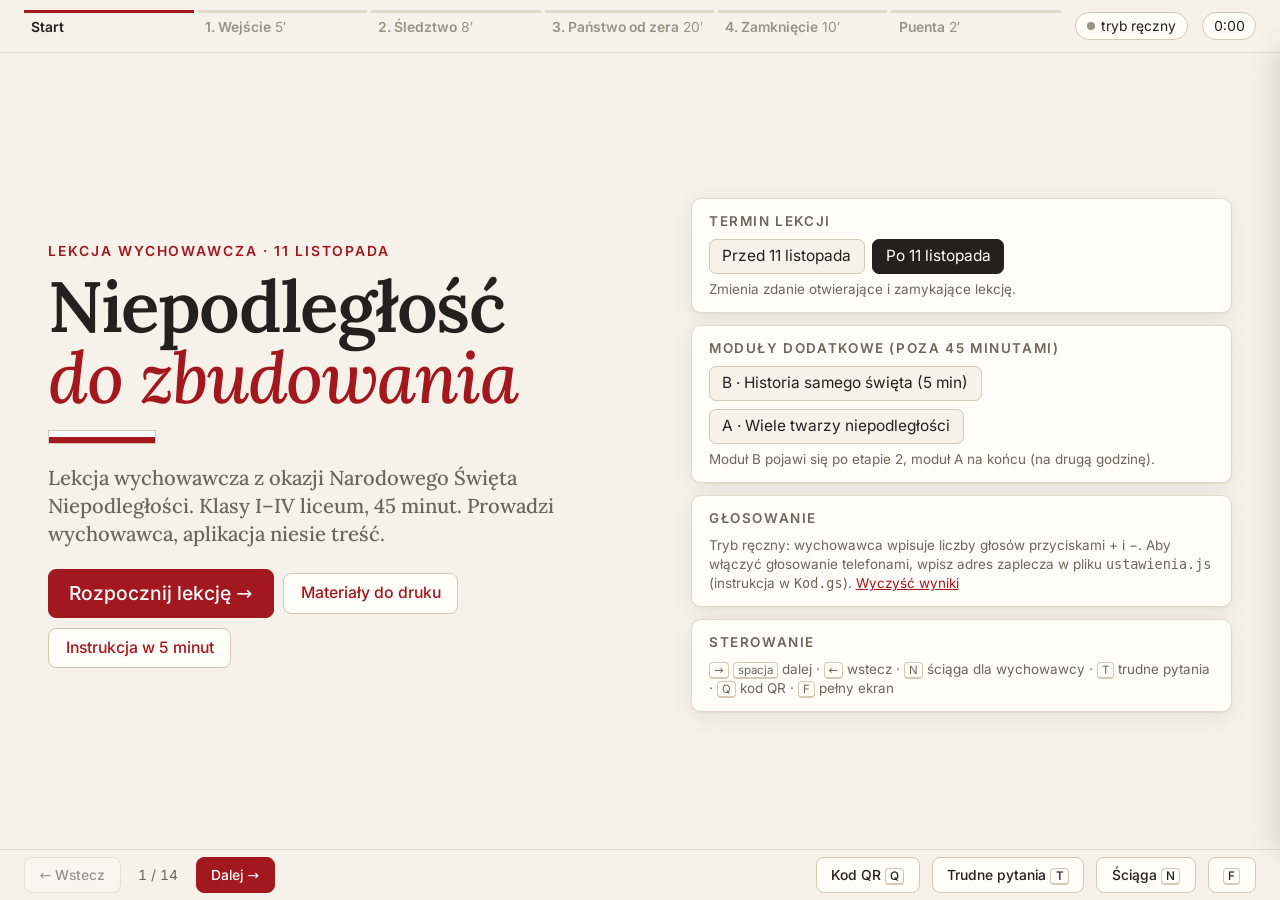
==== docs/index.html @ f84e3991 "Lekcja wychowawcza „Niepodległość do zbudowania”: aplikacja, strona głosowania, materiały do druku C" ====
<!doctype html>
<html lang="pl">
<head>
<meta charset="utf-8">
<meta name="viewport" content="width=device-width, initial-scale=1">
<title>Niepodległość do zbudowania</title>
<meta name="description" content="Interaktywna lekcja wychowawcza na 11 listopada dla liceum. Ekran projektora z głosowaniem telefonami, symulacją i ściągą dla wychowawcy.">
<link rel="stylesheet" href="fonts/fonty.css">
<link rel="icon" href="data:image/svg+xml,%3Csvg xmlns='http://www.w3.org/2000/svg' viewBox='0 0 32 32'%3E%3Crect width='32' height='32' rx='6' fill='%23f7f3ea'/%3E%3Crect x='6' y='9' width='20' height='7' fill='%23fff' stroke='%23ccc'/%3E%3Crect x='6' y='16' width='20' height='7' fill='%23a3171f'/%3E%3C/svg%3E">
<style>
:root{
  --tlo:#f6f2e9; --papier:#fffdf8; --tusz:#23211e; --szary:#6c665c; --jasny:#9a9385;
  --linia:#e2dacb; --linia2:#d3c9b5; --czerwien:#a3171f; --czerwien2:#c22a32; --czerwienTlo:#f6e4e2;
  --zielen:#2f6b4f; --zielenTlo:#e3efe7; --cien:0 1px 2px rgba(40,30,10,.06),0 6px 22px rgba(40,30,10,.07);
  --serif:"Lora",Georgia,"Times New Roman",serif; --sans:"Inter",system-ui,-apple-system,"Segoe UI",Roboto,Arial,sans-serif;
  --u:min(.94vw,1.68vh);
}
*{box-sizing:border-box}
html,body{margin:0;height:100%;background:var(--tlo);color:var(--tusz);font-family:var(--sans);overflow:hidden}
body{font-size:calc(var(--u)*1.6);line-height:1.45}
button{font:inherit;color:inherit;cursor:pointer}
h1,h2,h3{font-family:var(--serif);font-weight:600;margin:0;letter-spacing:-.01em}
.ukryj{display:none!important}

/* ---------- górny pasek ---------- */
#gora{position:fixed;top:0;left:0;right:0;height:calc(var(--u)*4.4);display:flex;align-items:center;gap:calc(var(--u)*1.2);padding:0 calc(var(--u)*2);border-bottom:1px solid var(--linia);background:var(--tlo);z-index:5}
#gora .tyt{font-family:var(--serif);font-weight:600;font-size:.95em;white-space:nowrap}
@media (max-width:1900px){#gora .tyt{display:none}}
a{color:var(--czerwien)}
#etapy{display:flex;flex:1;gap:4px;min-width:0}
#etapy button{flex:1;min-width:0;border:0;background:transparent;padding:calc(var(--u)*.4) calc(var(--u)*.6);text-align:left;border-top:3px solid var(--linia);font-size:.72em;color:var(--jasny);white-space:nowrap;overflow:hidden;text-overflow:ellipsis}
#etapy button b{font-weight:600}
#etapy button.byl{border-top-color:var(--linia2);color:var(--szary)}
#etapy button.teraz{border-top-color:var(--czerwien);color:var(--tusz)}
#etapy button span{color:var(--jasny);font-weight:400;margin-left:.3em}
.chip{display:inline-flex;align-items:center;gap:.45em;border:1px solid var(--linia2);border-radius:999px;padding:.18em .75em;font-size:.72em;background:var(--papier);white-space:nowrap}
.chip .kropka{width:.6em;height:.6em;border-radius:50%;background:var(--jasny)}
.chip.ok .kropka{background:#2f8a5b}.chip.zle .kropka{background:var(--czerwien2)}
#zegar{font-variant-numeric:tabular-nums}

/* ---------- scena ---------- */
#scena{position:absolute;top:calc(var(--u)*4.4);bottom:calc(var(--u)*4.2);left:0;right:0;display:flex;justify-content:center;overflow:auto}
#ekran{width:min(100%,calc(var(--u)*150));padding:calc(var(--u)*2.6) calc(var(--u)*4) calc(var(--u)*2);display:flex;flex-direction:column;min-height:100%}
.ekran-in{animation:wej .35s ease-out}
@keyframes wej{from{opacity:0;transform:translateY(8px)}to{opacity:1;transform:none}}
.etykieta{font-size:.72em;letter-spacing:.14em;text-transform:uppercase;color:var(--czerwien);font-weight:600;margin-bottom:calc(var(--u)*.8)}
.ekran-tyt{font-size:2.15em;line-height:1.15;margin-bottom:calc(var(--u)*1.6)}
.lead{font-family:var(--serif);font-size:1.5em;line-height:1.4}
.mdl{color:var(--szary)}
.kolumny{display:grid;grid-template-columns:1.25fr 1fr;gap:calc(var(--u)*3);align-items:center;flex:1}
.karta{background:var(--papier);border:1px solid var(--linia);border-radius:10px;box-shadow:var(--cien);padding:calc(var(--u)*1.6) calc(var(--u)*1.8)}
.przyciski{display:flex;gap:calc(var(--u)*.8);flex-wrap:wrap;margin-top:calc(var(--u)*1.4);align-items:center}
.btn{border:1px solid var(--linia2);background:var(--papier);border-radius:8px;padding:.5em 1.05em;font-size:.82em;font-weight:500;transition:background .15s,border-color .15s}
.btn:hover{border-color:var(--szary)}
.btn.glowny{background:var(--czerwien);border-color:var(--czerwien);color:#fff}
.btn.glowny:hover{background:var(--czerwien2)}
.btn.maly{font-size:.7em;padding:.3em .7em}
.btn[disabled]{opacity:.45;cursor:default}
.wniosek{border-left:4px solid var(--czerwien);background:var(--papier);padding:calc(var(--u)*1.3) calc(var(--u)*1.8);font-family:var(--serif);font-size:1.25em;line-height:1.45;box-shadow:var(--cien);border-radius:0 8px 8px 0}
.wniosek.duzy{font-size:1.75em}
.licznik{font-size:.78em;color:var(--szary)}
.licznik b{color:var(--tusz);font-size:1.25em;font-variant-numeric:tabular-nums}

/* ---------- start ---------- */
.start{display:grid;grid-template-columns:1.1fr 1fr;gap:calc(var(--u)*4);align-items:center;flex:1}
.start h1{font-size:3.7em;line-height:1;letter-spacing:-.02em}
.start h1 em{font-style:italic;font-weight:500;color:var(--czerwien);display:block}
.start .pas{width:calc(var(--u)*9);height:calc(var(--u)*1.1);display:flex;flex-direction:column;margin:calc(var(--u)*1.4) 0;border:1px solid var(--linia2)}
.start .pas i{flex:1;background:#fff}.start .pas i+i{background:var(--czerwien)}
.ustaw{display:flex;flex-direction:column;gap:calc(var(--u)*1)}
.ustaw .karta{padding:calc(var(--u)*1.1) calc(var(--u)*1.4)}
.ustaw h3{font-family:var(--sans);font-size:.7em;letter-spacing:.12em;text-transform:uppercase;color:var(--szary);margin-bottom:.55em;font-weight:600}
.przel{display:flex;gap:.4em;flex-wrap:wrap}
.przel button{border:1px solid var(--linia2);background:var(--tlo);border-radius:7px;padding:.35em .8em;font-size:.8em}
.przel button.wl{background:var(--tusz);color:#fff;border-color:var(--tusz)}
.mini{font-size:.7em;color:var(--szary);margin-top:.45em;line-height:1.4}
.kodsesji{font-family:var(--serif);font-size:1.6em;letter-spacing:.12em;font-weight:600}

/* ---------- QR ---------- */
.qrbox{display:flex;flex-direction:column;align-items:center;gap:calc(var(--u)*.8)}
.qrbox .qr{background:#fff;padding:calc(var(--u)*1.2);border:1px solid var(--linia);border-radius:10px;box-shadow:var(--cien)}
.qrbox .qr svg{display:block;width:calc(var(--u)*22);height:calc(var(--u)*22)}
.qrbox .adres{font-size:.78em;color:var(--szary);text-align:center;word-break:break-all}
.qrbox .adres b{color:var(--tusz);font-size:1.5em;letter-spacing:.1em}

/* ---------- quiz ---------- */
.opcje{display:flex;flex-direction:column;gap:calc(var(--u)*.7)}
.opcja{position:relative;display:grid;grid-template-columns:calc(var(--u)*3) 1fr auto;align-items:center;gap:calc(var(--u)*1);background:var(--papier);border:1px solid var(--linia);border-radius:9px;padding:calc(var(--u)*.85) calc(var(--u)*1.2);overflow:hidden;font-size:1.02em}
.opcja .lit{font-family:var(--serif);font-weight:600;font-size:1.2em;color:var(--czerwien)}
.opcja .pasek{position:absolute;left:0;top:0;bottom:0;background:#efe8da;z-index:0;transition:width .6s ease}
.opcja>*:not(.pasek){position:relative;z-index:1}
.opcja .wyn{font-variant-numeric:tabular-nums;font-weight:600;display:flex;align-items:center;gap:.5em;font-size:.9em}
.opcja.dobra{border-color:var(--zielen);background:var(--zielenTlo)}
.opcja.dobra .pasek{background:#cfe3d6}
.opcja.dobra .lit{color:var(--zielen)}
.opcja.zla{opacity:.6}
.plusminus{display:inline-flex;gap:3px}
.plusminus button{border:1px solid var(--linia2);background:var(--tlo);width:1.6em;height:1.6em;border-radius:5px;font-size:.85em;line-height:1;padding:0}
.wyjasn{margin-top:calc(var(--u)*1.2);background:var(--papier);border:1px solid var(--linia);border-left:4px solid var(--zielen);border-radius:0 8px 8px 0;padding:calc(var(--u)*1) calc(var(--u)*1.4);font-size:.95em}

/* ---------- oś czasu ---------- */
.os{position:relative;margin:calc(var(--u)*2.2) 0 calc(var(--u)*1.4);display:grid;grid-template-columns:repeat(7,1fr)}
.os:before{content:"";position:absolute;left:3%;right:3%;top:calc(var(--u)*1.05);height:2px;background:var(--linia2)}
.punkt{border:0;background:transparent;display:flex;flex-direction:column;align-items:center;gap:.45em;padding:0;position:relative}
.punkt i{width:calc(var(--u)*2.2);height:calc(var(--u)*2.2);border-radius:50%;background:var(--papier);border:2px solid var(--linia2);transition:all .2s}
.punkt span{font-size:.82em;font-weight:600;font-variant-numeric:tabular-nums}
.punkt.wid i{border-color:var(--tusz);background:var(--tusz)}
.punkt.akt i{border-color:var(--czerwien);background:var(--czerwien);transform:scale(1.15)}
.punkt.akt span{color:var(--czerwien)}
.punkt.jedenasty span:after{content:"";display:block;height:2px;background:var(--czerwien);margin-top:2px}
.os-opis{min-height:calc(var(--u)*13)}
.os-opis .karta{display:grid;grid-template-columns:auto 1fr;gap:calc(var(--u)*2);align-items:start}
.os-opis .data{font-family:var(--serif);font-size:2.2em;font-weight:600;color:var(--czerwien);line-height:1;white-space:nowrap}
.os-opis .arg{margin-top:.6em;color:var(--szary);font-size:.9em}
.os-opis .arg b{color:var(--tusz);font-weight:600}
.tab-os{width:100%;border-collapse:collapse;font-size:.8em}
.tab-os td{border-top:1px solid var(--linia);padding:.4em .6em;vertical-align:top}
.tab-os td:first-child{font-weight:600;white-space:nowrap;color:var(--czerwien)}

/* ---------- wyniki daty (pionowe słupki) ---------- */
.slupki{display:grid;grid-template-columns:repeat(var(--n),1fr);gap:calc(var(--u)*.8);align-items:end;height:calc(var(--u)*20);margin-top:calc(var(--u)*1)}
.slupek{display:flex;flex-direction:column;align-items:center;justify-content:flex-end;height:100%;gap:.3em}
.slupek .s{width:70%;background:var(--linia2);border-radius:5px 5px 0 0;transition:height .6s ease;min-height:3px}
.slupek.max .s{background:var(--czerwien)}
.slupek .l{font-weight:700;font-variant-numeric:tabular-nums}
.slupek .d{font-size:.75em;text-align:center;line-height:1.2;color:var(--szary);height:2.5em}
.slupek.jedenasty .d{color:var(--tusz);font-weight:600}

/* ---------- symulacja ---------- */
.kroki{display:flex;flex-direction:column;gap:calc(var(--u)*.8);counter-reset:k}
.krok{display:grid;grid-template-columns:calc(var(--u)*3) 1fr auto;gap:calc(var(--u)*1);align-items:baseline;padding:calc(var(--u)*.7) 0;border-bottom:1px solid var(--linia)}
.krok:before{counter-increment:k;content:counter(k);font-family:var(--serif);font-size:1.4em;color:var(--czerwien);font-weight:600}
.krok .cz{font-size:.8em;color:var(--szary);font-variant-numeric:tabular-nums}
.minutnik{font-family:var(--serif);font-size:6em;font-weight:600;line-height:1;font-variant-numeric:tabular-nums;text-align:center}
.minutnik.koniec{color:var(--czerwien)}
.zetony{display:flex;gap:.5em;justify-content:center;margin:calc(var(--u)*1) 0}
.zetony i{width:calc(var(--u)*3);height:calc(var(--u)*3);border-radius:50%;background:var(--czerwien);box-shadow:inset 0 -3px 0 rgba(0,0,0,.2)}
.siatka{width:100%;table-layout:fixed;border-collapse:separate;border-spacing:4px;font-size:.85em}
.siatka th{font-weight:600;font-size:.82em;color:var(--szary);padding:.3em;text-align:center;line-height:1.2}
.siatka th.gr{width:calc(var(--u)*7);text-align:left;color:var(--tusz);white-space:nowrap}
.siatka td button{width:100%;height:calc(var(--u)*3);border:1px solid var(--linia2);background:var(--papier);border-radius:6px}
.siatka td button.wl{background:var(--czerwien);border-color:var(--czerwien);color:#fff;font-weight:700}
.siatka td.zet{font-variant-numeric:tabular-nums;text-align:center;color:var(--szary);font-size:.85em;white-space:nowrap}
.poziome{display:flex;flex-direction:column;gap:calc(var(--u)*.45)}
.poz{display:grid;grid-template-columns:calc(var(--u)*13) 1fr calc(var(--u)*3);align-items:center;gap:calc(var(--u)*.8);font-size:.85em}
.poz .t{height:calc(var(--u)*1.5);background:var(--tlo);border-radius:4px;overflow:hidden}
.poz .t i{display:block;height:100%;background:var(--tusz);transition:width .5s}
.poz.zero{color:var(--czerwien)}
.poz.zero .n:after{content:" pominięty";font-size:.75em;font-weight:400}
.poz .n{font-weight:700;font-variant-numeric:tabular-nums;white-space:nowrap}
.odsl{display:grid;grid-template-columns:calc(var(--u)*24) 1fr;gap:calc(var(--u)*2);align-items:start}
.lista7{display:flex;flex-direction:column;gap:calc(var(--u)*.5)}
.k7{display:grid;grid-template-columns:calc(var(--u)*2.4) 1fr auto;align-items:center;gap:.5em;text-align:left;border:1px solid var(--linia);background:var(--papier);border-radius:8px;padding:.45em .8em;font-size:.95em}
.k7 .nr{font-family:var(--serif);font-weight:600;color:var(--jasny);font-size:1.2em}
.k7 .gl{font-size:.72em;color:var(--szary);white-space:nowrap}
.k7.odw .nr{color:var(--czerwien)}
.k7.akt{border-color:var(--tusz);background:var(--tusz);color:#fff}
.k7.akt .nr,.k7.akt .gl{color:#fff}
.szczeg .karta{padding:calc(var(--u)*1.8) calc(var(--u)*2.2)}
.gr7{display:flex;align-items:baseline;gap:.5em}
.gr7 .nr{font-family:var(--serif);font-size:2.4em;color:var(--czerwien);font-weight:600;line-height:1}
.gr7 h3{font-size:1.7em}
.szczeg .pr{color:var(--szary);margin:.5em 0 1em;font-size:.95em}
.dwie{display:grid;grid-template-columns:1fr 1fr;gap:calc(var(--u)*2);border-top:1px solid var(--linia);padding-top:1em}
.dwie b{font-size:.72em;letter-spacing:.1em;text-transform:uppercase;color:var(--czerwien)}
.dwie p{margin:.4em 0 0;font-size:1em;line-height:1.45}
/* ---------- linia wartości ---------- */
.tezy{display:flex;gap:.4em;flex-wrap:wrap;margin-bottom:calc(var(--u)*1.2)}
.tezy button{border:1px solid var(--linia2);background:var(--papier);border-radius:999px;padding:.25em .75em;font-size:.72em}
.tezy button.wl{background:var(--tusz);color:#fff;border-color:var(--tusz)}
.teza{font-family:var(--serif);font-size:1.9em;line-height:1.3;margin-bottom:calc(var(--u)*2)}
.linia{position:relative;height:calc(var(--u)*16);margin:0 calc(var(--u)*1)}
.linia .os2{position:absolute;left:0;right:0;bottom:calc(var(--u)*3);height:4px;border-radius:2px;background:linear-gradient(90deg,#8a8378,var(--linia2) 50%,var(--czerwien))}
.linia .kr{position:absolute;bottom:calc(var(--u)*3 - var(--u)*.55);width:calc(var(--u)*1.1);height:calc(var(--u)*1.1);margin-left:calc(var(--u)*-.55);border-radius:50%;background:var(--tusz);opacity:.85;transition:left .6s,bottom .6s}
.linia .opis{position:absolute;bottom:0;font-size:.75em;color:var(--szary);font-weight:500}
.linia .opis.p{right:0}
.linia .sr{position:absolute;bottom:calc(var(--u)*3);width:2px;margin-left:-1px;height:calc(var(--u)*12);background:var(--czerwien);opacity:.5}
.linia .sr span{position:absolute;top:-1.4em;left:50%;transform:translateX(-50%);font-size:.65em;white-space:nowrap;color:var(--czerwien);font-weight:600}
.segmenty{display:grid;grid-template-columns:repeat(5,1fr);gap:6px;margin-top:calc(var(--u)*1)}
.segmenty div{display:flex;flex-direction:column;align-items:center;gap:.3em;font-size:.72em;color:var(--szary);text-align:center}

/* ---------- refleksja ---------- */
.sciana{display:flex;flex-wrap:wrap;gap:calc(var(--u)*.8);align-content:flex-start;min-height:calc(var(--u)*18);padding:calc(var(--u)*.5) 0}
.kart{background:#fffbe9;border:1px solid #eadfb8;padding:.55em .8em;border-radius:3px;box-shadow:0 2px 6px rgba(60,40,0,.08);font-size:.95em;max-width:calc(var(--u)*30);animation:wej .4s ease-out;cursor:pointer;line-height:1.3}
.kart:nth-child(3n){transform:rotate(-1deg)}.kart:nth-child(4n){transform:rotate(1deg)}
.kart.ukr{opacity:.25;text-decoration:line-through}
.chmura{display:flex;flex-wrap:wrap;gap:.25em .9em;justify-content:center;align-items:center;min-height:calc(var(--u)*18);padding:calc(var(--u)*1);font-family:var(--serif)}
.chmura span{line-height:1.1;cursor:pointer}
.zaslona{display:flex;align-items:center;justify-content:center;min-height:calc(var(--u)*18);color:var(--szary);font-size:1em;border:1px dashed var(--linia2);border-radius:10px}
.wpisz{display:flex;gap:.5em;margin-top:calc(var(--u)*.8)}
.wpisz input{flex:1;font:inherit;font-size:.85em;padding:.45em .7em;border:1px solid var(--linia2);border-radius:8px;background:var(--papier)}

/* ---------- moduły ---------- */
.postacie{display:grid;grid-template-columns:repeat(4,1fr);gap:calc(var(--u)*1)}
.postac{border:1px solid var(--linia);background:var(--papier);border-radius:10px;padding:calc(var(--u)*1) calc(var(--u)*1.2);text-align:left;box-shadow:var(--cien)}
.postac h3{font-size:1.05em}
.postac .lata{font-size:.7em;color:var(--szary)}
.postac p{font-size:.75em;margin:.4em 0 0;color:var(--szary)}
.postac.akt{border-color:var(--czerwien);outline:2px solid var(--czerwien)}
.historia{display:flex;flex-direction:column}
.historia div{display:grid;grid-template-columns:calc(var(--u)*12) 1fr;gap:calc(var(--u)*1.5);padding:calc(var(--u)*.9) 0;border-bottom:1px solid var(--linia)}
.historia b{font-family:var(--serif);font-size:1.3em;color:var(--czerwien)}

/* ---------- koniec ---------- */
.koniec{flex:1;display:flex;flex-direction:column;justify-content:center;align-items:center;text-align:center;gap:calc(var(--u)*2.4)}
.koniec .zd{font-family:var(--serif);font-size:2.3em;line-height:1.35;max-width:24em}
.koniec .daty{font-size:.95em;letter-spacing:.22em;text-transform:uppercase;color:var(--szary)}
.koniec .pas2{width:calc(var(--u)*12);height:calc(var(--u)*1.4);display:flex;flex-direction:column;border:1px solid var(--linia2)}
.koniec .pas2 i{flex:1;background:#fff}.koniec .pas2 i+i{background:var(--czerwien)}

/* ---------- dolny pasek ---------- */
#dol{position:fixed;bottom:0;left:0;right:0;height:calc(var(--u)*4.2);display:flex;align-items:center;gap:calc(var(--u)*1);padding:0 calc(var(--u)*2);border-top:1px solid var(--linia);background:var(--tlo);z-index:5}
#dol .btn{font-size:.72em}
#nr{font-size:.72em;color:var(--szary);font-variant-numeric:tabular-nums;margin:0 .4em}
.odstep{flex:1}
kbd{font-family:var(--sans);font-size:.85em;border:1px solid var(--linia2);border-bottom-width:2px;border-radius:4px;padding:0 .35em;background:var(--papier)}

/* ---------- panel nauczyciela ---------- */
#panel{position:fixed;top:calc(var(--u)*4.4);bottom:calc(var(--u)*4.2);right:0;width:min(34vw,560px);background:#2a2724;color:#efe9de;z-index:6;transform:translateX(102%);transition:transform .3s ease;overflow:auto;padding:calc(var(--u)*1.6);font-size:.82em;box-shadow:-10px 0 30px rgba(0,0,0,.18)}
#panel.otw{transform:none}
#panel h2{font-size:1.25em;color:#fff;margin-bottom:.2em}
#panel h4{font-size:.72em;letter-spacing:.12em;text-transform:uppercase;color:#d9a19c;margin:1.2em 0 .4em}
#panel ul{margin:0;padding-left:1.1em}
#panel li{margin:.25em 0}
#panel .pow{background:rgba(255,255,255,.06);border-left:3px solid #d9a19c;padding:.5em .8em;margin:.35em 0;font-family:var(--serif);font-style:italic}
#panel .btn{background:transparent;color:#efe9de;border-color:#5b554d}
#panel .tmr{display:flex;align-items:center;gap:.6em;background:rgba(255,255,255,.06);border-radius:8px;padding:.6em .8em;margin-top:.6em}
#panel .tmr .t{font-family:var(--serif);font-size:1.8em;font-variant-numeric:tabular-nums;min-width:3.2em}
#panel .tmr.koniec .t{color:#ff8a80}
#panel .czas{color:#bdb5a8}
#panel details{border-top:1px solid #45403a;padding:.45em 0}
#panel summary{cursor:pointer;font-weight:600}
#panel details p{margin:.4em 0 .2em;color:#d8d1c4}

/* ---------- nakładki ---------- */
.nakladka{position:fixed;inset:0;background:rgba(246,242,233,.97);z-index:10;display:flex;align-items:center;justify-content:center;padding:calc(var(--u)*3)}
.nakladka .zamk{position:absolute;top:calc(var(--u)*1.5);right:calc(var(--u)*2)}
.nakladka .qrbox .qr svg{width:min(60vh,calc(var(--u)*40));height:min(60vh,calc(var(--u)*40))}
.trudne{max-width:calc(var(--u)*110);width:100%;max-height:100%;overflow:auto}
.trudne details{border-bottom:1px solid var(--linia);padding:calc(var(--u)*.8) 0}
.trudne summary{cursor:pointer;font-family:var(--serif);font-size:1.15em;font-weight:600}
.trudne p{margin:.6em 0 .2em;font-size:.95em}
#toast{position:fixed;left:50%;bottom:calc(var(--u)*5.5);transform:translateX(-50%);background:var(--tusz);color:#fff;padding:.5em 1em;border-radius:8px;font-size:.75em;z-index:20;opacity:0;transition:opacity .3s;pointer-events:none}
#toast.wid{opacity:1}
@media (max-aspect-ratio:4/3){.kolumny,.start{grid-template-columns:1fr}.odsl,.dwie{grid-template-columns:1fr}.postacie{grid-template-columns:repeat(2,1fr)}}
</style>
</head>
<body>
<header id="gora">
  <div class="tyt">Niepodległość do zbudowania</div>
  <nav id="etapy"></nav>
  <span class="chip" id="polacz"><span class="kropka"></span><span id="polaczTxt">tryb ręczny</span></span>
  <span class="chip" title="Czas od rozpoczęcia lekcji"><span id="zegar">0:00</span></span>
</header>
<main id="scena"><div id="ekran"></div></main>
<footer id="dol">
  <button class="btn" id="wstecz" title="Poprzedni ekran (←)">← Wstecz</button>
  <span id="nr"></span>
  <button class="btn glowny" id="dalej" title="Następny ekran (→ lub spacja)">Dalej →</button>
  <span class="odstep"></span>
  <button class="btn" data-akcja="qr" title="Kod QR dla spóźnionych (Q)">Kod QR <kbd>Q</kbd></button>
  <button class="btn" data-akcja="trudne" title="Trudne pytania uczniów (T)">Trudne pytania <kbd>T</kbd></button>
  <button class="btn" data-akcja="panel" title="Ściąga dla wychowawcy (N)">Ściąga <kbd>N</kbd></button>
  <button class="btn" data-akcja="pelny" title="Pełny ekran (F)"><kbd>F</kbd></button>
</footer>
<aside id="panel" aria-label="Ściąga dla wychowawcy"></aside>
<div id="nakladka" class="nakladka ukryj"></div>
<div id="toast"></div>

<script src="tresc.js"></script>
<script src="ustawienia.js"></script>
<script src="qrcode.js"></script>
<script>
(function(){
"use strict";
var T = window.TRESC, U = window.USTAWIENIA || {};
var ADRES = (U.ADRES || "").trim();
var KLUCZ = "ndz-stan-v1";
var LITERY = "ABCDEFGH";

/* ================= stan ================= */
function nowyKod(){ var a="ABCDEFGHJKLMNPRSTUWXYZ23456789", s=""; for(var i=0;i<5;i++) s+=a[Math.floor(Math.random()*a.length)]; return s; }
function nowyTok(){ return Math.random().toString(36).slice(2)+Date.now().toString(36); }
function domyslny(){
  var d=new Date(); var przed = (d.getMonth()<10) || (d.getMonth()===10 && d.getDate()<11);
  return { wariant: przed?"przed":"po", modA:false, modB:false, reczny: !ADRES, kod:nowyKod(), tok:nowyTok(),
    idx:0, start:0, odsl:{}, man:{}, grupy:{n:5, wyb:[]}, odwr:{}, teza:0, ref:0, karta:-1, notatki:[], ukryte:{}, widok:"sciana", zaslona:false, os:-1, osWid:{}, postac:-1 };
}
var S;
try { S = JSON.parse(localStorage.getItem(KLUCZ)) || domyslny(); } catch(e){ S = domyslny(); }
var D = domyslny(); for (var k in D) if (!(k in S)) S[k]=D[k];
if (!ADRES) S.reczny = true;
function zapisz(){ try{ localStorage.setItem(KLUCZ, JSON.stringify(S)); }catch(e){} }

/* ================= pomocnicze ================= */
function $(s,r){ return (r||document).querySelector(s); }
function esc(t){ return String(t==null?"":t).replace(/[&<>"]/g,function(c){return {"&":"&amp;","<":"&lt;",">":"&gt;",'"':"&quot;"}[c];}); }
function toast(t){ var e=$("#toast"); e.textContent=t; e.classList.add("wid"); clearTimeout(toast.t); toast.t=setTimeout(function(){e.classList.remove("wid");},2200); }
function mmss(ms){ ms=Math.max(0,Math.round(ms/1000)); return Math.floor(ms/60)+":"+("0"+ms%60).slice(-2); }
var WULG = /(k+u+r+w|ch+u+j|\bh+u+j|p+i+e+r+d+o+l|\bj+e+b|zaj+e+b|wyj+e+b|p+i+z+d|k+u+t+a+s|d+z+i+w+k|sk+u+r+w|sp+i+e+r+d|c+i+p+a|f+u+c+k|sh+i+t)\w*/gi;
function czysc(t){ return String(t).replace(WULG, function(w){ return w[0]+"•••"; }); }
function norm(x){ return String(x).toLowerCase().replace(/[.,!?;:"„”…]+/g,"").replace(/\s+/g," ").trim(); }
function wariant(){ return T.warianty[S.wariant] || T.warianty.przed; }

/* ================= adres strony uczniów ================= */
function bazowy(){
  if (/^https?:/.test(location.protocol)) return location.href.replace(/[#?].*$/,"").replace(/[^\/]*$/,"");
  return (U.STRONA||"").replace(/\/?$/,"/");
}
function adresUcznia(){ return bazowy()+"glos.html?s="+S.kod; }
function qrSvg(tekst){
  var q=qrcode(0,"M"); q.addData(tekst); q.make();
  var n=q.getModuleCount(), m=2, p="";
  for(var r=0;r<n;r++) for(var c=0;c<n;c++) if(q.isDark(r,c)) p+="M"+(c+m)+" "+(r+m)+"h1v1h-1z";
  return '<svg viewBox="0 0 '+(n+2*m)+' '+(n+2*m)+'" shape-rendering="crispEdges"><path d="'+p+'" fill="#23211e"/></svg>';
}
function blokQR(){
  return '<div class="qrbox"><div class="qr">'+qrSvg(adresUcznia())+'</div><div class="adres">'+esc(adresUcznia().replace(/^https?:\/\//,"").replace(/glos\.html\?s=.*/,"glos.html"))+'<br>kod klasy: <b>'+S.kod+'</b></div></div>';
}

/* ================= łączność z zapleczem ================= */
var NA_ZYWO = function(){ return !!ADRES && !S.reczny; };
var R = {};              // wyniki z telefonów: {qid:{n, v:[]}}
var ostatniCur = null, stanPol = "brak";
function ustawPol(s){ stanPol=s; var e=$("#polacz"); e.classList.toggle("ok", s==="ok"); e.classList.toggle("zle", s==="blad");
  $("#polaczTxt").textContent = !NA_ZYWO() ? "tryb ręczny" : s==="ok" ? "telefony: kod "+S.kod : s==="blad" ? "brak połączenia" : "łączenie…"; }
function post(obj){
  obj.s=S.kod; obj.tok=S.tok;
  return fetch(ADRES,{method:"POST",headers:{"Content-Type":"text/plain;charset=utf-8"},body:JSON.stringify(obj)})
    .then(function(r){return r.json();}).then(function(j){ if(j.ok) ustawPol("ok"); else if(j.blad==="token"){ toast("Ten kod klasy jest zajęty. Kliknij „Nowa klasa” na ekranie startowym."); ustawPol("blad"); } return j; })
    .catch(function(){ ustawPol("blad"); });
}
function ustawCur(p){
  if (!NA_ZYWO()) return;
  var klucz = JSON.stringify(p);
  if (klucz === ostatniCur) return;
  ostatniCur = klucz;
  post({akcja:"pytanie", p:p}).then(function(j){ if(!j||!j.ok) ostatniCur=null; });
}
function pobierz(qid){
  if (!NA_ZYWO() || !qid) return;
  fetch(ADRES+"?co=wyniki&s="+S.kod+"&q="+encodeURIComponent(qid)).then(function(r){return r.json();}).then(function(j){
    if(!j.ok) return; ustawPol("ok");
    var stare = JSON.stringify(R[qid]); R[qid]={n:j.n, v:j.v};
    if (stare !== JSON.stringify(R[qid])) odswiez();
  }).catch(function(){ ustawPol("blad"); });
}
setInterval(function(){ var e=EKR[S.idx]; if(e && e.q && document.visibilityState==="visible") pobierz(e.q()); }, 2500);
setInterval(function(){ if(NA_ZYWO()) ostatniCur=null, ustawCur(curDla(EKR[S.idx])); }, 30000); // odświeżenie, gdyby pamięć wygasła

/* liczenie głosów: telefony + ręczne */
function liczby(qid, n){
  var a=[]; for(var i=0;i<n;i++) a[i]=0;
  var m=S.man[qid]||[]; for(i=0;i<n;i++) a[i]+= (m[i]||0);
  if (NA_ZYWO() && R[qid]) R[qid].v.forEach(function(v){ if(v>=0&&v<n) a[v]++; });
  return a;
}
function plus(qid,i,d,n){ var m=S.man[qid]||(S.man[qid]=[]); for(var j=0;j<n;j++) m[j]=m[j]||0; m[i]=Math.max(0,m[i]+d); zapisz(); odswiez(); }
function pokazPM(){ return S.reczny || $("#panel").classList.contains("otw"); }

/* ================= minutniki ================= */
var MIN = {}; // nazwa -> {dur, end, left, run, dzwonek}
function minStart(n,dur){ var m=MIN[n]; if(!m||dur){ m=MIN[n]={dur:dur||m.dur,left:dur||m.dur,run:false,dz:false}; } if(m.left<=0) m.left=m.dur, m.dz=false; m.end=Date.now()+m.left; m.run=true; tik(); }
function minPauza(n){ var m=MIN[n]; if(!m) return; if(m.run){ m.left=m.end-Date.now(); m.run=false; } tik(); }
function minReset(n,dur){ MIN[n]={dur:dur,left:dur,run:false,dz:false}; tik(); }
function minPoz(n){ var m=MIN[n]; if(!m) return 0; return m.run? m.end-Date.now() : m.left; }
function dzwonek(){
  try{ var c=new (window.AudioContext||window.webkitAudioContext)(); [660,880,660].forEach(function(f,i){ var o=c.createOscillator(), g=c.createGain(); o.type="sine"; o.frequency.value=f; o.connect(g); g.connect(c.destination); var t=c.currentTime+i*.35; g.gain.setValueAtTime(0,t); g.gain.linearRampToValueAtTime(.18,t+.04); g.gain.exponentialRampToValueAtTime(.001,t+.9); o.start(t); o.stop(t+1); }); }catch(e){}
}
function tik(){
  for (var n in MIN){ var m=MIN[n]; if(m.run && m.end-Date.now()<=0){ m.run=false; m.left=0; if(!m.dz){ m.dz=true; dzwonek(); toast("Koniec czasu"); } } }
  document.querySelectorAll("[data-min]").forEach(function(el){ var n=el.getAttribute("data-min"); el.textContent=mmss(minPoz(n)); var k=MIN[n]&&MIN[n].left<=0&&!MIN[n].run; el.closest(".tmr,.minutnik") && el.closest(".tmr,.minutnik").classList.toggle("koniec", !!k); if(el.classList.contains("minutnik")) el.classList.toggle("koniec",!!k); });
  document.querySelectorAll("[data-minbtn]").forEach(function(b){ var m=MIN[b.getAttribute("data-minbtn")]; b.textContent = m&&m.run ? "Pauza" : "Start"; });
  $("#zegar").textContent = S.start ? mmss(Date.now()-S.start) : "0:00";
}
setInterval(tik, 500);

/* ================= etapy ================= */
var ETAPY = [
  {id:"s", nazwa:"Start", min:0},
  {id:"1", nazwa:"1. Wejście", min:5},
  {id:"2", nazwa:"2. Śledztwo", min:8},
  {id:"3", nazwa:"3. Państwo od zera", min:20},
  {id:"4", nazwa:"4. Zamknięcie", min:10},
  {id:"p", nazwa:"Puenta", min:2},
  {id:"m", nazwa:"Moduł A", min:20}
];

/* ================= ekrany ================= */
function quiz(qid, P, etap, nrPyt){
  return {
    id:qid, etap:etap, q:function(){return qid;},
    sciaga: nrPyt===1 ? {czas:"2 min", powiedz:["Zacznijmy od szybkiego sprawdzianu, bez ocen. Co właściwie wydarzyło się 11 listopada 1918 roku? Głosujcie na telefonach."],
        oczekuj:["Poczekaj, aż licznik głosów przestanie rosnąć (zwykle 30–60 s). Kliknij „Pokaż wyniki”, a potem „Pokaż odpowiedź”."], uwagi:[]}
      : {czas:"2 min", powiedz:["Drugie pytanie: ile walut było w obiegu na ziemiach polskich pod koniec 1918 roku?"],
        oczekuj:["Większość zgaduje „jedną” albo „dwie”. Po odsłonie przeczytaj zdanie przejścia z ekranu."], uwagi:[]},
    cur:function(){ return {id:qid, typ:"wybor", tresc:P.tresc, opcje:P.opcje}; },
    html:function(){
      return '<div class="etykieta">Etap 1 · Pytanie '+nrPyt+' z 2</div><h2 class="ekran-tyt">'+esc(P.tresc)+'</h2><div id="dyn"></div>';
    },
    dyn:function(){
      var o=S.odsl[qid]||0, n=P.opcje.length, l=liczby(qid,n), suma=l.reduce(function(a,b){return a+b;},0), mx=Math.max.apply(null,l.concat([1]));
      var h='<div class="opcje">';
      P.opcje.forEach(function(t,i){
        var kl = o>=2 ? (i===P.poprawna?" dobra":" zla") : "";
        h+='<div class="opcja'+kl+'"><div class="pasek" style="width:'+(o>=1? (l[i]/Math.max(suma,1)*100):0)+'%"></div><span class="lit">'+LITERY[i]+'</span><span>'+esc(t)+'</span><span class="wyn">'+
          (o>=1? l[i]+' <span class="mdl" style="font-weight:400">('+Math.round(l[i]/Math.max(suma,1)*100)+'%)</span>':'')+
          (pokazPM()? '<span class="plusminus"><button data-plus="'+qid+'|'+i+'|-1|'+n+'">−</button><button data-plus="'+qid+'|'+i+'|1|'+n+'">+</button></span>':'')+'</span></div>';
      });
      h+='</div><div class="przyciski"><span class="licznik">Głosów: <b>'+suma+'</b></span><span class="odstep"></span>'+
        (o<1?'<button class="btn" data-odsl="'+qid+'|1">Pokaż wyniki</button>':'')+
        (o<2?'<button class="btn glowny" data-odsl="'+qid+'|2">Pokaż odpowiedź</button>':'<button class="btn maly" data-reset="'+qid+'">Wyczyść głosy</button>')+'</div>';
      if (o>=2){ h+='<div class="wyjasn">'+esc(P.wyjasnienie)+'</div>'; if(P.przejscie) h+='<div class="wniosek" style="margin-top:1em">„'+esc(P.przejscie)+'”</div>'; }
      return h;
    }
  };
}

var EKR_WSZ = [
  { id:"start", etap:"s", cur:function(){return {id:"czekaj0",typ:"czekaj",tresc:"Lekcja zaraz się zacznie."};},
    html:function(){
      var w=S.wariant;
      return '<div class="start"><div><div class="etykieta">Lekcja wychowawcza · 11 listopada</div><h1>Niepodległość<em>do zbudowania</em></h1><div class="pas"><i></i><i></i></div>'+
        '<p class="lead mdl" style="font-size:1.05em;max-width:28em">'+esc(T.podtytul)+'. Klasy I–IV liceum, 45 minut. Prowadzi wychowawca, aplikacja niesie treść.</p>'+
        '<div class="przyciski"><button class="btn glowny" data-akcja="zacznij" style="font-size:1em">Rozpocznij lekcję →</button>'+
        '<a class="btn" href="druk.html" target="_blank" style="text-decoration:none">Materiały do druku</a>'+
        '<a class="btn" href="druk.html#instrukcja" target="_blank" style="text-decoration:none">Instrukcja w 5 minut</a></div></div>'+
        '<div class="ustaw">'+
          '<div class="karta"><h3>Termin lekcji</h3><div class="przel"><button data-wariant="przed" class="'+(w==="przed"?"wl":"")+'">Przed 11 listopada</button><button data-wariant="po" class="'+(w==="po"?"wl":"")+'">Po 11 listopada</button></div><div class="mini">Zmienia zdanie otwierające i zamykające lekcję.</div></div>'+
          '<div class="karta"><h3>Moduły dodatkowe (poza 45 minutami)</h3><div class="przel"><button data-mod="modB" class="'+(S.modB?"wl":"")+'">B · Historia samego święta (5 min)</button><button data-mod="modA" class="'+(S.modA?"wl":"")+'">A · Wiele twarzy niepodległości</button></div><div class="mini">Moduł B pojawi się po etapie 2, moduł A na końcu (na drugą godzinę).</div></div>'+
          '<div class="karta"><h3>Głosowanie</h3>'+(ADRES?
            '<div class="przel"><button data-tryb="tel" class="'+(!S.reczny?"wl":"")+'">Telefony (kod QR)</button><button data-tryb="rek" class="'+(S.reczny?"wl":"")+'">Tylko ręcznie</button></div>'+
            '<div class="mini">'+(!S.reczny?'Kod tej klasy: <span class="kodsesji">'+S.kod+'</span> · <a href="#" data-akcja="nowa">Nowa klasa</a> (czyści wyniki)':'Wychowawca wpisuje liczby głosów przyciskami + i −. Lekcja działa bez internetu.')+'</div>'
            :'<div class="mini">Tryb ręczny: wychowawca wpisuje liczby głosów przyciskami + i −. Aby włączyć głosowanie telefonami, wpisz adres zaplecza w pliku <code>ustawienia.js</code> (instrukcja w <code>Kod.gs</code>). <a href="#" data-akcja="nowa">Wyczyść wyniki</a></div>')+
          '</div>'+
          '<div class="karta"><h3>Sterowanie</h3><div class="mini" style="margin:0"><kbd>→</kbd> <kbd>spacja</kbd> dalej · <kbd>←</kbd> wstecz · <kbd>N</kbd> ściąga dla wychowawcy · <kbd>T</kbd> trudne pytania · <kbd>Q</kbd> kod QR · <kbd>F</kbd> pełny ekran</div></div>'+
        '</div></div>';
    },
    sciaga:{czas:"przed lekcją", powiedz:[], oczekuj:[], uwagi:[
      "Wybierz termin (przed czy po święcie). Aplikacja ustawia go sama według daty, ale możesz zmienić.",
      "Rozdaj każdej grupie komplet 7 kart problemów i kartę notatek (druk.html). Przygotuj 4–6 grup.",
      "Jeśli działa głosowanie telefonami, każda klasa ma osobny kod. Przed lekcją w nowej klasie kliknij „Nowa klasa”.",
      "Klawisz N otwiera tę ściągę na każdym ekranie. Uczniowie widzą ją, jeśli ekran laptopa jest powielony na projektorze, więc zerkaj krótko lub ustaw projektor jako rozszerzenie pulpitu."]}
  },
  { id:"wejscie", etap:"1",
    cur:function(){return {id:"czekaj1",typ:"czekaj",tresc:"Jesteś połączony. Za chwilę pierwsze pytanie."};},
    html:function(){
      var tel=NA_ZYWO();
      return '<div class="etykieta">Etap 1 · Wejście</div><div class="kolumny"><div><p class="lead">„'+esc(wariant().otwarcie)+'”</p>'+
        (tel?'<p class="mdl" style="margin-top:1.4em">Zeskanujcie kod telefonem. Pytania będą pojawiać się same, nie trzeba niczego instalować ani się logować. Głosowanie jest anonimowe.</p>'
            :'<p class="mdl" style="margin-top:1.4em">Za chwilę dwa szybkie pytania. Zagłosujcie, podnosząc rękę przy wybranej odpowiedzi.</p>')+
        '</div>'+(tel? blokQR() : '<div class="wniosek" style="font-size:1.4em">Co właściwie wydarzyło się<br>11 listopada 1918 roku?</div>')+'</div>';
    },
    sciaga:{czas:"1 min", powiedz:[wariantOtw], oczekuj:["Uczniowie skanują kod. Spóźnionym pokaż kod klawiszem Q w dowolnym momencie."], uwagi:["Bez telefonów: głosowanie przez podniesienie rąk, liczby wpisujesz przyciskami + i −."]}
  },
  quiz("p1", T.pytanie1, "1", 1),
  quiz("p2", T.pytanie2, "1", 2),
  { id:"os", etap:"2", cur:function(){return {id:"czekaj2",typ:"czekaj",tresc:"Patrz na ekran: oś wydarzeń jesieni 1918."};},
    html:function(){ return '<div class="etykieta">Etap 2 · Śledztwo „Dlaczego 11 listopada?”</div><h2 class="ekran-tyt">Jesień 1918: siedem dat, jedna niepodległość</h2><div id="dyn"></div>'; },
    dyn:function(){
      var h='<div class="os">';
      T.os.forEach(function(p,i){ h+='<button class="punkt'+(S.osWid[i]?" wid":"")+(S.os===i?" akt":"")+(i===3?" jedenasty":"")+'" data-os="'+i+'"><i></i><span>'+esc(p.data)+'</span></button>'; });
      h+='</div><div class="os-opis">';
      if (S.os>=0){ var p=T.os[S.os]; h+='<div class="karta ekran-in"><div class="data">'+esc(p.data.replace(" 1918",""))+'</div><div><div style="font-size:1.15em">'+esc(p.wyd)+'</div><div class="arg"><b>Argument „za tą datą”:</b> '+esc(p.arg)+'</div></div></div>'; }
      else h+='<p class="mdl" style="text-align:center;margin-top:2em">Klikaj kolejne punkty osi (albo naciskaj →).</p>';
      h+='</div>';
      return h;
    },
    dalej:function(){ if(Object.keys(S.osWid).length<T.os.length){ var i=S.os+1; while(S.osWid[i]&&i<T.os.length) i++; if(i>=T.os.length) return false; S.os=i; S.osWid[i]=1; zapisz(); odswiez(); return true; } return false; },
    wstecz:function(){ return false; },
    sciaga:{czas:"4 min", powiedz:["Niepodległość nie przyszła jednego dnia. Zobaczmy, co działo się jesienią 1918 roku."],
      oczekuj:["Przechodź po kolei przez daty (klawisz → odsłania następną). Przy każdej przeczytaj krótko wydarzenie i argument.","Uczniowie mogą zapisywać sobie datę, która najbardziej ich przekonuje."],
      uwagi:["Jeśli brakuje czasu: pokaż tylko 7 X, 11 XI i 28 XI i od razu przejdź do głosowania.","Rada Regencyjna: organ powołany przez Niemcy i Austro-Węgry w 1917 r., ale złożony z Polaków."]}
  },
  { id:"data", etap:"2", q:function(){return "data";},
    cur:function(){ return {id:"data",typ:"wybor",tresc:T.zadanieData,opcje:T.os.map(function(p){return p.krotko+" 1918";})}; },
    html:function(){ return '<div class="etykieta">Etap 2 · Wasza decyzja</div><h2 class="ekran-tyt">'+esc(T.zadanieData)+'</h2><div id="dyn"></div>'; },
    dyn:function(){
      var o=S.odsl.data||0, n=T.os.length, l=liczby("data",n), suma=l.reduce(function(a,b){return a+b;},0), mx=Math.max.apply(null,l.concat([1]));
      var h='<div class="slupki" style="--n:'+n+'">';
      T.os.forEach(function(p,i){ h+='<div class="slupek'+(o>=1&&l[i]===mx&&mx>0?" max":"")+(i===3?" jedenasty":"")+'"><span class="l">'+(o>=1?l[i]:"")+'</span><div class="s" style="height:'+(o>=1?l[i]/mx*75:0)+'%"></div><div class="d">'+esc(p.data.replace(" 1918",""))+'</div>'+
        (pokazPM()?'<span class="plusminus"><button data-plus="data|'+i+'|-1|'+n+'">−</button><button data-plus="data|'+i+'|1|'+n+'">+</button></span>':'')+'</div>'; });
      h+='</div><div class="przyciski"><span class="licznik">Głosów: <b>'+suma+'</b></span><span class="odstep"></span>'+
        (o<1?'<button class="btn glowny" data-odsl="data|1">Pokaż wyniki</button>':'')+
        (o===1?'<button class="btn glowny" data-odsl="data|2">Dlaczego właśnie 11 listopada?</button>':'')+
        (o>=1?'<button class="btn maly" data-reset="data">Wyczyść głosy</button>':'')+'</div>';
      if(o>=2) h+='<div class="wyjasn">'+esc(T.dlaczego11)+'</div>';
      return h;
    },
    sciaga:{czas:"3 min", powiedz:["Wyobraźcie sobie, że jest rok 1937 i to wy ustanawiacie święto. Którą datę wybieracie?"],
      oczekuj:["Po pokazaniu wyników poproś 2–3 osoby o uzasadnienie (także tych, którzy wybrali inną datę niż większość).","Każdy wybór jest dobry, jeśli ma uzasadnienie. Nie ma jednej „prawdziwej” daty."],
      uwagi:["Brak czasu: pomiń głosowanie i od razu kliknij „Dlaczego właśnie 11 listopada?” (zasada czasowa: skraca się etap 2)."]}
  },
  { id:"wniosek2", etap:"2", cur:function(){return {id:"czekaj3",typ:"czekaj",tresc:"Patrz na ekran."};},
    html:function(){ return '<div class="etykieta">Etap 2 · Wniosek</div><div style="flex:1;display:flex;align-items:center"><div class="wniosek duzy">'+esc(T.wniosek2)+'</div></div>'; },
    sciaga:{czas:"1 min", powiedz:["Przeczytaj wniosek na głos.","„A teraz sprawdzimy, jak trudna była ta najtrudniejsza część.”"], oczekuj:[], uwagi:["Jeśli włączony jest moduł B, następny ekran to krótka historia samego święta (5 min)."]}
  },
  { id:"modB", etap:"2", modul:"modB", cur:function(){return {id:"czekaj4",typ:"czekaj",tresc:"Patrz na ekran."};},
    html:function(){
      var h='<div class="etykieta">Moduł B · Historia samego święta</div><h2 class="ekran-tyt">Święto, które też trzeba było odzyskać</h2><div class="historia">';
      T.historiaSwieta.forEach(function(x){ h+='<div><b>'+esc(x.rok)+'</b><span>'+esc(x.txt)+'</span></div>'; });
      return h+'</div><div class="wniosek" style="margin-top:1.4em">'+esc(T.wniosekB)+'</div>';
    },
    sciaga:{czas:"5 min (poza planem 45 min)", powiedz:["Samo święto też ma swoją historię."], oczekuj:["Pytanie do klasy: dlaczego w PRL ludzie świętowali 11 listopada mimo zakazu?"], uwagi:["22 lipca 1944 r. ogłoszono manifest PKWN. W PRL był to główny dzień państwowy."]}
  },
  { id:"sym", etap:"3", cur:function(){return {id:"czekaj5",typ:"czekaj",tresc:"Pracujecie w grupach na papierowych kartach. Telefon odłóż na chwilę."};},
    html:function(){
      return '<div class="etykieta">Etap 3 · Symulacja „Państwo od zera”</div><div class="kolumny" style="align-items:start"><div><h2 class="ekran-tyt">Jest listopad 1918. Jesteście rządem.</h2>'+
        '<div class="kroki">'+
          '<div class="krok"><span>Podzielcie się na grupy. Każda grupa to rząd odrodzonej Polski i dostaje 7 kart problemów.</span><span class="cz">2 min</span></div>'+
          '<div class="krok"><span>Macie tylko <b>3 żetony</b>, czyli siły i pieniądze państwa. Wybierzcie trzy problemy, którymi zajmiecie się najpierw.</span><span class="cz">8 min</span></div>'+
          '<div class="krok"><span>Każdy wybór uzasadnijcie jednym zdaniem na karcie notatek.</span><span class="cz"></span></div>'+
          '<div class="krok"><span>Wychowawca wpisze wasze wybory, a potem odsłonimy, co działo się naprawdę.</span><span class="cz">8 min</span></div>'+
        '</div></div><div class="karta" style="text-align:center"><div class="zetony"><i></i><i></i><i></i></div><div class="minutnik" data-min="sym">'+mmss(minPoz("sym"))+'</div>'+
        '<div class="przyciski" style="justify-content:center"><button class="btn" data-ust="sym|2">Podział 2:00</button><button class="btn" data-ust="sym|8">Decyzja 8:00</button><button class="btn glowny" data-minbtn="sym">Start</button></div></div></div>';
    },
    enter:function(){ if(!MIN.sym) minReset("sym",8*60000); },
    sciaga:{czas:"10 min (2 podział + 8 decyzja)", powiedz:["Jest listopad 1918. Każda grupa to rząd. Państwo ma 7 wielkich problemów, ale sił i pieniędzy starczy na trzy. Wybierzcie, czym zajmiecie się najpierw, i uzasadnijcie każdy wybór jednym zdaniem."],
      oczekuj:["Grupy kłócą się o wybór. To dobrze: o to chodzi.","Najczęściej wybierane: wojsko, granice, głód. Najczęściej pomijane: prawo, komunikacja."],
      uwagi:["Karty problemów są tylko na papierze (bez części „co zrobiono”, ta jest w aplikacji).","Ustaw minutnik: najpierw „Podział 2:00”, potem „Decyzja 8:00”. Na koniec usłyszysz łagodny sygnał.","Chodź między grupami. Pytaj: „Co się stanie z kartą, której nie wybraliście?”"]}
  },
  { id:"tablica", etap:"3", cur:function(){return {id:"czekaj6",typ:"czekaj",tresc:"Wychowawca wpisuje wybory grup. Patrz na ekran."};},
    html:function(){ return '<div class="etykieta">Etap 3 · Zestawienie</div><h2 class="ekran-tyt" style="margin-bottom:.6em">Co wybrały rządy?</h2><div id="dyn"></div>'; },
    dyn:function(){
      var G=S.grupy, n=G.n; while(G.wyb.length<n) G.wyb.push([]);
      var h='<div class="kolumny" style="grid-template-columns:1.3fr 1fr;align-items:start"><div><table class="siatka"><tr><th></th>';
      T.karty.forEach(function(k){ h+='<th>'+k.nr+'<br>'+esc(k.nazwa)+'</th>'; });
      h+='<th></th></tr>';
      for(var g=0;g<n;g++){ h+='<tr><th class="gr">Grupa '+(g+1)+'</th>';
        T.karty.forEach(function(k,i){ var w=G.wyb[g].indexOf(i)>=0; h+='<td><button class="'+(w?"wl":"")+'" data-gr="'+g+'|'+i+'">'+(w?"●":"")+'</button></td>'; });
        h+='<td class="zet">'+G.wyb[g].length+'/3</td></tr>'; }
      h+='</table><div class="przyciski"><span class="licznik">Liczba grup:</span>';
      [3,4,5,6,7].forEach(function(x){ h+='<button class="btn maly'+(x===n?' glowny':'')+'" data-ngr="'+x+'">'+x+'</button>'; });
      h+='<span class="odstep"></span><button class="btn maly" data-akcja="czyscgr">Wyczyść</button></div></div><div class="karta"><h3 style="font-size:1em;margin-bottom:.6em">Ile rządów wybrało dany problem</h3><div class="poziome">';
      var l=liczGr(), mx=Math.max.apply(null,l.concat([1])), wpis=G.wyb.slice(0,n).some(function(a){return a.length;});
      var kol=T.karty.map(function(k,i){return i;}).sort(function(a,b){return l[b]-l[a];});
      kol.forEach(function(i){ h+='<div class="poz'+(wpis&&l[i]===0?" zero":"")+'"><span>'+T.karty[i].nr+'. '+esc(T.karty[i].nazwa)+'</span><span class="t"><i style="width:'+(l[i]/mx*100)+'%"></i></span><span class="n">'+l[i]+'</span></div>'; });
      return h+'</div></div></div>';
    },
    sciaga:{czas:"3 min", powiedz:["Grupa 1, jakie trzy problemy wybraliście? Jedno zdanie uzasadnienia do każdego."],
      oczekuj:["Wpisujesz wybory klikając w kratki. Wykres po prawej układa problemy od najczęściej wybieranych. Pominięte zaznaczają się na czerwono."],
      uwagi:["Zapytaj grupę, która pominęła np. pieniądz: „Z czego zapłacicie żołnierzom?”."]}
  },
  { id:"odslona", etap:"3", cur:function(){return {id:"czekaj7",typ:"czekaj",tresc:"Patrz na ekran: co działo się naprawdę?"};},
    html:function(){ return '<div class="etykieta">Etap 3 · Odsłona</div><h2 class="ekran-tyt" style="margin-bottom:.6em">Co zrobiono naprawdę i co groziło, gdyby problem pominąć</h2><div id="dyn"></div>'; },
    dyn:function(){
      var l=liczGr(), a=S.karta, h='<div class="odsl"><div class="lista7">';
      T.karty.forEach(function(k,i){ h+='<button class="k7'+(S.odwr[i]?" odw":"")+(a===i?" akt":"")+'" data-karta="'+i+'"><span class="nr">'+k.nr+'</span><span class="nz">'+esc(k.nazwa)+'</span><span class="gl">'+l[i]+' '+(l[i]===1?"rząd":l[i]>1&&l[i]<5?"rządy":"rządów")+'</span></button>'; });
      h+='</div><div class="szczeg">';
      if(a>=0){ var k=T.karty[a]; h+='<div class="karta ekran-in"><div class="gr7"><span class="nr">'+k.nr+'</span><h3>'+esc(k.nazwa)+'</h3></div><p class="pr">'+esc(k.problem)+'</p><div class="dwie"><div><b>Co zrobiono</b><p>'+esc(k.zrobiono)+'</p></div><div><b>Co groziło, gdyby to pominąć</b><p>'+esc(k.grozilo)+'</p></div></div></div>'; }
      else h+='<p class="mdl" style="margin-top:3em;text-align:center">Kliknij kartę po lewej albo naciskaj →, aby odsłaniać po kolei.<br>Dobrze zacząć od problemu, który grupy najczęściej pomijały.</p>';
      return h+'</div></div>';
    },
    dalej:function(){ for(var i=0;i<T.karty.length;i++) if(!S.odwr[i]){ S.odwr[i]=1; S.karta=i; zapisz(); odswiez(); return true; } return false; },
    sciaga:{czas:"5 min", powiedz:["Sprawdźmy, co działo się naprawdę. Zacznijmy od problemu, który najczęściej pomijaliście."],
      oczekuj:["Klikaj kolejne karty (lub naciskaj →). Na ekranie pojawia się: co zrobiono i co groziło bez tego.","Uczniowie zauważą, że prawie każdy problem ciągnął się latami (złoty dopiero w 1924 r., kodeks karny w 1932 r.)."],
      uwagi:["Armia Hallera: polska armia utworzona we Francji, przybyła do kraju wiosną 1919 r.","ARA: amerykańska pomoc żywnościowa, w szczytowym okresie dożywiała ponad milion dzieci."]}
  },
  { id:"puenta3", etap:"3", cur:function(){return {id:"czekaj8",typ:"czekaj",tresc:"Patrz na ekran."};},
    html:function(){
      var o=S.odsl.puenta3||0;
      var h='<div class="etykieta">Etap 3 · Puenta symulacji</div><div class="wniosek duzy" style="margin-bottom:1.2em">'+esc(T.puentaSymulacji)+'</div><div class="kolumny" style="align-items:start;grid-template-columns:1fr 1fr"><div class="karta"><h3 style="font-size:1.05em;margin-bottom:.5em">Porozmawiajmy</h3><ul style="margin:0;padding-left:1.1em">';
      T.pytaniaOmowienie.forEach(function(p){ h+='<li style="margin:.35em 0">'+esc(p)+'</li>'; });
      h+='</ul></div><div>'+(o?'<div class="wniosek ekran-in">'+esc(T.puentaWychowawcza)+'</div>':'<button class="btn glowny" data-odsl="puenta3|1">Pokaż puentę wychowawczą</button>')+'</div></div>';
      return h;
    },
    sciaga:{czas:"2 min", powiedz:["Przeczytaj zdanie na górze ekranu.","Zadaj 1–2 pytania z listy, potem kliknij puentę i przeczytaj ją na głos."], oczekuj:["„Nie dało się po kolei.” „Musieli wszyscy.” Na pytanie „kto musiał się zaangażować” dopisuj zawody: nauczyciele, kolejarze, lekarze, urzędnicy."], uwagi:["Ta puenta to most do współczesności w etapie 4."]}
  },
  { id:"linia", etap:"4", q:function(){return "linia"+S.teza;},
    cur:function(){ return {id:"linia"+S.teza,typ:"linia",tresc:T.linia.tezy[S.teza],lewo:T.linia.lewo,prawo:T.linia.prawo}; },
    html:function(){
      var h='<div class="etykieta">Etap 4 · Linia wartości</div><div class="tezy">';
      T.linia.tezy.forEach(function(t,i){ h+='<button class="'+(i===S.teza?"wl":"")+'" data-teza="'+i+'">Teza '+(i+1)+'</button>'; });
      return h+'</div><div class="teza">„'+esc(T.linia.tezy[S.teza])+'”</div><div id="dyn"></div>';
    },
    dyn:function(){
      var qid="linia"+S.teza, vals=wartLinii(qid), n=vals.length;
      var h='<div class="linia"><div class="os2"></div>';
      var kosz={}; vals.forEach(function(v){ var b=Math.round(v/4); kosz[b]=(kosz[b]||0)+1; var y=kosz[b]-1; h+='<span class="kr" style="left:'+(b*4)+'%;bottom:calc(var(--u)*'+(3.9+y*1.25)+')"></span>'; });
      if(n){ var sr=vals.reduce(function(a,b){return a+b;},0)/n; h+='<span class="sr" style="left:'+sr+'%"><span>średnio</span></span>'; }
      h+='<span class="opis">← '+esc(T.linia.lewo)+'</span><span class="opis p">'+esc(T.linia.prawo)+' →</span></div>';
      h+='<div class="przyciski"><span class="licznik">Ustawień na linii: <b>'+n+'</b></span><span class="odstep"></span><button class="btn maly" data-reset="'+qid+'">Wyczyść</button></div>';
      if(pokazPM()){ var m=S.man[qid]||[]; h+='<div class="segmenty">'; ["zdecydowanie nie","raczej nie","nie wiem","raczej tak","zdecydowanie tak"].forEach(function(t,i){ h+='<div><span class="plusminus"><button data-plus="'+qid+'|'+i+'|-1|5">−</button><button data-plus="'+qid+'|'+i+'|1|5">+</button></span>'+t+' ('+(m[i]||0)+')</div>'; }); h+='</div>'; }
      return h;
    },
    sciaga:{czas:"4 min", powiedz:["Teraz nie o historii, tylko o was. Na telefonie przesuńcie suwak tak, jak bardzo zgadzacie się z tezą. Nikt nie widzi, kto gdzie stoi."],
      oczekuj:["Wybierz 2–3 tezy (przyciski nad tezą). Po każdej zapytaj: „Dlaczego ktoś mógłby stanąć po drugiej stronie?”"].concat(T.linia.zasady),
      uwagi:["Bez telefonów: uczniowie stają wzdłuż sali (jedna ściana: nie zgadzam się, druga: zgadzam się). Liczby wpisujesz w pięciu przedziałach przyciskami + i −.","Nie oceniaj stanowisk i nie wchodź w spory partyjne. Jeśli rozmowa skręca w politykę bieżącą, użyj odpowiedzi z „Trudnych pytań” (klawisz T)."]}
  },
  { id:"refleksja", etap:"4", q:function(){return "ref"+S.ref;},
    cur:function(){ return {id:"ref"+S.ref,typ:"tekst",tresc:T.refleksja[S.ref]}; },
    html:function(){
      var h='<div class="etykieta">Etap 4 · Refleksja</div><div class="tezy">';
      T.refleksja.forEach(function(t,i){ h+='<button class="'+(i===S.ref?"wl":"")+'" data-ref="'+i+'">Pytanie '+(i+1)+'</button>'; });
      h+='</div><h2 class="ekran-tyt" style="font-size:1.9em">'+esc(T.refleksja[S.ref])+'</h2><div id="dyn"></div>';
      if(pokazPM()) h+='<div class="wpisz"><input id="nowaNot" maxlength="90" placeholder="Wpisz odpowiedź z karteczki i naciśnij Enter"><button class="btn" data-akcja="dodajnot">Dodaj</button></div>';
      return h;
    },
    dyn:function(){
      var qid="ref"+S.ref, t=tekstyRef(qid);
      var h='<div class="przyciski" style="margin:0 0 .6em"><span class="licznik">Odpowiedzi: <b>'+t.length+'</b></span><span class="odstep"></span>'+
        '<div class="przel"><button data-widok="sciana" class="'+(S.widok==="sciana"?"wl":"")+'">Karteczki</button><button data-widok="chmura" class="'+(S.widok==="chmura"?"wl":"")+'">Chmura</button><button data-akcja="zaslona" class="'+(S.zaslona?"wl":"")+'">Zasłoń</button></div></div>';
      if(S.zaslona) return h+'<div class="zaslona">Odpowiedzi są zasłonięte. Przeczytaj je najpierw sam(a) na ściądze lub kliknij „Zasłoń” ponownie.</div>';
      if(S.widok==="chmura"){
        var c={}; t.forEach(function(x){ var k=norm(x); if(!k||S.ukryte[k]) return; c[k]=(c[k]||0)+1; });
        var kl=Object.keys(c), mx=Math.max.apply(null,kl.map(function(k){return c[k];}).concat([1]));
        h+='<div class="chmura">'; kl.sort(function(){return Math.random()-.5;}).forEach(function(k,i){ var s=0.9+1.9*(c[k]-1)/Math.max(mx-1,1); h+='<span data-ukryj="'+esc(k)+'" style="font-size:'+s.toFixed(2)+'em;color:'+(c[k]===mx&&mx>1?"var(--czerwien)":i%3?"var(--tusz)":"var(--szary)")+'">'+esc(czysc(k))+'</span>'; }); h+='</div>';
      } else {
        h+='<div class="sciana">'; t.forEach(function(x){ h+='<div class="kart'+(S.ukryte[norm(x)]?" ukr":"")+'" data-ukryj="'+esc(norm(x))+'" title="Kliknij, aby ukryć">'+esc(czysc(x))+'</div>'; }); h+='</div>';
      }
      return h;
    },
    sciaga:{czas:"5 min", powiedz:["Na koniec jedno pytanie, odpowiedź anonimowa, kilka słów. Nie ma złych odpowiedzi."],
      oczekuj:["Wybierz jedno z trzech pytań (przyciski u góry). Przy krótkich odpowiedziach („Niepodległość to dla mnie…”) dobrze działa widok „Chmura”.","Przeczytaj na głos kilka odpowiedzi. Bez debaty i bez oceniania."],
      uwagi:["Kliknięcie karteczki ukrywa ją (np. żart nie na miejscu). Wulgaryzmy są maskowane automatycznie.","„Zasłoń” chowa ścianę, gdy chcesz najpierw przejrzeć odpowiedzi.","Bez telefonów: karteczki samoprzylepne. Zbierz je i wpisz kilka w pole pod ścianą (pole widoczne przy otwartej ściądze)."]}
  },
  { id:"koniec", etap:"p", cur:function(){return {id:"koniec",typ:"koniec",tresc:"Dziękujemy za udział w lekcji."};},
    html:function(){ return '<div class="koniec"><div class="pas2"><i></i><i></i></div><div class="zd">'+esc(wariant().zamkniecie)+'</div><div class="daty">11 listopada 1918 · 11 listopada '+new Date().getFullYear()+'</div></div>'; },
    sciaga:{czas:"2 min", powiedz:[wariantZam], oczekuj:["Przeczytaj zdanie spokojnie, bez komentarza. To koniec lekcji."], uwagi:["Etap 4 i puenta nie mogą zniknąć: bez nich lekcja wychowawcza staje się lekcją historii."]}
  },
  { id:"modA", etap:"m", modul:"modA", cur:function(){return {id:"czekaj9",typ:"czekaj",tresc:"Moduł: Wiele twarzy niepodległości. Patrz na ekran."};},
    html:function(){ return '<div class="etykieta">Moduł A · Wiele twarzy niepodległości</div><h2 class="ekran-tyt" style="margin-bottom:.6em">'+esc(T.pytanieModuluA)+'</h2><div id="dyn"></div>'; },
    dyn:function(){
      var h='<div class="postacie">';
      T.postacie.forEach(function(p,i){ h+='<button class="postac'+(S.postac===i?" akt":"")+'" data-postac="'+i+'"><h3>'+esc(p.imie)+'</h3><div class="lata">'+esc(p.lata)+'</div><p>'+esc(p.watek)+'</p></button>'; });
      h+='</div>';
      if(S.postac>=0){ var p=T.postacie[S.postac]; h+='<div class="karta ekran-in" style="margin-top:1em"><h3 style="font-size:1.2em">'+esc(p.imie)+' <span class="mdl" style="font-family:var(--sans);font-size:.65em;font-weight:400">'+esc(p.lata)+'</span></h3><p style="margin:.5em 0;font-size:.92em">'+esc(p.bio)+'</p><p class="mdl" style="margin:0;font-size:.85em"><b style="color:var(--czerwien)">Pytanie dla grupy:</b> '+esc(p.pytanie)+'</p></div>'; }
      return h;
    },
    sciaga:{czas:"15–20 min (na drugą godzinę lub zamiast etapu 2)", powiedz:["Każda grupa dostaje jedną postać. Przeczytajcie biogram i odpowiedzcie: kim był(a), jakie miał(a) poglądy, jak przyczynił(a) się do niepodległości, z kim się spierał(a)."],
      oczekuj:["Grupy prezentują postać w 1 minutę. Na koniec pytanie: co ich różniło, a co mimo to połączyło?","Odpowiedź, do której warto dojść: różnili się prawie we wszystkim, ale łączyło ich to, że chcieli niepodległego państwa i dla niego pracowali."],
      uwagi:["Biogramy do druku są w materiałach (druk.html).","Kliknięcie postaci pokazuje jej biogram na ekranie."]}
  }
];
function wariantOtw(){ return "„"+wariant().otwarcie+"”"; }
function wariantZam(){ return "„"+wariant().zamkniecie+"”"; }

var EKR = [];
function zbuduj(){ EKR = EKR_WSZ.filter(function(e){ return !e.modul || S[e.modul]; }); if(S.idx>=EKR.length) S.idx=EKR.length-1; }
function liczGr(){ var l=T.karty.map(function(){return 0;}); S.grupy.wyb.slice(0,S.grupy.n).forEach(function(a){ a.forEach(function(i){ l[i]++; }); }); return l; }
function wartLinii(qid){
  var v=[]; var m=S.man[qid]||[]; [10,30,50,70,90].forEach(function(p,i){ for(var j=0;j<(m[i]||0);j++) v.push(p); });
  if(NA_ZYWO() && R[qid]) v=v.concat(R[qid].v.map(Number)); return v;
}
function tekstyRef(qid){
  var t=S.notatki.filter(function(n){return n.q===qid;}).map(function(n){return n.t;});
  if(NA_ZYWO() && R[qid]) t=t.concat(R[qid].v.map(String)); return t;
}
function curDla(e){ return e && e.cur ? e.cur() : {id:"czekaj",typ:"czekaj",tresc:"Patrz na ekran."}; }

/* ================= rysowanie ================= */
function rysuj(){
  zbuduj();
  var e=EKR[S.idx], el=$("#ekran");
  el.innerHTML=e.html(); el.classList.remove("ekran-in"); void el.offsetWidth; el.classList.add("ekran-in");
  odswiez(true);
  if(e.enter) e.enter();
  // pasek etapów
  var tu=e.etap, ix=ETAPY.findIndex(function(x){return x.id===tu;});
  $("#etapy").innerHTML=ETAPY.filter(function(x){ return x.id!=="m" || S.modA; }).map(function(x,i){
    var j=ETAPY.indexOf(x);
    return '<button class="'+(x.id===tu?"teraz":j<ix?"byl":"")+'" data-etap="'+x.id+'"><b>'+esc(x.nazwa)+'</b>'+(x.min?'<span>'+x.min+'′</span>':'')+'</button>';
  }).join("");
  $("#nr").textContent=(S.idx+1)+" / "+EKR.length;
  $("#wstecz").disabled = S.idx===0; $("#dalej").disabled = S.idx===EKR.length-1;
  $("#scena").scrollTop=0;
  rysujPanel();
  ustawCur(curDla(e));
  ustawPol(stanPol);
  var q=e.q&&e.q(); if(q) pobierz(q);
  tik();
}
function odswiez(){
  var e=EKR[S.idx], d=$("#dyn"); if(d && e.dyn) d.innerHTML=e.dyn();
}
function rysujPanel(){
  var e=EKR[S.idx], s=e.sciaga||{}, et=ETAPY.find(function(x){return x.id===e.etap;});
  function lista(a){ return (a||[]).map(function(x){ return '<li>'+esc(typeof x==="function"?x():x)+'</li>'; }).join(""); }
  var h='<h2>'+esc(et.nazwa)+'</h2><div class="czas">Ten ekran: '+esc(s.czas||"")+(et.min?' · cały etap: '+et.min+' min':'')+'</div>';
  if(et.min){ var n="etap"+et.id; if(!MIN[n]) minReset(n, et.min*60000);
    h+='<div class="tmr"><span class="t" data-min="'+n+'">'+mmss(minPoz(n))+'</span><button class="btn maly" data-minbtn="'+n+'">Start</button><button class="btn maly" data-minreset="'+n+'|'+et.min+'">Od nowa</button></div>'; }
  if(s.powiedz&&s.powiedz.length) h+='<h4>Co powiedzieć</h4>'+s.powiedz.map(function(x){ return '<div class="pow">'+esc(typeof x==="function"?x():x)+'</div>'; }).join("");
  if(s.oczekuj&&s.oczekuj.length) h+='<h4>Czego się spodziewać</h4><ul>'+lista(s.oczekuj)+'</ul>';
  if(s.uwagi&&s.uwagi.length) h+='<h4>Wskazówki</h4><ul>'+lista(s.uwagi)+'</ul>';
  if(e.id==="p1"||e.id==="p2"){ var P=e.id==="p1"?T.pytanie1:T.pytanie2; h+='<h4>Ściąga merytoryczna</h4><ul>'+lista(P.sciaga)+'</ul>'; }
  if(e.id==="refleksja" && NA_ZYWO()){ var t=tekstyRef("ref"+S.ref); h+='<h4>Odpowiedzi (podgląd tylko dla ciebie)</h4><ul>'+t.map(function(x){return '<li>'+esc(czysc(x))+'</li>';}).join("")+'</ul>'; }
  h+='<h4>Trudne pytania uczniów</h4>'+T.trudne.map(function(x){ return '<details><summary>'+esc(x.p)+'</summary><p>'+esc(x.o)+'</p></details>'; }).join("");
  h+='<p style="margin-top:1.4em;color:#9c9488;font-size:.85em">Przy otwartej ściądze widać przyciski + i − do ręcznego dopisywania głosów (np. uczniów bez telefonu).</p>';
  $("#panel").innerHTML=h; tik();
}

/* ================= nawigacja ================= */
function idz(i){ if(i<0||i>=EKR.length) return; S.idx=i; zapisz(); rysuj(); }
function dalej(){ var e=EKR[S.idx]; if(!S.start && S.idx===0){ S.start=Date.now(); } if(e.dalej && e.dalej()) return; idz(S.idx+1); }
function wstecz(){ idz(S.idx-1); }
function nakladka(html){ var n=$("#nakladka"); n.innerHTML='<button class="btn zamk" data-akcja="zamknij">Zamknij <kbd>Esc</kbd></button>'+html; n.classList.remove("ukryj"); }
function zamknijNak(){ $("#nakladka").classList.add("ukryj"); }
function pokazQR(){ if(!NA_ZYWO()){ toast("Głosowanie telefonami jest wyłączone (tryb ręczny)."); return; } nakladka('<div style="text-align:center"><div class="etykieta">Dołącz do lekcji</div>'+blokQR()+'</div>'); }
function pokazTrudne(){ nakladka('<div class="trudne"><div class="etykieta">Ściąga · trudne pytania uczniów</div><h2 class="ekran-tyt" style="font-size:1.6em">Krótkie odpowiedzi do powiedzenia własnymi słowami</h2>'+T.trudne.map(function(x){ return '<details><summary>Uczeń: '+esc(x.p)+'</summary><p>'+esc(x.o)+'</p></details>'; }).join("")+'</div>'); }
function panel(){ $("#panel").classList.toggle("otw"); var e=EKR[S.idx]; if(e.dyn) odswiez(); if(e.id==="refleksja") rysuj(); }

document.addEventListener("click", function(ev){
  var b=ev.target.closest("[data-akcja],[data-plus],[data-odsl],[data-reset],[data-wariant],[data-mod],[data-tryb],[data-etap],[data-os],[data-gr],[data-ngr],[data-karta],[data-teza],[data-ref],[data-widok],[data-ukryj],[data-postac],[data-ust],[data-minbtn],[data-minreset]");
  if(!b) return;
  var d=b.dataset, a;
  if(d.akcja){ ev.preventDefault(); a=d.akcja;
    if(a==="zacznij"){ if(!S.start) S.start=Date.now(); idz(1); }
    else if(a==="panel") panel();
    else if(a==="qr") pokazQR();
    else if(a==="trudne") pokazTrudne();
    else if(a==="zamknij") zamknijNak();
    else if(a==="pelny") pelny();
    else if(a==="nowa"){ if(confirm("Rozpocząć lekcję z nową klasą? Wyniki poprzedniej klasy zostaną wyczyszczone.")){ var w=S.wariant,mA=S.modA,mB=S.modB,rc=S.reczny; S=domyslny(); S.wariant=w; S.modA=mA; S.modB=mB; S.reczny=rc; R={}; MIN={}; ostatniCur=null; zapisz(); rysuj(); toast("Nowa klasa, kod "+S.kod); } }
    else if(a==="czyscgr"){ S.grupy.wyb=[]; zapisz(); odswiez(); }
    else if(a==="zakryjwsz"){ S.odwr={}; S.karta=-1; zapisz(); odswiez(); }
    else if(a==="zaslona"){ S.zaslona=!S.zaslona; zapisz(); odswiez(); }
    else if(a==="dodajnot") dodajNot();
    return; }
  if(d.plus){ var p=d.plus.split("|"); plus(p[0],+p[1],+p[2],+p[3]); return; }
  if(d.odsl){ p=d.odsl.split("|"); S.odsl[p[0]]=+p[1]; zapisz(); var e=EKR[S.idx]; e.dyn?odswiez():rysuj(); return; }
  if(d.reset){ if(!confirm("Wyczyścić głosy przy tym pytaniu?")) return; S.man[d.reset]=[]; S.odsl[d.reset]=0; S.notatki=S.notatki.filter(function(n){return n.q!==d.reset;}); delete R[d.reset]; if(NA_ZYWO()) post({akcja:"reset",q:d.reset}); zapisz(); odswiez(); return; }
  if(d.wariant){ S.wariant=d.wariant; zapisz(); rysuj(); return; }
  if(d.mod){ S[d.mod]=!S[d.mod]; zapisz(); rysuj(); return; }
  if(d.tryb){ S.reczny = d.tryb==="rek"; ostatniCur=null; zapisz(); rysuj(); return; }
  if(d.etap){ var i=EKR.findIndex(function(x){return x.etap===d.etap;}); if(i>=0) idz(i); return; }
  if(d.os){ S.os=+d.os; S.osWid[S.os]=1; zapisz(); odswiez(); return; }
  if(d.gr){ p=d.gr.split("|"); var g=S.grupy.wyb[+p[0]]||(S.grupy.wyb[+p[0]]=[]), k=+p[1], j=g.indexOf(k); if(j>=0) g.splice(j,1); else { if(g.length>=3){ toast("Grupa ma tylko 3 żetony."); return; } g.push(k); } zapisz(); odswiez(); return; }
  if(d.ngr){ S.grupy.n=+d.ngr; zapisz(); odswiez(); return; }
  if(d.karta){ S.karta=+d.karta; S.odwr[S.karta]=1; zapisz(); odswiez(); return; }
  if(d.teza){ S.teza=+d.teza; zapisz(); rysuj(); return; }
  if(d.ref){ S.ref=+d.ref; zapisz(); rysuj(); return; }
  if(d.widok){ S.widok=d.widok; zapisz(); odswiez(); return; }
  if(d.ukryj!==undefined){ S.ukryte[d.ukryj]=!S.ukryte[d.ukryj]; zapisz(); odswiez(); rysujPanelJesli(); return; }
  if(d.postac){ S.postac=S.postac===+d.postac?-1:+d.postac; zapisz(); odswiez(); return; }
  if(d.ust){ p=d.ust.split("|"); minReset(p[0],+p[1]*60000); return; }
  if(d.minbtn){ var m=MIN[d.minbtn]; if(m&&m.run) minPauza(d.minbtn); else minStart(d.minbtn); return; }
  if(d.minreset){ p=d.minreset.split("|"); minReset(p[0],+p[1]*60000); return; }
});
function rysujPanelJesli(){ if($("#panel").classList.contains("otw")) rysujPanel(); }
function dodajNot(){ var i=$("#nowaNot"); if(!i||!i.value.trim()) return; S.notatki.push({q:"ref"+S.ref,t:i.value.trim().slice(0,90)}); i.value=""; zapisz(); odswiez(); i.focus(); }
function pelny(){ if(!document.fullscreenElement) document.documentElement.requestFullscreen&&document.documentElement.requestFullscreen(); else document.exitFullscreen(); }

document.addEventListener("keydown", function(ev){
  if(ev.target.tagName==="INPUT"){ if(ev.key==="Enter") dodajNot(); return; }
  var k=ev.key;
  if(!$("#nakladka").classList.contains("ukryj")){ if(k==="Escape"||k==="q"||k==="Q"||k==="t"||k==="T") zamknijNak(); return; }
  if(k==="ArrowRight"||k===" "||k==="PageDown"){ ev.preventDefault(); dalej(); }
  else if(k==="ArrowLeft"||k==="PageUp"){ ev.preventDefault(); wstecz(); }
  else if(k==="n"||k==="N") panel();
  else if(k==="q"||k==="Q") pokazQR();
  else if(k==="t"||k==="T") pokazTrudne();
  else if(k==="f"||k==="F") pelny();
  else if(k==="Escape") $("#panel").classList.remove("otw");
});
$("#dalej").onclick=dalej; $("#wstecz").onclick=wstecz;

/* odśwież ściągę z podglądem odpowiedzi */
setInterval(function(){ var e=EKR[S.idx]; if(e.id==="refleksja" && $("#panel").classList.contains("otw")) rysujPanel(); }, 5000);

(function(){ var m=location.hash.match(/^#e=(\w+)/); if(m){ zbuduj(); var i=EKR.findIndex(function(x){return x.id===m[1];}); if(i<0){ var e=EKR_WSZ.find(function(x){return x.id===m[1];}); if(e&&e.modul){ S[e.modul]=true; zbuduj(); i=EKR.findIndex(function(x){return x.id===m[1];}); } } if(i>=0) S.idx=i; } })();
rysuj();
if(NA_ZYWO()) fetch(ADRES).then(function(r){return r.json();}).then(function(){ustawPol("ok");}).catch(function(){ustawPol("blad");});
})();
</script>
</body>
</html>
---- docs/fonts/fonty.css ----
@font-face {
  font-family: 'Inter';
  font-style: normal;
  font-weight: 400;
  font-display: swap;
  src: url(inter-normal-latin-ext.woff2) format('woff2');
  unicode-range: U+0100-02BA, U+02BD-02C5, U+02C7-02CC, U+02CE-02D7, U+02DD-02FF, U+0304, U+0308, U+0329, U+1D00-1DBF, U+1E00-1E9F, U+1EF2-1EFF, U+2020, U+20A0-20AB, U+20AD-20C4, U+2113, U+2C60-2C7F, U+A720-A7FF;
}
@font-face {
  font-family: 'Inter';
  font-style: normal;
  font-weight: 400;
  font-display: swap;
  src: url(inter-normal-latin.woff2) format('woff2');
  unicode-range: U+0000-00FF, U+0131, U+0152-0153, U+02BB-02BC, U+02C6, U+02DA, U+02DC, U+0304, U+0308, U+0329, U+2000-206F, U+20AC, U+2122, U+2191, U+2193, U+2212, U+2215, U+FEFF, U+FFFD;
}
@font-face {
  font-family: 'Inter';
  font-style: normal;
  font-weight: 500;
  font-display: swap;
  src: url(inter-normal-latin-ext.woff2) format('woff2');
  unicode-range: U+0100-02BA, U+02BD-02C5, U+02C7-02CC, U+02CE-02D7, U+02DD-02FF, U+0304, U+0308, U+0329, U+1D00-1DBF, U+1E00-1E9F, U+1EF2-1EFF, U+2020, U+20A0-20AB, U+20AD-20C4, U+2113, U+2C60-2C7F, U+A720-A7FF;
}
@font-face {
  font-family: 'Inter';
  font-style: normal;
  font-weight: 500;
  font-display: swap;
  src: url(inter-normal-latin.woff2) format('woff2');
  unicode-range: U+0000-00FF, U+0131, U+0152-0153, U+02BB-02BC, U+02C6, U+02DA, U+02DC, U+0304, U+0308, U+0329, U+2000-206F, U+20AC, U+2122, U+2191, U+2193, U+2212, U+2215, U+FEFF, U+FFFD;
}
@font-face {
  font-family: 'Inter';
  font-style: normal;
  font-weight: 600;
  font-display: swap;
  src: url(inter-normal-latin-ext.woff2) format('woff2');
  unicode-range: U+0100-02BA, U+02BD-02C5, U+02C7-02CC, U+02CE-02D7, U+02DD-02FF, U+0304, U+0308, U+0329, U+1D00-1DBF, U+1E00-1E9F, U+1EF2-1EFF, U+2020, U+20A0-20AB, U+20AD-20C4, U+2113, U+2C60-2C7F, U+A720-A7FF;
}
@font-face {
  font-family: 'Inter';
  font-style: normal;
  font-weight: 600;
  font-display: swap;
  src: url(inter-normal-latin.woff2) format('woff2');
  unicode-range: U+0000-00FF, U+0131, U+0152-0153, U+02BB-02BC, U+02C6, U+02DA, U+02DC, U+0304, U+0308, U+0329, U+2000-206F, U+20AC, U+2122, U+2191, U+2193, U+2212, U+2215, U+FEFF, U+FFFD;
}
@font-face {
  font-family: 'Inter';
  font-style: normal;
  font-weight: 700;
  font-display: swap;
  src: url(inter-normal-latin-ext.woff2) format('woff2');
  unicode-range: U+0100-02BA, U+02BD-02C5, U+02C7-02CC, U+02CE-02D7, U+02DD-02FF, U+0304, U+0308, U+0329, U+1D00-1DBF, U+1E00-1E9F, U+1EF2-1EFF, U+2020, U+20A0-20AB, U+20AD-20C4, U+2113, U+2C60-2C7F, U+A720-A7FF;
}
@font-face {
  font-family: 'Inter';
  font-style: normal;
  font-weight: 700;
  font-display: swap;
  src: url(inter-normal-latin.woff2) format('woff2');
  unicode-range: U+0000-00FF, U+0131, U+0152-0153, U+02BB-02BC, U+02C6, U+02DA, U+02DC, U+0304, U+0308, U+0329, U+2000-206F, U+20AC, U+2122, U+2191, U+2193, U+2212, U+2215, U+FEFF, U+FFFD;
}
@font-face {
  font-family: 'Lora';
  font-style: italic;
  font-weight: 500;
  font-display: swap;
  src: url(lora-italic-latin-ext.woff2) format('woff2');
  unicode-range: U+0100-02BA, U+02BD-02C5, U+02C7-02CC, U+02CE-02D7, U+02DD-02FF, U+0304, U+0308, U+0329, U+1D00-1DBF, U+1E00-1E9F, U+1EF2-1EFF, U+2020, U+20A0-20AB, U+20AD-20C4, U+2113, U+2C60-2C7F, U+A720-A7FF;
}
@font-face {
  font-family: 'Lora';
  font-style: italic;
  font-weight: 500;
  font-display: swap;
  src: url(lora-italic-latin.woff2) format('woff2');
  unicode-range: U+0000-00FF, U+0131, U+0152-0153, U+02BB-02BC, U+02C6, U+02DA, U+02DC, U+0304, U+0308, U+0329, U+2000-206F, U+20AC, U+2122, U+2191, U+2193, U+2212, U+2215, U+FEFF, U+FFFD;
}
@font-face {
  font-family: 'Lora';
  font-style: normal;
  font-weight: 500;
  font-display: swap;
  src: url(lora-normal-latin-ext.woff2) format('woff2');
  unicode-range: U+0100-02BA, U+02BD-02C5, U+02C7-02CC, U+02CE-02D7, U+02DD-02FF, U+0304, U+0308, U+0329, U+1D00-1DBF, U+1E00-1E9F, U+1EF2-1EFF, U+2020, U+20A0-20AB, U+20AD-20C4, U+2113, U+2C60-2C7F, U+A720-A7FF;
}
@font-face {
  font-family: 'Lora';
  font-style: normal;
  font-weight: 500;
  font-display: swap;
  src: url(lora-normal-latin.woff2) format('woff2');
  unicode-range: U+0000-00FF, U+0131, U+0152-0153, U+02BB-02BC, U+02C6, U+02DA, U+02DC, U+0304, U+0308, U+0329, U+2000-206F, U+20AC, U+2122, U+2191, U+2193, U+2212, U+2215, U+FEFF, U+FFFD;
}
@font-face {
  font-family: 'Lora';
  font-style: normal;
  font-weight: 600;
  font-display: swap;
  src: url(lora-normal-latin-ext.woff2) format('woff2');
  unicode-range: U+0100-02BA, U+02BD-02C5, U+02C7-02CC, U+02CE-02D7, U+02DD-02FF, U+0304, U+0308, U+0329, U+1D00-1DBF, U+1E00-1E9F, U+1EF2-1EFF, U+2020, U+20A0-20AB, U+20AD-20C4, U+2113, U+2C60-2C7F, U+A720-A7FF;
}
@font-face {
  font-family: 'Lora';
  font-style: normal;
  font-weight: 600;
  font-display: swap;
  src: url(lora-normal-latin.woff2) format('woff2');
  unicode-range: U+0000-00FF, U+0131, U+0152-0153, U+02BB-02BC, U+02C6, U+02DA, U+02DC, U+0304, U+0308, U+0329, U+2000-206F, U+20AC, U+2122, U+2191, U+2193, U+2212, U+2215, U+FEFF, U+FFFD;
}
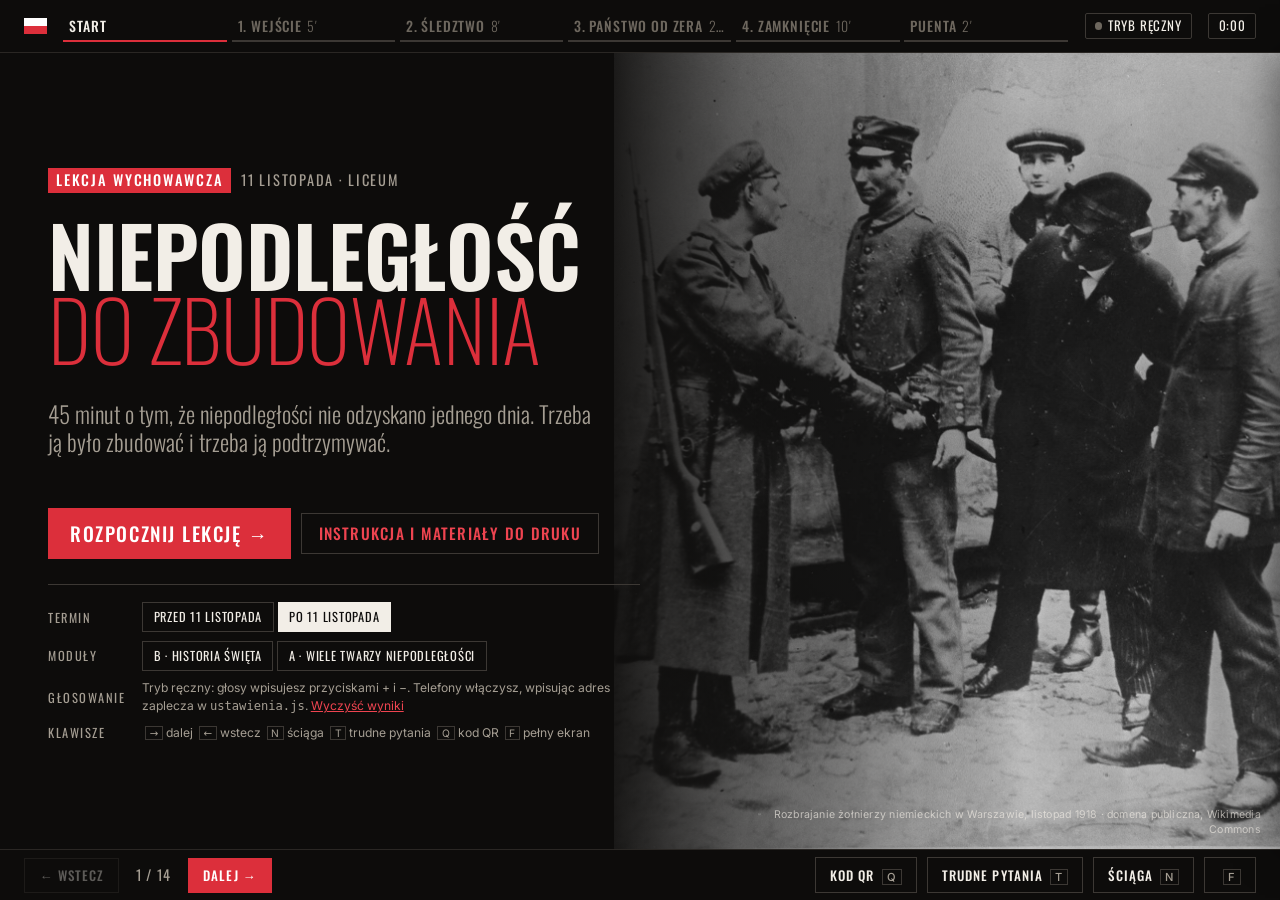
==== commit a7288b12: "Nowa szata graficzna: ciemny układ magazynowy, krój Oswald, zdjęcia z epoki Co-Authored-By: Claude O" ====
--- a/docs/index.html
+++ b/docs/index.html
@@ -3,251 +3,294 @@
 <head>
 <meta charset="utf-8">
 <meta name="viewport" content="width=device-width, initial-scale=1">
+<meta name="theme-color" content="#0d0c0b">
 <title>Niepodległość do zbudowania</title>
 <meta name="description" content="Interaktywna lekcja wychowawcza na 11 listopada dla liceum. Ekran projektora z głosowaniem telefonami, symulacją i ściągą dla wychowawcy.">
 <link rel="stylesheet" href="fonts/fonty.css">
-<link rel="icon" href="data:image/svg+xml,%3Csvg xmlns='http://www.w3.org/2000/svg' viewBox='0 0 32 32'%3E%3Crect width='32' height='32' rx='6' fill='%23f7f3ea'/%3E%3Crect x='6' y='9' width='20' height='7' fill='%23fff' stroke='%23ccc'/%3E%3Crect x='6' y='16' width='20' height='7' fill='%23a3171f'/%3E%3C/svg%3E">
+<link rel="icon" href="data:image/svg+xml,%3Csvg xmlns='http://www.w3.org/2000/svg' viewBox='0 0 32 32'%3E%3Crect width='32' height='32' rx='6' fill='%230d0c0b'/%3E%3Crect x='6' y='9' width='20' height='7' fill='%23fff'/%3E%3Crect x='6' y='16' width='20' height='7' fill='%23a3171f'/%3E%3C/svg%3E">
 <style>
 :root{
-  --tlo:#f6f2e9; --papier:#fffdf8; --tusz:#23211e; --szary:#6c665c; --jasny:#9a9385;
-  --linia:#e2dacb; --linia2:#d3c9b5; --czerwien:#a3171f; --czerwien2:#c22a32; --czerwienTlo:#f6e4e2;
-  --zielen:#2f6b4f; --zielenTlo:#e3efe7; --cien:0 1px 2px rgba(40,30,10,.06),0 6px 22px rgba(40,30,10,.07);
-  --serif:"Lora",Georgia,"Times New Roman",serif; --sans:"Inter",system-ui,-apple-system,"Segoe UI",Roboto,Arial,sans-serif;
+  --tlo:#0d0c0b; --tlo2:#141210; --papier:#1a1816; --papier2:#211f1c; --tusz:#f2eee7; --szary:#a59e93; --jasny:#6d675e;
+  --linia:#2a2724; --linia2:#3c3834; --czerwien:#dc2f3b; --czerwien2:#ef4450; --czerwienG:#a3171f;
+  --cond:"Oswald","Arial Narrow","Roboto Condensed",sans-serif; --sans:"Inter",system-ui,-apple-system,"Segoe UI",Roboto,Arial,sans-serif;
+  --serif:var(--cond);
   --u:min(.94vw,1.68vh);
 }
 *{box-sizing:border-box}
 html,body{margin:0;height:100%;background:var(--tlo);color:var(--tusz);font-family:var(--sans);overflow:hidden}
 body{font-size:calc(var(--u)*1.6);line-height:1.45}
 button{font:inherit;color:inherit;cursor:pointer}
-h1,h2,h3{font-family:var(--serif);font-weight:600;margin:0;letter-spacing:-.01em}
+h1,h2,h3{font-family:var(--cond);font-weight:500;margin:0;text-transform:uppercase;letter-spacing:.005em;line-height:1.05}
+a{color:var(--czerwien2)}
 .ukryj{display:none!important}
 
 /* ---------- górny pasek ---------- */
-#gora{position:fixed;top:0;left:0;right:0;height:calc(var(--u)*4.4);display:flex;align-items:center;gap:calc(var(--u)*1.2);padding:0 calc(var(--u)*2);border-bottom:1px solid var(--linia);background:var(--tlo);z-index:5}
-#gora .tyt{font-family:var(--serif);font-weight:600;font-size:.95em;white-space:nowrap}
-@media (max-width:1900px){#gora .tyt{display:none}}
-a{color:var(--czerwien)}
-#etapy{display:flex;flex:1;gap:4px;min-width:0}
-#etapy button{flex:1;min-width:0;border:0;background:transparent;padding:calc(var(--u)*.4) calc(var(--u)*.6);text-align:left;border-top:3px solid var(--linia);font-size:.72em;color:var(--jasny);white-space:nowrap;overflow:hidden;text-overflow:ellipsis}
-#etapy button b{font-weight:600}
-#etapy button.byl{border-top-color:var(--linia2);color:var(--szary)}
-#etapy button.teraz{border-top-color:var(--czerwien);color:var(--tusz)}
-#etapy button span{color:var(--jasny);font-weight:400;margin-left:.3em}
-.chip{display:inline-flex;align-items:center;gap:.45em;border:1px solid var(--linia2);border-radius:999px;padding:.18em .75em;font-size:.72em;background:var(--papier);white-space:nowrap}
-.chip .kropka{width:.6em;height:.6em;border-radius:50%;background:var(--jasny)}
-.chip.ok .kropka{background:#2f8a5b}.chip.zle .kropka{background:var(--czerwien2)}
+#gora{position:fixed;top:0;left:0;right:0;height:calc(var(--u)*4.4);display:flex;align-items:center;gap:calc(var(--u)*1.4);padding:0 calc(var(--u)*2);background:var(--tlo);z-index:5;border-bottom:1px solid var(--linia)}
+#gora .tyt{display:flex;align-items:center;gap:.6em;font-family:var(--cond);font-weight:500;font-size:.9em;letter-spacing:.06em;text-transform:uppercase;white-space:nowrap}
+#gora .tyt i{display:inline-flex;flex-direction:column;width:1.3em;height:.9em}
+#gora .tyt i:before,#gora .tyt i:after{content:"";flex:1;background:#fff}#gora .tyt i:after{background:var(--czerwien)}
+@media (max-width:1900px){#gora .tyt span{display:none}}
+#etapy{display:flex;flex:1;gap:calc(var(--u)*.4);min-width:0}
+#etapy button{flex:1;min-width:0;border:0;background:transparent;padding:calc(var(--u)*.5) calc(var(--u)*.5) calc(var(--u)*.35);text-align:left;border-bottom:2px solid var(--linia2);font-family:var(--cond);text-transform:uppercase;letter-spacing:.06em;font-size:.72em;color:var(--jasny);white-space:nowrap;overflow:hidden;text-overflow:ellipsis}
+#etapy button b{font-weight:500}
+#etapy button.byl{border-bottom-color:#6d675e;color:var(--szary)}
+#etapy button.teraz{border-bottom-color:var(--czerwien);color:var(--tusz)}
+#etapy button span{color:var(--jasny);margin-left:.4em;font-weight:300}
+.chip{display:inline-flex;align-items:center;gap:.45em;border:1px solid var(--linia2);border-radius:2px;padding:.2em .7em;font-size:.68em;white-space:nowrap;font-family:var(--cond);letter-spacing:.06em;text-transform:uppercase}
+.chip .kropka{width:.55em;height:.55em;border-radius:50%;background:var(--jasny)}
+.chip.ok .kropka{background:#3fbf7f}.chip.zle .kropka{background:var(--czerwien)}
 #zegar{font-variant-numeric:tabular-nums}
 
 /* ---------- scena ---------- */
-#scena{position:absolute;top:calc(var(--u)*4.4);bottom:calc(var(--u)*4.2);left:0;right:0;display:flex;justify-content:center;overflow:auto}
+#scena{position:absolute;top:calc(var(--u)*4.4);bottom:calc(var(--u)*4.2);left:0;right:0;display:flex;justify-content:center;overflow:auto;overflow-x:hidden}
 #ekran{width:min(100%,calc(var(--u)*150));padding:calc(var(--u)*2.6) calc(var(--u)*4) calc(var(--u)*2);display:flex;flex-direction:column;min-height:100%}
-.ekran-in{animation:wej .35s ease-out}
-@keyframes wej{from{opacity:0;transform:translateY(8px)}to{opacity:1;transform:none}}
-.etykieta{font-size:.72em;letter-spacing:.14em;text-transform:uppercase;color:var(--czerwien);font-weight:600;margin-bottom:calc(var(--u)*.8)}
-.ekran-tyt{font-size:2.15em;line-height:1.15;margin-bottom:calc(var(--u)*1.6)}
-.lead{font-family:var(--serif);font-size:1.5em;line-height:1.4}
+#ekran>*:not(.foto-tlo):not(.podpis){position:relative;z-index:1}
+.ekran-in>*:not(.foto-tlo):not(.podpis){animation:wej .45s ease-out both}
+.ekran-in>*:nth-child(3){animation-delay:.06s}.ekran-in>*:nth-child(4){animation-delay:.12s}
+@keyframes wej{from{opacity:0;transform:translateY(10px)}to{opacity:1;transform:none}}
+.ekran-in>.foto-tlo{animation:fotoWej .9s ease-out both}
+@keyframes fotoWej{from{opacity:0;transform:scale(1.03)}to{opacity:1;transform:none}}
+
+/* zdjęcia */
+.foto-tlo{position:absolute;inset:0;z-index:0;overflow:hidden;pointer-events:none}
+.foto-tlo img{position:absolute;top:0;right:0;height:100%;width:52%;object-fit:cover;object-position:center 25%;filter:grayscale(1) contrast(1.12) brightness(.92)}
+.foto-tlo:after{content:"";position:absolute;inset:0;background:linear-gradient(90deg,var(--tlo) 0%,var(--tlo) 46%,rgba(13,12,11,.55) 58%,rgba(13,12,11,.05) 80%,rgba(13,12,11,.2) 100%)}
+.foto-tlo.pelne img{width:100%}
+.foto-tlo.pelne:after{background:linear-gradient(90deg,rgba(13,12,11,.96) 0%,rgba(13,12,11,.82) 45%,rgba(13,12,11,.55) 100%)}
+.foto-tlo.slabe img{opacity:.55;width:100%}
+.foto-tlo.slabe:after{background:rgba(13,12,11,.82)}
+.podpis{position:absolute;right:calc(var(--u)*1.6);bottom:calc(var(--u)*1);z-index:2;font-size:.55em;color:rgba(242,238,231,.65);max-width:40%;text-align:right;letter-spacing:.02em}
+.fig{margin:0;display:flex;flex-direction:column;gap:.4em}
+.fig img{width:100%;height:100%;min-height:0;object-fit:cover;filter:grayscale(1) contrast(1.1);display:block;flex:1}
+.fig figcaption{font-size:.6em;color:var(--szary)}
+
+.etykieta{display:flex;align-items:center;gap:.7em;font-family:var(--cond);font-size:.75em;letter-spacing:.12em;text-transform:uppercase;color:var(--szary);margin-bottom:calc(var(--u)*1.1)}
+.etykieta b{background:var(--czerwien);color:#fff;font-weight:500;padding:.12em .55em}
+.ekran-tyt{font-size:2.6em;line-height:1.04;margin-bottom:calc(var(--u)*1.6);max-width:30em}
+.lead{font-family:var(--cond);font-weight:300;font-size:1.9em;line-height:1.25}
 .mdl{color:var(--szary)}
 .kolumny{display:grid;grid-template-columns:1.25fr 1fr;gap:calc(var(--u)*3);align-items:center;flex:1}
-.karta{background:var(--papier);border:1px solid var(--linia);border-radius:10px;box-shadow:var(--cien);padding:calc(var(--u)*1.6) calc(var(--u)*1.8)}
+.karta{background:var(--papier);border:1px solid var(--linia);padding:calc(var(--u)*1.6) calc(var(--u)*1.8)}
 .przyciski{display:flex;gap:calc(var(--u)*.8);flex-wrap:wrap;margin-top:calc(var(--u)*1.4);align-items:center}
-.btn{border:1px solid var(--linia2);background:var(--papier);border-radius:8px;padding:.5em 1.05em;font-size:.82em;font-weight:500;transition:background .15s,border-color .15s}
-.btn:hover{border-color:var(--szary)}
+.btn{border:1px solid var(--linia2);background:transparent;border-radius:0;padding:.55em 1.1em;font-family:var(--cond);font-size:.8em;letter-spacing:.08em;text-transform:uppercase;font-weight:500;transition:background .15s,border-color .15s,color .15s}
+.btn:hover{border-color:var(--tusz)}
 .btn.glowny{background:var(--czerwien);border-color:var(--czerwien);color:#fff}
 .btn.glowny:hover{background:var(--czerwien2)}
-.btn.maly{font-size:.7em;padding:.3em .7em}
-.btn[disabled]{opacity:.45;cursor:default}
-.wniosek{border-left:4px solid var(--czerwien);background:var(--papier);padding:calc(var(--u)*1.3) calc(var(--u)*1.8);font-family:var(--serif);font-size:1.25em;line-height:1.45;box-shadow:var(--cien);border-radius:0 8px 8px 0}
-.wniosek.duzy{font-size:1.75em}
-.licznik{font-size:.78em;color:var(--szary)}
-.licznik b{color:var(--tusz);font-size:1.25em;font-variant-numeric:tabular-nums}
+.btn.maly{font-size:.66em;padding:.35em .75em}
+.btn[disabled]{opacity:.35;cursor:default}
+.wniosek{border-left:3px solid var(--czerwien);padding:calc(var(--u)*.4) 0 calc(var(--u)*.4) calc(var(--u)*1.8);font-family:var(--cond);font-weight:300;font-size:1.55em;line-height:1.3}
+.wniosek.duzy{font-size:2.5em;line-height:1.18;text-transform:uppercase}
+.licznik{font-family:var(--cond);text-transform:uppercase;letter-spacing:.08em;font-size:.75em;color:var(--szary)}
+.licznik b{color:var(--tusz);font-size:1.5em;font-weight:500;font-variant-numeric:tabular-nums;margin-left:.2em}
+
+/* wielki numer */
+.z-numerem{display:grid;grid-template-columns:calc(var(--u)*17) 1fr;gap:calc(var(--u)*3);align-items:start;flex:1}
+.numer{font-family:var(--cond);font-weight:500;font-size:12em;line-height:1;margin-top:-.12em;color:transparent;-webkit-text-stroke:2px var(--tusz);letter-spacing:-.02em;position:relative}
+.numer sub{display:block;margin-top:0;font-size:.15em;-webkit-text-stroke:0;color:var(--czerwien);letter-spacing:.06em;font-weight:400}
 
 /* ---------- start ---------- */
-.start{display:grid;grid-template-columns:1.1fr 1fr;gap:calc(var(--u)*4);align-items:center;flex:1}
-.start h1{font-size:3.7em;line-height:1;letter-spacing:-.02em}
-.start h1 em{font-style:italic;font-weight:500;color:var(--czerwien);display:block}
-.start .pas{width:calc(var(--u)*9);height:calc(var(--u)*1.1);display:flex;flex-direction:column;margin:calc(var(--u)*1.4) 0;border:1px solid var(--linia2)}
-.start .pas i{flex:1;background:#fff}.start .pas i+i{background:var(--czerwien)}
-.ustaw{display:flex;flex-direction:column;gap:calc(var(--u)*1)}
-.ustaw .karta{padding:calc(var(--u)*1.1) calc(var(--u)*1.4)}
-.ustaw h3{font-family:var(--sans);font-size:.7em;letter-spacing:.12em;text-transform:uppercase;color:var(--szary);margin-bottom:.55em;font-weight:600}
-.przel{display:flex;gap:.4em;flex-wrap:wrap}
-.przel button{border:1px solid var(--linia2);background:var(--tlo);border-radius:7px;padding:.35em .8em;font-size:.8em}
-.przel button.wl{background:var(--tusz);color:#fff;border-color:var(--tusz)}
-.mini{font-size:.7em;color:var(--szary);margin-top:.45em;line-height:1.4}
-.kodsesji{font-family:var(--serif);font-size:1.6em;letter-spacing:.12em;font-weight:600}
+.start{display:flex;flex-direction:column;justify-content:center;flex:1;max-width:50%;gap:calc(var(--u)*.9)}
+.start h1{font-size:4.3em;line-height:.9;font-weight:600;letter-spacing:-.005em}
+.start h1 em{display:block;font-style:normal;font-weight:200;color:var(--czerwien)}
+.start .lead{font-size:1.2em;color:var(--szary);max-width:24em}
+.ustaw{display:grid;grid-template-columns:auto 1fr;gap:calc(var(--u)*.7) calc(var(--u)*1.4);align-items:center;margin-top:calc(var(--u)*1.2);padding-top:calc(var(--u)*1.4);border-top:1px solid var(--linia2);font-size:.9em}
+.ustaw h3{font-family:var(--cond);font-size:.72em;letter-spacing:.12em;color:var(--szary);font-weight:400}
+.przel{display:flex;gap:4px;flex-wrap:wrap}
+.przel button{border:1px solid var(--linia2);background:transparent;padding:.4em .85em;font-family:var(--cond);text-transform:uppercase;letter-spacing:.06em;font-size:.72em}
+.przel button.wl{background:var(--tusz);color:var(--tlo);border-color:var(--tusz)}
+.mini{font-size:.7em;color:var(--szary);line-height:1.45}
+.kodsesji{font-family:var(--cond);font-size:1.5em;letter-spacing:.14em;font-weight:500;color:var(--tusz)}
 
 /* ---------- QR ---------- */
 .qrbox{display:flex;flex-direction:column;align-items:center;gap:calc(var(--u)*.8)}
-.qrbox .qr{background:#fff;padding:calc(var(--u)*1.2);border:1px solid var(--linia);border-radius:10px;box-shadow:var(--cien)}
+.qrbox .qr{background:#fff;padding:calc(var(--u)*1.2)}
 .qrbox .qr svg{display:block;width:calc(var(--u)*22);height:calc(var(--u)*22)}
-.qrbox .adres{font-size:.78em;color:var(--szary);text-align:center;word-break:break-all}
-.qrbox .adres b{color:var(--tusz);font-size:1.5em;letter-spacing:.1em}
+.qrbox .adres{font-size:.75em;color:var(--szary);text-align:center;word-break:break-all}
+.qrbox .adres b{color:var(--tusz);font-family:var(--cond);font-size:1.8em;letter-spacing:.14em;font-weight:500}
 
 /* ---------- quiz ---------- */
-.opcje{display:flex;flex-direction:column;gap:calc(var(--u)*.7)}
-.opcja{position:relative;display:grid;grid-template-columns:calc(var(--u)*3) 1fr auto;align-items:center;gap:calc(var(--u)*1);background:var(--papier);border:1px solid var(--linia);border-radius:9px;padding:calc(var(--u)*.85) calc(var(--u)*1.2);overflow:hidden;font-size:1.02em}
-.opcja .lit{font-family:var(--serif);font-weight:600;font-size:1.2em;color:var(--czerwien)}
-.opcja .pasek{position:absolute;left:0;top:0;bottom:0;background:#efe8da;z-index:0;transition:width .6s ease}
+.opcje{display:flex;flex-direction:column;gap:calc(var(--u)*.55)}
+.opcja{position:relative;display:grid;grid-template-columns:calc(var(--u)*3) 1fr auto;align-items:center;gap:calc(var(--u)*1);background:var(--papier);border:1px solid var(--linia);padding:calc(var(--u)*.9) calc(var(--u)*1.2);overflow:hidden;font-size:1.02em}
+.opcja .lit{font-family:var(--cond);font-weight:500;font-size:1.35em;color:var(--czerwien)}
+.opcja .pasek{position:absolute;left:0;top:0;bottom:0;background:rgba(242,238,231,.08);z-index:0;transition:width .7s cubic-bezier(.2,.7,.2,1)}
 .opcja>*:not(.pasek){position:relative;z-index:1}
-.opcja .wyn{font-variant-numeric:tabular-nums;font-weight:600;display:flex;align-items:center;gap:.5em;font-size:.9em}
-.opcja.dobra{border-color:var(--zielen);background:var(--zielenTlo)}
-.opcja.dobra .pasek{background:#cfe3d6}
-.opcja.dobra .lit{color:var(--zielen)}
-.opcja.zla{opacity:.6}
+.opcja .wyn{font-family:var(--cond);font-variant-numeric:tabular-nums;font-weight:500;display:flex;align-items:center;gap:.5em;font-size:1.05em}
+.opcja.dobra{border-color:var(--czerwien);box-shadow:inset 4px 0 0 var(--czerwien)}
+.opcja.dobra .pasek{background:rgba(220,47,59,.35)}
+.opcja.zla{opacity:.4}
 .plusminus{display:inline-flex;gap:3px}
-.plusminus button{border:1px solid var(--linia2);background:var(--tlo);width:1.6em;height:1.6em;border-radius:5px;font-size:.85em;line-height:1;padding:0}
-.wyjasn{margin-top:calc(var(--u)*1.2);background:var(--papier);border:1px solid var(--linia);border-left:4px solid var(--zielen);border-radius:0 8px 8px 0;padding:calc(var(--u)*1) calc(var(--u)*1.4);font-size:.95em}
+.plusminus button{border:1px solid var(--linia2);background:var(--tlo2);width:1.6em;height:1.6em;font-size:.85em;line-height:1;padding:0}
+.wyjasn{margin-top:calc(var(--u)*1.2);border-left:3px solid var(--czerwien);padding:calc(var(--u)*.3) 0 calc(var(--u)*.3) calc(var(--u)*1.4);font-size:.95em;color:var(--tusz)}
+.odp-z-foto{display:grid;grid-template-columns:1fr calc(var(--u)*24);gap:calc(var(--u)*2);align-items:stretch;margin-top:calc(var(--u)*1.2)}
+.odp-z-foto .wyjasn{margin-top:0}
+.odp-z-foto .fig{height:calc(var(--u)*16)}
 
 /* ---------- oś czasu ---------- */
-.os{position:relative;margin:calc(var(--u)*2.2) 0 calc(var(--u)*1.4);display:grid;grid-template-columns:repeat(7,1fr)}
-.os:before{content:"";position:absolute;left:3%;right:3%;top:calc(var(--u)*1.05);height:2px;background:var(--linia2)}
-.punkt{border:0;background:transparent;display:flex;flex-direction:column;align-items:center;gap:.45em;padding:0;position:relative}
-.punkt i{width:calc(var(--u)*2.2);height:calc(var(--u)*2.2);border-radius:50%;background:var(--papier);border:2px solid var(--linia2);transition:all .2s}
-.punkt span{font-size:.82em;font-weight:600;font-variant-numeric:tabular-nums}
-.punkt.wid i{border-color:var(--tusz);background:var(--tusz)}
-.punkt.akt i{border-color:var(--czerwien);background:var(--czerwien);transform:scale(1.15)}
-.punkt.akt span{color:var(--czerwien)}
-.punkt.jedenasty span:after{content:"";display:block;height:2px;background:var(--czerwien);margin-top:2px}
-.os-opis{min-height:calc(var(--u)*13)}
-.os-opis .karta{display:grid;grid-template-columns:auto 1fr;gap:calc(var(--u)*2);align-items:start}
-.os-opis .data{font-family:var(--serif);font-size:2.2em;font-weight:600;color:var(--czerwien);line-height:1;white-space:nowrap}
-.os-opis .arg{margin-top:.6em;color:var(--szary);font-size:.9em}
-.os-opis .arg b{color:var(--tusz);font-weight:600}
-.tab-os{width:100%;border-collapse:collapse;font-size:.8em}
-.tab-os td{border-top:1px solid var(--linia);padding:.4em .6em;vertical-align:top}
-.tab-os td:first-child{font-weight:600;white-space:nowrap;color:var(--czerwien)}
+.os{display:grid;grid-template-columns:repeat(7,1fr);border-top:1px solid var(--linia2);margin-bottom:calc(var(--u)*1.6)}
+.punkt{border:0;background:transparent;padding:calc(var(--u)*.7) 0 0;text-align:left;position:relative;font-family:var(--cond);color:var(--jasny);letter-spacing:.04em}
+.punkt:before{content:"";position:absolute;top:-1px;left:0;right:calc(var(--u)*1);height:3px;background:transparent;transition:background .2s}
+.punkt i{display:none}
+.punkt span{font-size:1.15em;font-weight:500}
+.punkt.wid{color:var(--szary)}
+.punkt.akt{color:var(--tusz)}
+.punkt.akt:before{background:var(--czerwien)}
+.punkt.jedenasty span{color:var(--czerwien2)}
+.os-opis{flex:1;min-height:0}
+.os-det{display:grid;grid-template-columns:auto 1fr calc(var(--u)*30);gap:calc(var(--u)*2.6);align-items:start;height:100%}
+.os-det .dzien{font-family:var(--cond);line-height:.8;text-align:left}
+.os-det .dzien b{display:block;font-size:11em;font-weight:500;color:transparent;-webkit-text-stroke:2px var(--tusz)}
+.os-det .dzien span{display:block;font-size:1.2em;letter-spacing:.2em;color:var(--czerwien);margin-top:.9em;font-weight:400}
+.os-det .wyd{font-family:var(--cond);font-weight:300;font-size:1.75em;line-height:1.28}
+.os-det .arg{margin-top:1em;color:var(--szary);font-size:.95em;border-top:1px solid var(--linia2);padding-top:.8em}
+.os-det .arg b{display:block;color:var(--czerwien);font-family:var(--cond);font-weight:500;text-transform:uppercase;letter-spacing:.1em;font-size:.8em;margin-bottom:.2em}
+.os-det .fig{height:calc(var(--u)*30)}
 
 /* ---------- wyniki daty (pionowe słupki) ---------- */
-.slupki{display:grid;grid-template-columns:repeat(var(--n),1fr);gap:calc(var(--u)*.8);align-items:end;height:calc(var(--u)*20);margin-top:calc(var(--u)*1)}
+.slupki{display:grid;grid-template-columns:repeat(var(--n),1fr);gap:calc(var(--u)*.8);align-items:end;height:calc(var(--u)*22);margin-top:calc(var(--u)*1)}
 .slupek{display:flex;flex-direction:column;align-items:center;justify-content:flex-end;height:100%;gap:.3em}
-.slupek .s{width:70%;background:var(--linia2);border-radius:5px 5px 0 0;transition:height .6s ease;min-height:3px}
+.slupek .s{width:62%;background:var(--linia2);transition:height .7s cubic-bezier(.2,.7,.2,1);min-height:2px}
 .slupek.max .s{background:var(--czerwien)}
-.slupek .l{font-weight:700;font-variant-numeric:tabular-nums}
-.slupek .d{font-size:.75em;text-align:center;line-height:1.2;color:var(--szary);height:2.5em}
-.slupek.jedenasty .d{color:var(--tusz);font-weight:600}
+.slupek .l{font-family:var(--cond);font-size:1.4em;font-weight:500;font-variant-numeric:tabular-nums}
+.slupek .d{font-family:var(--cond);font-size:.95em;text-align:center;line-height:1.2;color:var(--szary);letter-spacing:.04em;height:1.6em}
+.slupek.jedenasty .d{color:var(--czerwien2)}
 
 /* ---------- symulacja ---------- */
-.kroki{display:flex;flex-direction:column;gap:calc(var(--u)*.8);counter-reset:k}
-.krok{display:grid;grid-template-columns:calc(var(--u)*3) 1fr auto;gap:calc(var(--u)*1);align-items:baseline;padding:calc(var(--u)*.7) 0;border-bottom:1px solid var(--linia)}
-.krok:before{counter-increment:k;content:counter(k);font-family:var(--serif);font-size:1.4em;color:var(--czerwien);font-weight:600}
-.krok .cz{font-size:.8em;color:var(--szary);font-variant-numeric:tabular-nums}
-.minutnik{font-family:var(--serif);font-size:6em;font-weight:600;line-height:1;font-variant-numeric:tabular-nums;text-align:center}
+.kroki{display:flex;flex-direction:column;counter-reset:k}
+.krok{display:grid;grid-template-columns:calc(var(--u)*3.6) 1fr auto;gap:calc(var(--u)*1);align-items:baseline;padding:calc(var(--u)*.8) 0;border-bottom:1px solid var(--linia2)}
+.krok:before{counter-increment:k;content:"0" counter(k);font-family:var(--cond);font-size:1.3em;color:var(--czerwien);font-weight:500}
+.krok .cz{font-family:var(--cond);font-size:.8em;color:var(--szary);letter-spacing:.08em;text-transform:uppercase}
+.minutnik{font-family:var(--cond);font-size:9em;font-weight:300;line-height:1;font-variant-numeric:tabular-nums;text-align:center;letter-spacing:-.01em}
 .minutnik.koniec{color:var(--czerwien)}
-.zetony{display:flex;gap:.5em;justify-content:center;margin:calc(var(--u)*1) 0}
-.zetony i{width:calc(var(--u)*3);height:calc(var(--u)*3);border-radius:50%;background:var(--czerwien);box-shadow:inset 0 -3px 0 rgba(0,0,0,.2)}
+.zetony{display:flex;gap:.6em;justify-content:center;margin:calc(var(--u)*.6) 0 calc(var(--u)*1)}
+.zetony i{width:calc(var(--u)*2.6);height:calc(var(--u)*2.6);border-radius:50%;background:var(--czerwien)}
+.sym-prawa{border:1px solid var(--linia2);background:rgba(13,12,11,.6);padding:calc(var(--u)*2);text-align:center}
 .siatka{width:100%;table-layout:fixed;border-collapse:separate;border-spacing:4px;font-size:.85em}
-.siatka th{font-weight:600;font-size:.82em;color:var(--szary);padding:.3em;text-align:center;line-height:1.2}
-.siatka th.gr{width:calc(var(--u)*7);text-align:left;color:var(--tusz);white-space:nowrap}
-.siatka td button{width:100%;height:calc(var(--u)*3);border:1px solid var(--linia2);background:var(--papier);border-radius:6px}
-.siatka td button.wl{background:var(--czerwien);border-color:var(--czerwien);color:#fff;font-weight:700}
-.siatka td.zet{font-variant-numeric:tabular-nums;text-align:center;color:var(--szary);font-size:.85em;white-space:nowrap}
-.poziome{display:flex;flex-direction:column;gap:calc(var(--u)*.45)}
-.poz{display:grid;grid-template-columns:calc(var(--u)*13) 1fr calc(var(--u)*3);align-items:center;gap:calc(var(--u)*.8);font-size:.85em}
-.poz .t{height:calc(var(--u)*1.5);background:var(--tlo);border-radius:4px;overflow:hidden}
-.poz .t i{display:block;height:100%;background:var(--tusz);transition:width .5s}
-.poz.zero{color:var(--czerwien)}
-.poz.zero .n:after{content:" pominięty";font-size:.75em;font-weight:400}
-.poz .n{font-weight:700;font-variant-numeric:tabular-nums;white-space:nowrap}
-.odsl{display:grid;grid-template-columns:calc(var(--u)*24) 1fr;gap:calc(var(--u)*2);align-items:start}
-.lista7{display:flex;flex-direction:column;gap:calc(var(--u)*.5)}
-.k7{display:grid;grid-template-columns:calc(var(--u)*2.4) 1fr auto;align-items:center;gap:.5em;text-align:left;border:1px solid var(--linia);background:var(--papier);border-radius:8px;padding:.45em .8em;font-size:.95em}
-.k7 .nr{font-family:var(--serif);font-weight:600;color:var(--jasny);font-size:1.2em}
-.k7 .gl{font-size:.72em;color:var(--szary);white-space:nowrap}
+.siatka th{font-family:var(--cond);font-weight:400;text-transform:uppercase;letter-spacing:.04em;font-size:.78em;color:var(--szary);padding:.3em;text-align:center;line-height:1.2}
+.siatka th.gr{width:calc(var(--u)*7);text-align:left;color:var(--tusz)}
+.siatka td button{width:100%;height:calc(var(--u)*3);border:1px solid var(--linia2);background:var(--papier)}
+.siatka td button.wl{background:var(--czerwien);border-color:var(--czerwien);color:#fff}
+.siatka td.zet{font-family:var(--cond);font-variant-numeric:tabular-nums;text-align:center;color:var(--szary);white-space:nowrap}
+.poziome{display:flex;flex-direction:column;gap:calc(var(--u)*.5)}
+.poz{display:grid;grid-template-columns:calc(var(--u)*12) 1fr calc(var(--u)*6);align-items:center;gap:calc(var(--u)*.8);font-size:.85em}
+.poz .t{height:calc(var(--u)*1.4);background:var(--tlo2);overflow:hidden}
+.poz .t i{display:block;height:100%;background:var(--tusz);transition:width .6s}
+.poz.zero{color:var(--czerwien2)}
+.poz .n{font-family:var(--cond);font-weight:500;font-variant-numeric:tabular-nums;white-space:nowrap;font-size:1.1em}
+.poz.zero .n:after{content:" pominięty";font-size:.7em;font-weight:400;text-transform:uppercase;letter-spacing:.06em}
+.odsl{display:grid;grid-template-columns:calc(var(--u)*22) 1fr;gap:calc(var(--u)*2.4);align-items:stretch;flex:1}
+.lista7{display:flex;flex-direction:column;gap:calc(var(--u)*.35)}
+.k7{display:grid;grid-template-columns:calc(var(--u)*2.6) 1fr auto;align-items:center;gap:.5em;text-align:left;border:0;border-bottom:1px solid var(--linia2);background:transparent;padding:.5em .2em;font-family:var(--cond);text-transform:uppercase;letter-spacing:.04em;font-size:1em}
+.k7 .nr{font-weight:500;color:var(--jasny);font-size:1.1em}
+.k7 .gl{font-family:var(--sans);text-transform:none;letter-spacing:0;font-size:.62em;color:var(--szary);white-space:nowrap}
 .k7.odw .nr{color:var(--czerwien)}
-.k7.akt{border-color:var(--tusz);background:var(--tusz);color:#fff}
+.k7.akt{background:var(--czerwien);color:#fff;border-color:var(--czerwien)}
 .k7.akt .nr,.k7.akt .gl{color:#fff}
-.szczeg .karta{padding:calc(var(--u)*1.8) calc(var(--u)*2.2)}
-.gr7{display:flex;align-items:baseline;gap:.5em}
-.gr7 .nr{font-family:var(--serif);font-size:2.4em;color:var(--czerwien);font-weight:600;line-height:1}
-.gr7 h3{font-size:1.7em}
-.szczeg .pr{color:var(--szary);margin:.5em 0 1em;font-size:.95em}
-.dwie{display:grid;grid-template-columns:1fr 1fr;gap:calc(var(--u)*2);border-top:1px solid var(--linia);padding-top:1em}
-.dwie b{font-size:.72em;letter-spacing:.1em;text-transform:uppercase;color:var(--czerwien)}
-.dwie p{margin:.4em 0 0;font-size:1em;line-height:1.45}
+.szczeg{min-height:calc(var(--u)*30)}
+.szczeg-in{display:grid;grid-template-columns:1fr calc(var(--u)*30);gap:calc(var(--u)*2.4);height:100%}
+.szczeg-in.bez{grid-template-columns:1fr calc(var(--u)*16)}
+.gr7{display:flex;align-items:baseline;gap:.4em}
+.gr7 .nr{font-family:var(--cond);font-size:2.6em;color:var(--czerwien);font-weight:500;line-height:1}
+.gr7 h3{font-size:2.6em}
+.szczeg .pr{color:var(--szary);margin:.5em 0 1.1em;font-size:.95em}
+.dwie{display:grid;grid-template-columns:1fr 1fr;gap:calc(var(--u)*2);border-top:1px solid var(--linia2);padding-top:1em}
+.dwie b{font-family:var(--cond);font-weight:500;font-size:.78em;letter-spacing:.12em;text-transform:uppercase;color:var(--czerwien2)}
+.dwie p{margin:.4em 0 0;font-size:.98em;line-height:1.45}
+.szczeg .fig{height:100%;max-height:calc(var(--u)*34)}
+.wielki-nr{overflow:hidden;font-family:var(--cond);font-weight:500;font-size:10em;line-height:.8;color:transparent;-webkit-text-stroke:2px var(--linia2);text-align:right}
+
 /* ---------- linia wartości ---------- */
-.tezy{display:flex;gap:.4em;flex-wrap:wrap;margin-bottom:calc(var(--u)*1.2)}
-.tezy button{border:1px solid var(--linia2);background:var(--papier);border-radius:999px;padding:.25em .75em;font-size:.72em}
-.tezy button.wl{background:var(--tusz);color:#fff;border-color:var(--tusz)}
-.teza{font-family:var(--serif);font-size:1.9em;line-height:1.3;margin-bottom:calc(var(--u)*2)}
-.linia{position:relative;height:calc(var(--u)*16);margin:0 calc(var(--u)*1)}
-.linia .os2{position:absolute;left:0;right:0;bottom:calc(var(--u)*3);height:4px;border-radius:2px;background:linear-gradient(90deg,#8a8378,var(--linia2) 50%,var(--czerwien))}
-.linia .kr{position:absolute;bottom:calc(var(--u)*3 - var(--u)*.55);width:calc(var(--u)*1.1);height:calc(var(--u)*1.1);margin-left:calc(var(--u)*-.55);border-radius:50%;background:var(--tusz);opacity:.85;transition:left .6s,bottom .6s}
-.linia .opis{position:absolute;bottom:0;font-size:.75em;color:var(--szary);font-weight:500}
+.tezy{display:flex;gap:4px;flex-wrap:wrap;margin-bottom:calc(var(--u)*1.4)}
+.tezy button{border:1px solid var(--linia2);background:transparent;padding:.3em .8em;font-family:var(--cond);text-transform:uppercase;letter-spacing:.08em;font-size:.68em}
+.tezy button.wl{background:var(--tusz);color:var(--tlo);border-color:var(--tusz)}
+.teza{font-family:var(--cond);font-weight:300;font-size:2.7em;line-height:1.15;margin-bottom:calc(var(--u)*1.6);text-transform:uppercase}
+.linia{position:relative;height:calc(var(--u)*17);margin:0 calc(var(--u)*1)}
+.linia .os2{position:absolute;left:0;right:0;bottom:calc(var(--u)*3);height:3px;background:linear-gradient(90deg,#fff,var(--linia2) 50%,var(--czerwien))}
+.linia .kr{position:absolute;bottom:calc(var(--u)*3 - var(--u)*.55);width:calc(var(--u)*1.1);height:calc(var(--u)*1.1);margin-left:calc(var(--u)*-.55);border-radius:50%;background:var(--tusz);transition:left .6s,bottom .6s}
+.linia .opis{position:absolute;bottom:0;font-family:var(--cond);text-transform:uppercase;letter-spacing:.08em;font-size:.72em;color:var(--szary)}
 .linia .opis.p{right:0}
-.linia .sr{position:absolute;bottom:calc(var(--u)*3);width:2px;margin-left:-1px;height:calc(var(--u)*12);background:var(--czerwien);opacity:.5}
-.linia .sr span{position:absolute;top:-1.4em;left:50%;transform:translateX(-50%);font-size:.65em;white-space:nowrap;color:var(--czerwien);font-weight:600}
+.linia .sr{position:absolute;bottom:calc(var(--u)*3);width:2px;margin-left:-1px;height:calc(var(--u)*13);background:var(--czerwien)}
+.linia .sr span{position:absolute;top:-1.5em;left:50%;transform:translateX(-50%);font-family:var(--cond);text-transform:uppercase;letter-spacing:.1em;font-size:.65em;white-space:nowrap;color:var(--czerwien2)}
 .segmenty{display:grid;grid-template-columns:repeat(5,1fr);gap:6px;margin-top:calc(var(--u)*1)}
-.segmenty div{display:flex;flex-direction:column;align-items:center;gap:.3em;font-size:.72em;color:var(--szary);text-align:center}
+.segmenty div{display:flex;flex-direction:column;align-items:center;gap:.3em;font-size:.7em;color:var(--szary);text-align:center}
 
 /* ---------- refleksja ---------- */
-.sciana{display:flex;flex-wrap:wrap;gap:calc(var(--u)*.8);align-content:flex-start;min-height:calc(var(--u)*18);padding:calc(var(--u)*.5) 0}
-.kart{background:#fffbe9;border:1px solid #eadfb8;padding:.55em .8em;border-radius:3px;box-shadow:0 2px 6px rgba(60,40,0,.08);font-size:.95em;max-width:calc(var(--u)*30);animation:wej .4s ease-out;cursor:pointer;line-height:1.3}
-.kart:nth-child(3n){transform:rotate(-1deg)}.kart:nth-child(4n){transform:rotate(1deg)}
-.kart.ukr{opacity:.25;text-decoration:line-through}
-.chmura{display:flex;flex-wrap:wrap;gap:.25em .9em;justify-content:center;align-items:center;min-height:calc(var(--u)*18);padding:calc(var(--u)*1);font-family:var(--serif)}
-.chmura span{line-height:1.1;cursor:pointer}
-.zaslona{display:flex;align-items:center;justify-content:center;min-height:calc(var(--u)*18);color:var(--szary);font-size:1em;border:1px dashed var(--linia2);border-radius:10px}
+.sciana{display:flex;flex-wrap:wrap;gap:calc(var(--u)*.7);align-content:flex-start;min-height:calc(var(--u)*18);padding:calc(var(--u)*.5) 0}
+.kart{background:var(--tusz);color:var(--tlo);padding:.55em .85em;font-size:1em;max-width:calc(var(--u)*32);animation:wej .4s ease-out;cursor:pointer;line-height:1.3;font-weight:500}
+.kart:nth-child(5n+2){background:var(--czerwien);color:#fff}
+.kart.ukr{opacity:.2;text-decoration:line-through}
+.chmura{display:flex;flex-wrap:wrap;gap:.2em .9em;justify-content:center;align-items:center;min-height:calc(var(--u)*20);padding:calc(var(--u)*1);font-family:var(--cond);text-transform:uppercase}
+.chmura span{line-height:1.05;cursor:pointer}
+.zaslona{display:flex;align-items:center;justify-content:center;min-height:calc(var(--u)*18);color:var(--szary);border:1px dashed var(--linia2)}
 .wpisz{display:flex;gap:.5em;margin-top:calc(var(--u)*.8)}
-.wpisz input{flex:1;font:inherit;font-size:.85em;padding:.45em .7em;border:1px solid var(--linia2);border-radius:8px;background:var(--papier)}
+.wpisz input{flex:1;font:inherit;font-size:.85em;padding:.5em .8em;border:1px solid var(--linia2);background:var(--papier);color:var(--tusz)}
 
 /* ---------- moduły ---------- */
-.postacie{display:grid;grid-template-columns:repeat(4,1fr);gap:calc(var(--u)*1)}
-.postac{border:1px solid var(--linia);background:var(--papier);border-radius:10px;padding:calc(var(--u)*1) calc(var(--u)*1.2);text-align:left;box-shadow:var(--cien)}
-.postac h3{font-size:1.05em}
-.postac .lata{font-size:.7em;color:var(--szary)}
-.postac p{font-size:.75em;margin:.4em 0 0;color:var(--szary)}
-.postac.akt{border-color:var(--czerwien);outline:2px solid var(--czerwien)}
+.postacie{display:grid;grid-template-columns:repeat(7,1fr);gap:calc(var(--u)*.8)}
+.postac{border:0;background:transparent;padding:0;text-align:left;display:flex;flex-direction:column;gap:.35em}
+.postac img{width:100%;aspect-ratio:4/5;object-fit:cover;object-position:center 20%;filter:grayscale(1) contrast(1.1);opacity:.75;transition:opacity .2s}
+.postac:hover img,.postac.akt img{opacity:1}
+.postac h3{font-size:.95em;line-height:1.1}
+.postac .lata{font-size:.62em;color:var(--szary)}
+.postac p{display:none}
+.postac.akt h3{color:var(--czerwien2)}
+.postac.akt img{outline:3px solid var(--czerwien);outline-offset:-3px}
+.bio-ekran{margin-top:calc(var(--u)*1.4);border-top:1px solid var(--linia2);padding-top:calc(var(--u)*1.2)}
+.bio-ekran h3{font-size:1.6em}
 .historia{display:flex;flex-direction:column}
-.historia div{display:grid;grid-template-columns:calc(var(--u)*12) 1fr;gap:calc(var(--u)*1.5);padding:calc(var(--u)*.9) 0;border-bottom:1px solid var(--linia)}
-.historia b{font-family:var(--serif);font-size:1.3em;color:var(--czerwien)}
+.historia div{display:grid;grid-template-columns:calc(var(--u)*17) 1fr;gap:calc(var(--u)*1.5);padding:calc(var(--u)*.8) 0;border-bottom:1px solid var(--linia2);align-items:baseline}
+.historia b{font-family:var(--cond);font-size:2em;font-weight:500;color:transparent;-webkit-text-stroke:1.5px var(--tusz);line-height:1}
+.historia div:nth-child(2) b,.historia div:nth-child(5) b{-webkit-text-stroke:0;color:var(--czerwien)}
 
 /* ---------- koniec ---------- */
-.koniec{flex:1;display:flex;flex-direction:column;justify-content:center;align-items:center;text-align:center;gap:calc(var(--u)*2.4)}
-.koniec .zd{font-family:var(--serif);font-size:2.3em;line-height:1.35;max-width:24em}
-.koniec .daty{font-size:.95em;letter-spacing:.22em;text-transform:uppercase;color:var(--szary)}
-.koniec .pas2{width:calc(var(--u)*12);height:calc(var(--u)*1.4);display:flex;flex-direction:column;border:1px solid var(--linia2)}
+.koniec{flex:1;display:flex;flex-direction:column;justify-content:center;align-items:flex-start;gap:calc(var(--u)*2.4);max-width:70%}
+.koniec .zd{font-family:var(--cond);font-weight:300;font-size:3em;line-height:1.15;text-transform:uppercase;border-left:3px solid var(--czerwien);padding-left:calc(var(--u)*2)}
+.koniec .daty{font-family:var(--cond);font-size:1em;letter-spacing:.3em;text-transform:uppercase;color:var(--szary);padding-left:calc(var(--u)*2.2)}
+.koniec .pas2{width:calc(var(--u)*10);height:calc(var(--u)*1.3);display:flex;flex-direction:column;margin-left:calc(var(--u)*2.2)}
 .koniec .pas2 i{flex:1;background:#fff}.koniec .pas2 i+i{background:var(--czerwien)}
 
 /* ---------- dolny pasek ---------- */
-#dol{position:fixed;bottom:0;left:0;right:0;height:calc(var(--u)*4.2);display:flex;align-items:center;gap:calc(var(--u)*1);padding:0 calc(var(--u)*2);border-top:1px solid var(--linia);background:var(--tlo);z-index:5}
-#dol .btn{font-size:.72em}
-#nr{font-size:.72em;color:var(--szary);font-variant-numeric:tabular-nums;margin:0 .4em}
+#dol{position:fixed;bottom:0;left:0;right:0;height:calc(var(--u)*4.2);display:flex;align-items:center;gap:calc(var(--u)*.8);padding:0 calc(var(--u)*2);border-top:1px solid var(--linia);background:var(--tlo);z-index:5}
+#dol .btn{font-size:.68em}
+#nr{font-family:var(--cond);font-size:.75em;color:var(--szary);font-variant-numeric:tabular-nums;margin:0 .5em;letter-spacing:.08em}
 .odstep{flex:1}
-kbd{font-family:var(--sans);font-size:.85em;border:1px solid var(--linia2);border-bottom-width:2px;border-radius:4px;padding:0 .35em;background:var(--papier)}
-
-/* ---------- panel nauczyciela ---------- */
-#panel{position:fixed;top:calc(var(--u)*4.4);bottom:calc(var(--u)*4.2);right:0;width:min(34vw,560px);background:#2a2724;color:#efe9de;z-index:6;transform:translateX(102%);transition:transform .3s ease;overflow:auto;padding:calc(var(--u)*1.6);font-size:.82em;box-shadow:-10px 0 30px rgba(0,0,0,.18)}
+kbd{font-family:var(--sans);font-size:.85em;border:1px solid var(--linia2);padding:0 .35em;margin-left:.3em;text-transform:none;color:var(--szary)}
+
+/* ---------- panel nauczyciela (jasny, jak kartka) ---------- */
+#panel{position:fixed;top:calc(var(--u)*4.4);bottom:calc(var(--u)*4.2);right:0;width:min(34vw,560px);background:#efe9df;color:#1f1d1a;z-index:6;transform:translateX(102%);transition:transform .3s ease;overflow:auto;padding:calc(var(--u)*1.6);font-size:.82em;box-shadow:-10px 0 40px rgba(0,0,0,.5)}
 #panel.otw{transform:none}
-#panel h2{font-size:1.25em;color:#fff;margin-bottom:.2em}
-#panel h4{font-size:.72em;letter-spacing:.12em;text-transform:uppercase;color:#d9a19c;margin:1.2em 0 .4em}
+#panel h2{font-size:1.6em;color:#1f1d1a;margin-bottom:.2em}
+#panel h4{font-family:var(--cond);font-weight:500;font-size:.75em;letter-spacing:.14em;text-transform:uppercase;color:var(--czerwienG);margin:1.3em 0 .4em}
 #panel ul{margin:0;padding-left:1.1em}
 #panel li{margin:.25em 0}
-#panel .pow{background:rgba(255,255,255,.06);border-left:3px solid #d9a19c;padding:.5em .8em;margin:.35em 0;font-family:var(--serif);font-style:italic}
-#panel .btn{background:transparent;color:#efe9de;border-color:#5b554d}
-#panel .tmr{display:flex;align-items:center;gap:.6em;background:rgba(255,255,255,.06);border-radius:8px;padding:.6em .8em;margin-top:.6em}
-#panel .tmr .t{font-family:var(--serif);font-size:1.8em;font-variant-numeric:tabular-nums;min-width:3.2em}
-#panel .tmr.koniec .t{color:#ff8a80}
-#panel .czas{color:#bdb5a8}
-#panel details{border-top:1px solid #45403a;padding:.45em 0}
+#panel .pow{background:#fff;border-left:3px solid var(--czerwienG);padding:.5em .8em;margin:.35em 0;font-style:italic}
+#panel .btn{color:#1f1d1a;border-color:#bdb4a5}
+#panel .tmr{display:flex;align-items:center;gap:.6em;background:#fff;padding:.6em .8em;margin-top:.6em}
+#panel .tmr .t{font-family:var(--cond);font-size:2em;font-variant-numeric:tabular-nums;min-width:3em}
+#panel .tmr.koniec .t{color:var(--czerwienG)}
+#panel .czas{color:#6b645a}
+#panel details{border-top:1px solid #d6cdbd;padding:.45em 0}
 #panel summary{cursor:pointer;font-weight:600}
-#panel details p{margin:.4em 0 .2em;color:#d8d1c4}
+#panel details p{margin:.4em 0 .2em;color:#3d3832}
 
 /* ---------- nakładki ---------- */
-.nakladka{position:fixed;inset:0;background:rgba(246,242,233,.97);z-index:10;display:flex;align-items:center;justify-content:center;padding:calc(var(--u)*3)}
+.nakladka{position:fixed;inset:0;background:rgba(13,12,11,.97);z-index:10;display:flex;align-items:center;justify-content:center;padding:calc(var(--u)*3)}
 .nakladka .zamk{position:absolute;top:calc(var(--u)*1.5);right:calc(var(--u)*2)}
 .nakladka .qrbox .qr svg{width:min(60vh,calc(var(--u)*40));height:min(60vh,calc(var(--u)*40))}
+.nakladka .etykieta{justify-content:center}
 .trudne{max-width:calc(var(--u)*110);width:100%;max-height:100%;overflow:auto}
-.trudne details{border-bottom:1px solid var(--linia);padding:calc(var(--u)*.8) 0}
-.trudne summary{cursor:pointer;font-family:var(--serif);font-size:1.15em;font-weight:600}
-.trudne p{margin:.6em 0 .2em;font-size:.95em}
-#toast{position:fixed;left:50%;bottom:calc(var(--u)*5.5);transform:translateX(-50%);background:var(--tusz);color:#fff;padding:.5em 1em;border-radius:8px;font-size:.75em;z-index:20;opacity:0;transition:opacity .3s;pointer-events:none}
+.trudne .etykieta{justify-content:flex-start}
+.trudne details{border-bottom:1px solid var(--linia2);padding:calc(var(--u)*.9) 0}
+.trudne summary{cursor:pointer;font-family:var(--cond);font-size:1.2em;font-weight:400;letter-spacing:.01em}
+.trudne p{margin:.6em 0 .2em;font-size:.95em;color:var(--szary)}
+#toast{position:fixed;left:50%;bottom:calc(var(--u)*5.5);transform:translateX(-50%);background:var(--czerwien);color:#fff;padding:.5em 1em;font-family:var(--cond);text-transform:uppercase;letter-spacing:.08em;font-size:.75em;z-index:20;opacity:0;transition:opacity .3s;pointer-events:none}
 #toast.wid{opacity:1}
-@media (max-aspect-ratio:4/3){.kolumny,.start{grid-template-columns:1fr}.odsl,.dwie{grid-template-columns:1fr}.postacie{grid-template-columns:repeat(2,1fr)}}
+@media (max-aspect-ratio:4/3){.kolumny{grid-template-columns:1fr}.start{max-width:100%}.odsl,.dwie,.szczeg-in,.os-det,.z-numerem{grid-template-columns:1fr}.postacie{grid-template-columns:repeat(4,1fr)}.foto-tlo img{width:100%;opacity:.35}}
+@media (prefers-reduced-motion:reduce){*{animation:none!important;transition:none!important}}
 </style>
 </head>
 <body>
 <header id="gora">
-  <div class="tyt">Niepodległość do zbudowania</div>
+  <div class="tyt"><i></i><span>Niepodległość do zbudowania</span></div>
   <nav id="etapy"></nav>
   <span class="chip" id="polacz"><span class="kropka"></span><span id="polaczTxt">tryb ręczny</span></span>
   <span class="chip" title="Czas od rozpoczęcia lekcji"><span id="zegar">0:00</span></span>
@@ -270,6 +313,7 @@
 <script src="tresc.js"></script>
 <script src="ustawienia.js"></script>
 <script src="qrcode.js"></script>
+<script src="img/zrodla.js"></script>
 <script>
 (function(){
 "use strict";
@@ -301,6 +345,17 @@
 function czysc(t){ return String(t).replace(WULG, function(w){ return w[0]+"•••"; }); }
 function norm(x){ return String(x).toLowerCase().replace(/[.,!?;:"„”…]+/g,"").replace(/\s+/g," ").trim(); }
 function wariant(){ return T.warianty[S.wariant] || T.warianty.przed; }
+
+/* ================= zdjęcia ================= */
+var FOTO = window.FOTO || {};
+function podpis(k){ var f=FOTO[k]; return f ? esc(f.opis)+' · '+esc(f.licencja)+', Wikimedia Commons' : ''; }
+function fotoTlo(k, typ){ if(!FOTO[k]) return ''; return '<div class="foto-tlo '+(typ||'')+'"><img src="img/'+k+'.jpg" alt=""></div><div class="podpis">'+podpis(k)+'</div>'; }
+function fig(k){ if(!FOTO[k]) return ''; return '<figure class="fig"><img src="img/'+k+'.jpg" alt="'+esc(FOTO[k].opis)+'"><figcaption>'+podpis(k)+'</figcaption></figure>'; }
+function etyk(a,b){ return '<div class="etykieta"><b>'+esc(a)+'</b>'+(b?'<span>'+esc(b)+'</span>':'')+'</div>'; }
+var OS_FOTO = ["rada","daszynski","pilsudski2","compiegne",null,"pilsudski","sejm1919"];
+var KARTA_FOTO = {0:"marka",2:"haller",3:"wielkopolska",5:"sejm1919"};
+var POSTAC_FOTO = ["pilsudski2","dmowski","paderewski","witos","daszynski","korfanty","moraczewska"];
+var RZYM = {"X":"października","XI":"listopada"};
 
 /* ================= adres strony uczniów ================= */
 function bazowy(){
@@ -396,7 +451,7 @@
         oczekuj:["Większość zgaduje „jedną” albo „dwie”. Po odsłonie przeczytaj zdanie przejścia z ekranu."], uwagi:[]},
     cur:function(){ return {id:qid, typ:"wybor", tresc:P.tresc, opcje:P.opcje}; },
     html:function(){
-      return '<div class="etykieta">Etap 1 · Pytanie '+nrPyt+' z 2</div><h2 class="ekran-tyt">'+esc(P.tresc)+'</h2><div id="dyn"></div>';
+      return '<div class="z-numerem"><div class="numer">0'+nrPyt+'<sub>/ 02</sub></div><div>'+etyk("Etap 1 · Wejście","Pytanie "+nrPyt+" z 2")+'<h2 class="ekran-tyt">'+esc(P.tresc)+'</h2><div id="dyn"></div></div></div>';
     },
     dyn:function(){
       var o=S.odsl[qid]||0, n=P.opcje.length, l=liczby(qid,n), suma=l.reduce(function(a,b){return a+b;},0), mx=Math.max.apply(null,l.concat([1]));
@@ -410,7 +465,7 @@
       h+='</div><div class="przyciski"><span class="licznik">Głosów: <b>'+suma+'</b></span><span class="odstep"></span>'+
         (o<1?'<button class="btn" data-odsl="'+qid+'|1">Pokaż wyniki</button>':'')+
         (o<2?'<button class="btn glowny" data-odsl="'+qid+'|2">Pokaż odpowiedź</button>':'<button class="btn maly" data-reset="'+qid+'">Wyczyść głosy</button>')+'</div>';
-      if (o>=2){ h+='<div class="wyjasn">'+esc(P.wyjasnienie)+'</div>'; if(P.przejscie) h+='<div class="wniosek" style="margin-top:1em">„'+esc(P.przejscie)+'”</div>'; }
+      if (o>=2){ h+='<div class="odp-z-foto"><div><div class="wyjasn">'+esc(P.wyjasnienie)+'</div>'+(P.przejscie?'<div class="wniosek" style="margin-top:1em;font-size:1.3em">„'+esc(P.przejscie)+'”</div>':'')+'</div>'+fig(nrPyt===1?"oredzie":"marka")+'</div>'; }
       return h;
     }
   };
@@ -420,20 +475,19 @@
   { id:"start", etap:"s", cur:function(){return {id:"czekaj0",typ:"czekaj",tresc:"Lekcja zaraz się zacznie."};},
     html:function(){
       var w=S.wariant;
-      return '<div class="start"><div><div class="etykieta">Lekcja wychowawcza · 11 listopada</div><h1>Niepodległość<em>do zbudowania</em></h1><div class="pas"><i></i><i></i></div>'+
-        '<p class="lead mdl" style="font-size:1.05em;max-width:28em">'+esc(T.podtytul)+'. Klasy I–IV liceum, 45 minut. Prowadzi wychowawca, aplikacja niesie treść.</p>'+
+      return fotoTlo("rozbrajanie")+'<div class="start">'+etyk("Lekcja wychowawcza","11 listopada · liceum")+'<h1>Niepodległość<em>do zbudowania</em></h1>'+
+        '<p class="lead">45 minut o tym, że niepodległości nie odzyskano jednego dnia. Trzeba ją było zbudować i trzeba ją podtrzymywać.</p>'+
         '<div class="przyciski"><button class="btn glowny" data-akcja="zacznij" style="font-size:1em">Rozpocznij lekcję →</button>'+
-        '<a class="btn" href="druk.html" target="_blank" style="text-decoration:none">Materiały do druku</a>'+
-        '<a class="btn" href="druk.html#instrukcja" target="_blank" style="text-decoration:none">Instrukcja w 5 minut</a></div></div>'+
+        '<a class="btn" href="druk.html" target="_blank" style="text-decoration:none">Instrukcja i materiały do druku</a>'+
+        '</div>'+
         '<div class="ustaw">'+
-          '<div class="karta"><h3>Termin lekcji</h3><div class="przel"><button data-wariant="przed" class="'+(w==="przed"?"wl":"")+'">Przed 11 listopada</button><button data-wariant="po" class="'+(w==="po"?"wl":"")+'">Po 11 listopada</button></div><div class="mini">Zmienia zdanie otwierające i zamykające lekcję.</div></div>'+
-          '<div class="karta"><h3>Moduły dodatkowe (poza 45 minutami)</h3><div class="przel"><button data-mod="modB" class="'+(S.modB?"wl":"")+'">B · Historia samego święta (5 min)</button><button data-mod="modA" class="'+(S.modA?"wl":"")+'">A · Wiele twarzy niepodległości</button></div><div class="mini">Moduł B pojawi się po etapie 2, moduł A na końcu (na drugą godzinę).</div></div>'+
-          '<div class="karta"><h3>Głosowanie</h3>'+(ADRES?
-            '<div class="przel"><button data-tryb="tel" class="'+(!S.reczny?"wl":"")+'">Telefony (kod QR)</button><button data-tryb="rek" class="'+(S.reczny?"wl":"")+'">Tylko ręcznie</button></div>'+
-            '<div class="mini">'+(!S.reczny?'Kod tej klasy: <span class="kodsesji">'+S.kod+'</span> · <a href="#" data-akcja="nowa">Nowa klasa</a> (czyści wyniki)':'Wychowawca wpisuje liczby głosów przyciskami + i −. Lekcja działa bez internetu.')+'</div>'
-            :'<div class="mini">Tryb ręczny: wychowawca wpisuje liczby głosów przyciskami + i −. Aby włączyć głosowanie telefonami, wpisz adres zaplecza w pliku <code>ustawienia.js</code> (instrukcja w <code>Kod.gs</code>). <a href="#" data-akcja="nowa">Wyczyść wyniki</a></div>')+
-          '</div>'+
-          '<div class="karta"><h3>Sterowanie</h3><div class="mini" style="margin:0"><kbd>→</kbd> <kbd>spacja</kbd> dalej · <kbd>←</kbd> wstecz · <kbd>N</kbd> ściąga dla wychowawcy · <kbd>T</kbd> trudne pytania · <kbd>Q</kbd> kod QR · <kbd>F</kbd> pełny ekran</div></div>'+
+          '<h3>Termin</h3><div class="przel"><button data-wariant="przed" class="'+(w==="przed"?"wl":"")+'">Przed 11 listopada</button><button data-wariant="po" class="'+(w==="po"?"wl":"")+'">Po 11 listopada</button></div>'+
+          '<h3>Moduły</h3><div class="przel"><button data-mod="modB" class="'+(S.modB?"wl":"")+'">B · Historia święta</button><button data-mod="modA" class="'+(S.modA?"wl":"")+'">A · Wiele twarzy niepodległości</button></div>'+
+          '<h3>Głosowanie</h3>'+(ADRES?
+            '<div><div class="przel"><button data-tryb="tel" class="'+(!S.reczny?"wl":"")+'">Telefony (kod QR)</button><button data-tryb="rek" class="'+(S.reczny?"wl":"")+'">Tylko ręcznie</button></div>'+
+            '<div class="mini" style="margin-top:.4em">'+(!S.reczny?'Kod tej klasy: <span class="kodsesji">'+S.kod+'</span> · <a href="#" data-akcja="nowa">Nowa klasa</a> (czyści wyniki)':'Głosy wpisujesz przyciskami + i −. Działa bez internetu.')+'</div></div>'
+            :'<div class="mini">Tryb ręczny: głosy wpisujesz przyciskami + i −. Telefony włączysz, wpisując adres zaplecza w <code>ustawienia.js</code>. <a href="#" data-akcja="nowa">Wyczyść wyniki</a></div>')+
+          '<h3>Klawisze</h3><div class="mini"><kbd>→</kbd> dalej <kbd>←</kbd> wstecz <kbd>N</kbd> ściąga <kbd>T</kbd> trudne pytania <kbd>Q</kbd> kod QR <kbd>F</kbd> pełny ekran</div>'+
         '</div></div>';
     },
     sciaga:{czas:"przed lekcją", powiedz:[], oczekuj:[], uwagi:[
@@ -446,23 +500,24 @@
     cur:function(){return {id:"czekaj1",typ:"czekaj",tresc:"Jesteś połączony. Za chwilę pierwsze pytanie."};},
     html:function(){
       var tel=NA_ZYWO();
-      return '<div class="etykieta">Etap 1 · Wejście</div><div class="kolumny"><div><p class="lead">„'+esc(wariant().otwarcie)+'”</p>'+
-        (tel?'<p class="mdl" style="margin-top:1.4em">Zeskanujcie kod telefonem. Pytania będą pojawiać się same, nie trzeba niczego instalować ani się logować. Głosowanie jest anonimowe.</p>'
-            :'<p class="mdl" style="margin-top:1.4em">Za chwilę dwa szybkie pytania. Zagłosujcie, podnosząc rękę przy wybranej odpowiedzi.</p>')+
-        '</div>'+(tel? blokQR() : '<div class="wniosek" style="font-size:1.4em">Co właściwie wydarzyło się<br>11 listopada 1918 roku?</div>')+'</div>';
+      return fotoTlo("rozbrajanie","pelne")+etyk("Etap 1 · Wejście","5 minut")+'<div class="kolumny"><div><p class="lead">„'+esc(wariant().otwarcie)+'”</p>'+
+        (tel?'<p class="mdl" style="margin-top:1.4em;max-width:30em">Zeskanujcie kod telefonem. Pytania będą pojawiać się same, nie trzeba niczego instalować ani się logować. Głosowanie jest anonimowe.</p>'
+            :'<p class="mdl" style="margin-top:1.4em">Za chwilę dwa szybkie pytania.</p>')+
+        '</div>'+(tel? blokQR() : '<div class="wniosek duzy" style="font-size:2.2em">Co właściwie wydarzyło się 11 listopada 1918 roku?</div>')+'</div>';
     },
     sciaga:{czas:"1 min", powiedz:[wariantOtw], oczekuj:["Uczniowie skanują kod. Spóźnionym pokaż kod klawiszem Q w dowolnym momencie."], uwagi:["Bez telefonów: głosowanie przez podniesienie rąk, liczby wpisujesz przyciskami + i −."]}
   },
   quiz("p1", T.pytanie1, "1", 1),
   quiz("p2", T.pytanie2, "1", 2),
   { id:"os", etap:"2", cur:function(){return {id:"czekaj2",typ:"czekaj",tresc:"Patrz na ekran: oś wydarzeń jesieni 1918."};},
-    html:function(){ return '<div class="etykieta">Etap 2 · Śledztwo „Dlaczego 11 listopada?”</div><h2 class="ekran-tyt">Jesień 1918: siedem dat, jedna niepodległość</h2><div id="dyn"></div>'; },
+    html:function(){ return etyk("Etap 2 · Śledztwo","Dlaczego 11 listopada?")+'<h2 class="ekran-tyt" style="font-size:2.2em">Jesień 1918: siedem dat, jedna niepodległość</h2><div id="dyn" style="flex:1;display:flex;flex-direction:column"></div>'; },
     dyn:function(){
       var h='<div class="os">';
       T.os.forEach(function(p,i){ h+='<button class="punkt'+(S.osWid[i]?" wid":"")+(S.os===i?" akt":"")+(i===3?" jedenasty":"")+'" data-os="'+i+'"><i></i><span>'+esc(p.data)+'</span></button>'; });
       h+='</div><div class="os-opis">';
-      if (S.os>=0){ var p=T.os[S.os]; h+='<div class="karta ekran-in"><div class="data">'+esc(p.data.replace(" 1918",""))+'</div><div><div style="font-size:1.15em">'+esc(p.wyd)+'</div><div class="arg"><b>Argument „za tą datą”:</b> '+esc(p.arg)+'</div></div></div>'; }
-      else h+='<p class="mdl" style="text-align:center;margin-top:2em">Klikaj kolejne punkty osi (albo naciskaj →).</p>';
+      if (S.os>=0){ var p=T.os[S.os], cz=p.data.split(" "), f=OS_FOTO[S.os];
+        h+='<div class="os-det ekran-in"><div class="dzien"><b>'+cz[0]+'</b><span>'+(RZYM[cz[1]]||cz[1]).toUpperCase()+' '+cz[2]+'</span></div><div><div class="wyd">'+esc(p.wyd)+'</div><div class="arg"><b>Argument „za tą datą”</b>'+esc(p.arg)+'</div></div>'+(f?fig(f):'<div></div>')+'</div>'; }
+      else h+='<p class="mdl" style="margin-top:2em">Klikaj kolejne daty (albo naciskaj →).</p>';
       h+='</div>';
       return h;
     },
@@ -474,7 +529,7 @@
   },
   { id:"data", etap:"2", q:function(){return "data";},
     cur:function(){ return {id:"data",typ:"wybor",tresc:T.zadanieData,opcje:T.os.map(function(p){return p.krotko+" 1918";})}; },
-    html:function(){ return '<div class="etykieta">Etap 2 · Wasza decyzja</div><h2 class="ekran-tyt">'+esc(T.zadanieData)+'</h2><div id="dyn"></div>'; },
+    html:function(){ return etyk("Etap 2 · Wasza decyzja","Głosowanie")+'<h2 class="ekran-tyt">'+esc(T.zadanieData)+'</h2><div id="dyn"></div>'; },
     dyn:function(){
       var o=S.odsl.data||0, n=T.os.length, l=liczby("data",n), suma=l.reduce(function(a,b){return a+b;},0), mx=Math.max.apply(null,l.concat([1]));
       var h='<div class="slupki" style="--n:'+n+'">';
@@ -492,12 +547,12 @@
       uwagi:["Brak czasu: pomiń głosowanie i od razu kliknij „Dlaczego właśnie 11 listopada?” (zasada czasowa: skraca się etap 2)."]}
   },
   { id:"wniosek2", etap:"2", cur:function(){return {id:"czekaj3",typ:"czekaj",tresc:"Patrz na ekran."};},
-    html:function(){ return '<div class="etykieta">Etap 2 · Wniosek</div><div style="flex:1;display:flex;align-items:center"><div class="wniosek duzy">'+esc(T.wniosek2)+'</div></div>'; },
+    html:function(){ return fotoTlo("compiegne","pelne")+etyk("Etap 2 · Wniosek")+'<div style="flex:1;display:flex;align-items:center;max-width:62%"><div class="wniosek duzy">'+esc(T.wniosek2)+'</div></div>'; },
     sciaga:{czas:"1 min", powiedz:["Przeczytaj wniosek na głos.","„A teraz sprawdzimy, jak trudna była ta najtrudniejsza część.”"], oczekuj:[], uwagi:["Jeśli włączony jest moduł B, następny ekran to krótka historia samego święta (5 min)."]}
   },
   { id:"modB", etap:"2", modul:"modB", cur:function(){return {id:"czekaj4",typ:"czekaj",tresc:"Patrz na ekran."};},
     html:function(){
-      var h='<div class="etykieta">Moduł B · Historia samego święta</div><h2 class="ekran-tyt">Święto, które też trzeba było odzyskać</h2><div class="historia">';
+      var h=etyk("Moduł B","Historia samego święta")+'<h2 class="ekran-tyt">Święto, które też trzeba było odzyskać</h2><div class="historia">';
       T.historiaSwieta.forEach(function(x){ h+='<div><b>'+esc(x.rok)+'</b><span>'+esc(x.txt)+'</span></div>'; });
       return h+'</div><div class="wniosek" style="margin-top:1.4em">'+esc(T.wniosekB)+'</div>';
     },
@@ -505,13 +560,13 @@
   },
   { id:"sym", etap:"3", cur:function(){return {id:"czekaj5",typ:"czekaj",tresc:"Pracujecie w grupach na papierowych kartach. Telefon odłóż na chwilę."};},
     html:function(){
-      return '<div class="etykieta">Etap 3 · Symulacja „Państwo od zera”</div><div class="kolumny" style="align-items:start"><div><h2 class="ekran-tyt">Jest listopad 1918. Jesteście rządem.</h2>'+
+      return fotoTlo("haller","slabe")+etyk("Etap 3 · Symulacja","Państwo od zera · 20 minut")+'<div class="kolumny" style="align-items:start"><div><h2 class="ekran-tyt" style="font-size:3.2em">Jest listopad 1918. Jesteście rządem.</h2>'+
         '<div class="kroki">'+
           '<div class="krok"><span>Podzielcie się na grupy. Każda grupa to rząd odrodzonej Polski i dostaje 7 kart problemów.</span><span class="cz">2 min</span></div>'+
           '<div class="krok"><span>Macie tylko <b>3 żetony</b>, czyli siły i pieniądze państwa. Wybierzcie trzy problemy, którymi zajmiecie się najpierw.</span><span class="cz">8 min</span></div>'+
           '<div class="krok"><span>Każdy wybór uzasadnijcie jednym zdaniem na karcie notatek.</span><span class="cz"></span></div>'+
           '<div class="krok"><span>Wychowawca wpisze wasze wybory, a potem odsłonimy, co działo się naprawdę.</span><span class="cz">8 min</span></div>'+
-        '</div></div><div class="karta" style="text-align:center"><div class="zetony"><i></i><i></i><i></i></div><div class="minutnik" data-min="sym">'+mmss(minPoz("sym"))+'</div>'+
+        '</div></div><div class="sym-prawa"><div class="zetony"><i></i><i></i><i></i></div><div class="minutnik" data-min="sym">'+mmss(minPoz("sym"))+'</div>'+
         '<div class="przyciski" style="justify-content:center"><button class="btn" data-ust="sym|2">Podział 2:00</button><button class="btn" data-ust="sym|8">Decyzja 8:00</button><button class="btn glowny" data-minbtn="sym">Start</button></div></div></div>';
     },
     enter:function(){ if(!MIN.sym) minReset("sym",8*60000); },
@@ -520,7 +575,7 @@
       uwagi:["Karty problemów są tylko na papierze (bez części „co zrobiono”, ta jest w aplikacji).","Ustaw minutnik: najpierw „Podział 2:00”, potem „Decyzja 8:00”. Na koniec usłyszysz łagodny sygnał.","Chodź między grupami. Pytaj: „Co się stanie z kartą, której nie wybraliście?”"]}
   },
   { id:"tablica", etap:"3", cur:function(){return {id:"czekaj6",typ:"czekaj",tresc:"Wychowawca wpisuje wybory grup. Patrz na ekran."};},
-    html:function(){ return '<div class="etykieta">Etap 3 · Zestawienie</div><h2 class="ekran-tyt" style="margin-bottom:.6em">Co wybrały rządy?</h2><div id="dyn"></div>'; },
+    html:function(){ return etyk("Etap 3 · Zestawienie","Wybory grup")+'<h2 class="ekran-tyt" style="margin-bottom:.6em">Co wybrały rządy?</h2><div id="dyn"></div>'; },
     dyn:function(){
       var G=S.grupy, n=G.n; while(G.wyb.length<n) G.wyb.push([]);
       var h='<div class="kolumny" style="grid-template-columns:1.3fr 1fr;align-items:start"><div><table class="siatka"><tr><th></th>';
@@ -531,7 +586,7 @@
         h+='<td class="zet">'+G.wyb[g].length+'/3</td></tr>'; }
       h+='</table><div class="przyciski"><span class="licznik">Liczba grup:</span>';
       [3,4,5,6,7].forEach(function(x){ h+='<button class="btn maly'+(x===n?' glowny':'')+'" data-ngr="'+x+'">'+x+'</button>'; });
-      h+='<span class="odstep"></span><button class="btn maly" data-akcja="czyscgr">Wyczyść</button></div></div><div class="karta"><h3 style="font-size:1em;margin-bottom:.6em">Ile rządów wybrało dany problem</h3><div class="poziome">';
+      h+='<span class="odstep"></span><button class="btn maly" data-akcja="czyscgr">Wyczyść</button></div></div><div><h3 style="font-size:1em;margin-bottom:.8em;color:var(--szary);letter-spacing:.1em">Ile rządów wybrało dany problem</h3><div class="poziome">';
       var l=liczGr(), mx=Math.max.apply(null,l.concat([1])), wpis=G.wyb.slice(0,n).some(function(a){return a.length;});
       var kol=T.karty.map(function(k,i){return i;}).sort(function(a,b){return l[b]-l[a];});
       kol.forEach(function(i){ h+='<div class="poz'+(wpis&&l[i]===0?" zero":"")+'"><span>'+T.karty[i].nr+'. '+esc(T.karty[i].nazwa)+'</span><span class="t"><i style="width:'+(l[i]/mx*100)+'%"></i></span><span class="n">'+l[i]+'</span></div>'; });
@@ -542,13 +597,13 @@
       uwagi:["Zapytaj grupę, która pominęła np. pieniądz: „Z czego zapłacicie żołnierzom?”."]}
   },
   { id:"odslona", etap:"3", cur:function(){return {id:"czekaj7",typ:"czekaj",tresc:"Patrz na ekran: co działo się naprawdę?"};},
-    html:function(){ return '<div class="etykieta">Etap 3 · Odsłona</div><h2 class="ekran-tyt" style="margin-bottom:.6em">Co zrobiono naprawdę i co groziło, gdyby problem pominąć</h2><div id="dyn"></div>'; },
+    html:function(){ return etyk("Etap 3 · Odsłona","Co zrobiono naprawdę")+'<div id="dyn" style="flex:1;display:flex"></div>'; },
     dyn:function(){
       var l=liczGr(), a=S.karta, h='<div class="odsl"><div class="lista7">';
-      T.karty.forEach(function(k,i){ h+='<button class="k7'+(S.odwr[i]?" odw":"")+(a===i?" akt":"")+'" data-karta="'+i+'"><span class="nr">'+k.nr+'</span><span class="nz">'+esc(k.nazwa)+'</span><span class="gl">'+l[i]+' '+(l[i]===1?"rząd":l[i]>1&&l[i]<5?"rządy":"rządów")+'</span></button>'; });
+      T.karty.forEach(function(k,i){ h+='<button class="k7'+(S.odwr[i]?" odw":"")+(a===i?" akt":"")+'" data-karta="'+i+'"><span class="nr">0'+k.nr+'</span><span class="nz">'+esc(k.nazwa)+'</span><span class="gl">'+l[i]+' '+(l[i]===1?"rząd":l[i]>1&&l[i]<5?"rządy":"rządów")+'</span></button>'; });
       h+='</div><div class="szczeg">';
-      if(a>=0){ var k=T.karty[a]; h+='<div class="karta ekran-in"><div class="gr7"><span class="nr">'+k.nr+'</span><h3>'+esc(k.nazwa)+'</h3></div><p class="pr">'+esc(k.problem)+'</p><div class="dwie"><div><b>Co zrobiono</b><p>'+esc(k.zrobiono)+'</p></div><div><b>Co groziło, gdyby to pominąć</b><p>'+esc(k.grozilo)+'</p></div></div></div>'; }
-      else h+='<p class="mdl" style="margin-top:3em;text-align:center">Kliknij kartę po lewej albo naciskaj →, aby odsłaniać po kolei.<br>Dobrze zacząć od problemu, który grupy najczęściej pomijały.</p>';
+      if(a>=0){ var k=T.karty[a], f=KARTA_FOTO[a]; h+='<div class="szczeg-in ekran-in'+(f?'':' bez')+'"><div><div class="gr7"><span class="nr">0'+k.nr+'</span><h3>'+esc(k.nazwa)+'</h3></div><p class="pr">'+esc(k.problem)+'</p><div class="dwie"><div><b>Co zrobiono</b><p>'+esc(k.zrobiono)+'</p></div><div><b>Co groziło, gdyby to pominąć</b><p>'+esc(k.grozilo)+'</p></div></div></div>'+(f?fig(f):'<div class="wielki-nr">0'+k.nr+'</div>')+'</div>'; }
+      else h+='<div><h2 class="ekran-tyt" style="font-size:3em">Co zrobiono naprawdę i co groziło, gdyby problem pominąć?</h2><p class="mdl">Kliknij kartę po lewej albo naciskaj →, aby odsłaniać po kolei. Dobrze zacząć od problemu, który grupy najczęściej pomijały.</p></div>';
       return h+'</div></div>';
     },
     dalej:function(){ for(var i=0;i<T.karty.length;i++) if(!S.odwr[i]){ S.odwr[i]=1; S.karta=i; zapisz(); odswiez(); return true; } return false; },
@@ -559,9 +614,9 @@
   { id:"puenta3", etap:"3", cur:function(){return {id:"czekaj8",typ:"czekaj",tresc:"Patrz na ekran."};},
     html:function(){
       var o=S.odsl.puenta3||0;
-      var h='<div class="etykieta">Etap 3 · Puenta symulacji</div><div class="wniosek duzy" style="margin-bottom:1.2em">'+esc(T.puentaSymulacji)+'</div><div class="kolumny" style="align-items:start;grid-template-columns:1fr 1fr"><div class="karta"><h3 style="font-size:1.05em;margin-bottom:.5em">Porozmawiajmy</h3><ul style="margin:0;padding-left:1.1em">';
+      var h=fotoTlo("sejm1919","slabe")+etyk("Etap 3 · Puenta")+'<div class="wniosek duzy" style="margin-bottom:1.4em;max-width:80%">'+esc(T.puentaSymulacji)+'</div><div class="kolumny" style="align-items:start;grid-template-columns:1fr 1fr"><div><h3 style="font-size:1em;margin-bottom:.5em;color:var(--czerwien2);letter-spacing:.12em">Porozmawiajmy</h3><ul style="margin:0;padding-left:1.1em">';
       T.pytaniaOmowienie.forEach(function(p){ h+='<li style="margin:.35em 0">'+esc(p)+'</li>'; });
-      h+='</ul></div><div>'+(o?'<div class="wniosek ekran-in">'+esc(T.puentaWychowawcza)+'</div>':'<button class="btn glowny" data-odsl="puenta3|1">Pokaż puentę wychowawczą</button>')+'</div></div>';
+      h+='</ul></div><div>'+(o?'<div class="wniosek ekran-in" style="font-size:1.25em">'+esc(T.puentaWychowawcza)+'</div>':'<button class="btn glowny" data-odsl="puenta3|1">Pokaż puentę wychowawczą</button>')+'</div></div>';
       return h;
     },
     sciaga:{czas:"2 min", powiedz:["Przeczytaj zdanie na górze ekranu.","Zadaj 1–2 pytania z listy, potem kliknij puentę i przeczytaj ją na głos."], oczekuj:["„Nie dało się po kolei.” „Musieli wszyscy.” Na pytanie „kto musiał się zaangażować” dopisuj zawody: nauczyciele, kolejarze, lekarze, urzędnicy."], uwagi:["Ta puenta to most do współczesności w etapie 4."]}
@@ -569,7 +624,7 @@
   { id:"linia", etap:"4", q:function(){return "linia"+S.teza;},
     cur:function(){ return {id:"linia"+S.teza,typ:"linia",tresc:T.linia.tezy[S.teza],lewo:T.linia.lewo,prawo:T.linia.prawo}; },
     html:function(){
-      var h='<div class="etykieta">Etap 4 · Linia wartości</div><div class="tezy">';
+      var h=etyk("Etap 4 · Linia wartości","Gdzie stoisz?")+'<div class="tezy">';
       T.linia.tezy.forEach(function(t,i){ h+='<button class="'+(i===S.teza?"wl":"")+'" data-teza="'+i+'">Teza '+(i+1)+'</button>'; });
       return h+'</div><div class="teza">„'+esc(T.linia.tezy[S.teza])+'”</div><div id="dyn"></div>';
     },
@@ -590,9 +645,9 @@
   { id:"refleksja", etap:"4", q:function(){return "ref"+S.ref;},
     cur:function(){ return {id:"ref"+S.ref,typ:"tekst",tresc:T.refleksja[S.ref]}; },
     html:function(){
-      var h='<div class="etykieta">Etap 4 · Refleksja</div><div class="tezy">';
+      var h=etyk("Etap 4 · Refleksja","Odpowiedzi anonimowe")+'<div class="tezy">';
       T.refleksja.forEach(function(t,i){ h+='<button class="'+(i===S.ref?"wl":"")+'" data-ref="'+i+'">Pytanie '+(i+1)+'</button>'; });
-      h+='</div><h2 class="ekran-tyt" style="font-size:1.9em">'+esc(T.refleksja[S.ref])+'</h2><div id="dyn"></div>';
+      h+='</div><h2 class="teza" style="font-weight:400">'+esc(T.refleksja[S.ref])+'</h2><div id="dyn"></div>';
       if(pokazPM()) h+='<div class="wpisz"><input id="nowaNot" maxlength="90" placeholder="Wpisz odpowiedź z karteczki i naciśnij Enter"><button class="btn" data-akcja="dodajnot">Dodaj</button></div>';
       return h;
     },
@@ -604,7 +659,7 @@
       if(S.widok==="chmura"){
         var c={}; t.forEach(function(x){ var k=norm(x); if(!k||S.ukryte[k]) return; c[k]=(c[k]||0)+1; });
         var kl=Object.keys(c), mx=Math.max.apply(null,kl.map(function(k){return c[k];}).concat([1]));
-        h+='<div class="chmura">'; kl.sort(function(){return Math.random()-.5;}).forEach(function(k,i){ var s=0.9+1.9*(c[k]-1)/Math.max(mx-1,1); h+='<span data-ukryj="'+esc(k)+'" style="font-size:'+s.toFixed(2)+'em;color:'+(c[k]===mx&&mx>1?"var(--czerwien)":i%3?"var(--tusz)":"var(--szary)")+'">'+esc(czysc(k))+'</span>'; }); h+='</div>';
+        h+='<div class="chmura">'; kl.sort(function(){return Math.random()-.5;}).forEach(function(k,i){ var s=0.9+1.9*(c[k]-1)/Math.max(mx-1,1); h+='<span data-ukryj="'+esc(k)+'" style="font-size:'+s.toFixed(2)+'em;color:'+(c[k]===mx&&mx>1?"var(--czerwien2)":i%3?"var(--tusz)":"var(--szary)")+';font-weight:'+(c[k]===mx&&mx>1?500:300)+'">'+esc(czysc(k))+'</span>'; }); h+='</div>';
       } else {
         h+='<div class="sciana">'; t.forEach(function(x){ h+='<div class="kart'+(S.ukryte[norm(x)]?" ukr":"")+'" data-ukryj="'+esc(norm(x))+'" title="Kliknij, aby ukryć">'+esc(czysc(x))+'</div>'; }); h+='</div>';
       }
@@ -615,16 +670,16 @@
       uwagi:["Kliknięcie karteczki ukrywa ją (np. żart nie na miejscu). Wulgaryzmy są maskowane automatycznie.","„Zasłoń” chowa ścianę, gdy chcesz najpierw przejrzeć odpowiedzi.","Bez telefonów: karteczki samoprzylepne. Zbierz je i wpisz kilka w pole pod ścianą (pole widoczne przy otwartej ściądze)."]}
   },
   { id:"koniec", etap:"p", cur:function(){return {id:"koniec",typ:"koniec",tresc:"Dziękujemy za udział w lekcji."};},
-    html:function(){ return '<div class="koniec"><div class="pas2"><i></i><i></i></div><div class="zd">'+esc(wariant().zamkniecie)+'</div><div class="daty">11 listopada 1918 · 11 listopada '+new Date().getFullYear()+'</div></div>'; },
+    html:function(){ return fotoTlo("rozbrajanie")+'<div class="koniec"><div class="pas2"><i></i><i></i></div><div class="zd">'+esc(wariant().zamkniecie)+'</div><div class="daty">11 listopada 1918 · 11 listopada '+new Date().getFullYear()+'</div></div>'; },
     sciaga:{czas:"2 min", powiedz:[wariantZam], oczekuj:["Przeczytaj zdanie spokojnie, bez komentarza. To koniec lekcji."], uwagi:["Etap 4 i puenta nie mogą zniknąć: bez nich lekcja wychowawcza staje się lekcją historii."]}
   },
   { id:"modA", etap:"m", modul:"modA", cur:function(){return {id:"czekaj9",typ:"czekaj",tresc:"Moduł: Wiele twarzy niepodległości. Patrz na ekran."};},
-    html:function(){ return '<div class="etykieta">Moduł A · Wiele twarzy niepodległości</div><h2 class="ekran-tyt" style="margin-bottom:.6em">'+esc(T.pytanieModuluA)+'</h2><div id="dyn"></div>'; },
+    html:function(){ return etyk("Moduł A","Wiele twarzy niepodległości")+'<h2 class="ekran-tyt" style="margin-bottom:.7em">'+esc(T.pytanieModuluA)+'</h2><div id="dyn"></div>'; },
     dyn:function(){
       var h='<div class="postacie">';
-      T.postacie.forEach(function(p,i){ h+='<button class="postac'+(S.postac===i?" akt":"")+'" data-postac="'+i+'"><h3>'+esc(p.imie)+'</h3><div class="lata">'+esc(p.lata)+'</div><p>'+esc(p.watek)+'</p></button>'; });
+      T.postacie.forEach(function(p,i){ h+='<button class="postac'+(S.postac===i?" akt":"")+'" data-postac="'+i+'"><img src="img/'+POSTAC_FOTO[i]+'.jpg" alt=""><h3>'+esc(p.imie)+'</h3><div class="lata">'+esc(p.lata)+'</div><p>'+esc(p.watek)+'</p></button>'; });
       h+='</div>';
-      if(S.postac>=0){ var p=T.postacie[S.postac]; h+='<div class="karta ekran-in" style="margin-top:1em"><h3 style="font-size:1.2em">'+esc(p.imie)+' <span class="mdl" style="font-family:var(--sans);font-size:.65em;font-weight:400">'+esc(p.lata)+'</span></h3><p style="margin:.5em 0;font-size:.92em">'+esc(p.bio)+'</p><p class="mdl" style="margin:0;font-size:.85em"><b style="color:var(--czerwien)">Pytanie dla grupy:</b> '+esc(p.pytanie)+'</p></div>'; }
+      if(S.postac>=0){ var p=T.postacie[S.postac]; h+='<div class="bio-ekran ekran-in"><h3>'+esc(p.imie)+' <span class="mdl" style="font-weight:300">'+esc(p.lata)+'</span></h3><p class="mdl" style="margin:.2em 0 0;font-family:var(--cond);text-transform:uppercase;letter-spacing:.08em;font-size:.8em;color:var(--czerwien2)">'+esc(p.watek)+'</p><p style="margin:.5em 0;font-size:.92em">'+esc(p.bio)+'</p><p class="mdl" style="margin:0;font-size:.85em"><b style="color:var(--czerwien)">Pytanie dla grupy:</b> '+esc(p.pytanie)+'</p></div>'; }
       return h;
     },
     sciaga:{czas:"15–20 min (na drugą godzinę lub zamiast etapu 2)", powiedz:["Każda grupa dostaje jedną postać. Przeczytajcie biogram i odpowiedzcie: kim był(a), jakie miał(a) poglądy, jak przyczynił(a) się do niepodległości, z kim się spierał(a)."],
@@ -695,8 +750,8 @@
 function wstecz(){ idz(S.idx-1); }
 function nakladka(html){ var n=$("#nakladka"); n.innerHTML='<button class="btn zamk" data-akcja="zamknij">Zamknij <kbd>Esc</kbd></button>'+html; n.classList.remove("ukryj"); }
 function zamknijNak(){ $("#nakladka").classList.add("ukryj"); }
-function pokazQR(){ if(!NA_ZYWO()){ toast("Głosowanie telefonami jest wyłączone (tryb ręczny)."); return; } nakladka('<div style="text-align:center"><div class="etykieta">Dołącz do lekcji</div>'+blokQR()+'</div>'); }
-function pokazTrudne(){ nakladka('<div class="trudne"><div class="etykieta">Ściąga · trudne pytania uczniów</div><h2 class="ekran-tyt" style="font-size:1.6em">Krótkie odpowiedzi do powiedzenia własnymi słowami</h2>'+T.trudne.map(function(x){ return '<details><summary>Uczeń: '+esc(x.p)+'</summary><p>'+esc(x.o)+'</p></details>'; }).join("")+'</div>'); }
+function pokazQR(){ if(!NA_ZYWO()){ toast("Głosowanie telefonami jest wyłączone (tryb ręczny)."); return; } nakladka('<div style="text-align:center">'+etyk("Dołącz do lekcji")+blokQR()+'</div>'); }
+function pokazTrudne(){ nakladka('<div class="trudne">'+etyk("Ściąga","Trudne pytania uczniów")+'<h2 class="ekran-tyt" style="font-size:2em">Krótkie odpowiedzi do powiedzenia własnymi słowami</h2>'+T.trudne.map(function(x){ return '<details><summary>Uczeń: '+esc(x.p)+'</summary><p>'+esc(x.o)+'</p></details>'; }).join("")+'</div>'); }
 function panel(){ $("#panel").classList.toggle("otw"); var e=EKR[S.idx]; if(e.dyn) odswiez(); if(e.id==="refleksja") rysuj(); }
 
 document.addEventListener("click", function(ev){
--- a/docs/fonts/fonty.css
+++ b/docs/fonts/fonty.css
@@ -109,4 +109,20 @@
   font-display: swap;
   src: url(lora-normal-latin.woff2) format('woff2');
   unicode-range: U+0000-00FF, U+0131, U+0152-0153, U+02BB-02BC, U+02C6, U+02DA, U+02DC, U+0304, U+0308, U+0329, U+2000-206F, U+20AC, U+2122, U+2191, U+2193, U+2212, U+2215, U+FEFF, U+FFFD;
+}
+@font-face {
+  font-family: 'Oswald';
+  font-style: normal;
+  font-weight: 200 700;
+  font-display: swap;
+  src: url(oswald-latin-ext.woff2) format('woff2');
+  unicode-range: U+0100-02BA, U+02BD-02C5, U+02C7-02CC, U+02CE-02D7, U+02DD-02FF, U+0304, U+0308, U+0329, U+1D00-1DBF, U+1E00-1E9F, U+1EF2-1EFF, U+2020, U+20A0-20AB, U+20AD-20C4, U+2113, U+2C60-2C7F, U+A720-A7FF;
+}
+@font-face {
+  font-family: 'Oswald';
+  font-style: normal;
+  font-weight: 200 700;
+  font-display: swap;
+  src: url(oswald-latin.woff2) format('woff2');
+  unicode-range: U+0000-00FF, U+0131, U+0152-0153, U+02BB-02BC, U+02C6, U+02DA, U+02DC, U+0304, U+0308, U+0329, U+2000-206F, U+20AC, U+2122, U+2191, U+2193, U+2212, U+2215, U+FEFF, U+FFFD;
 }
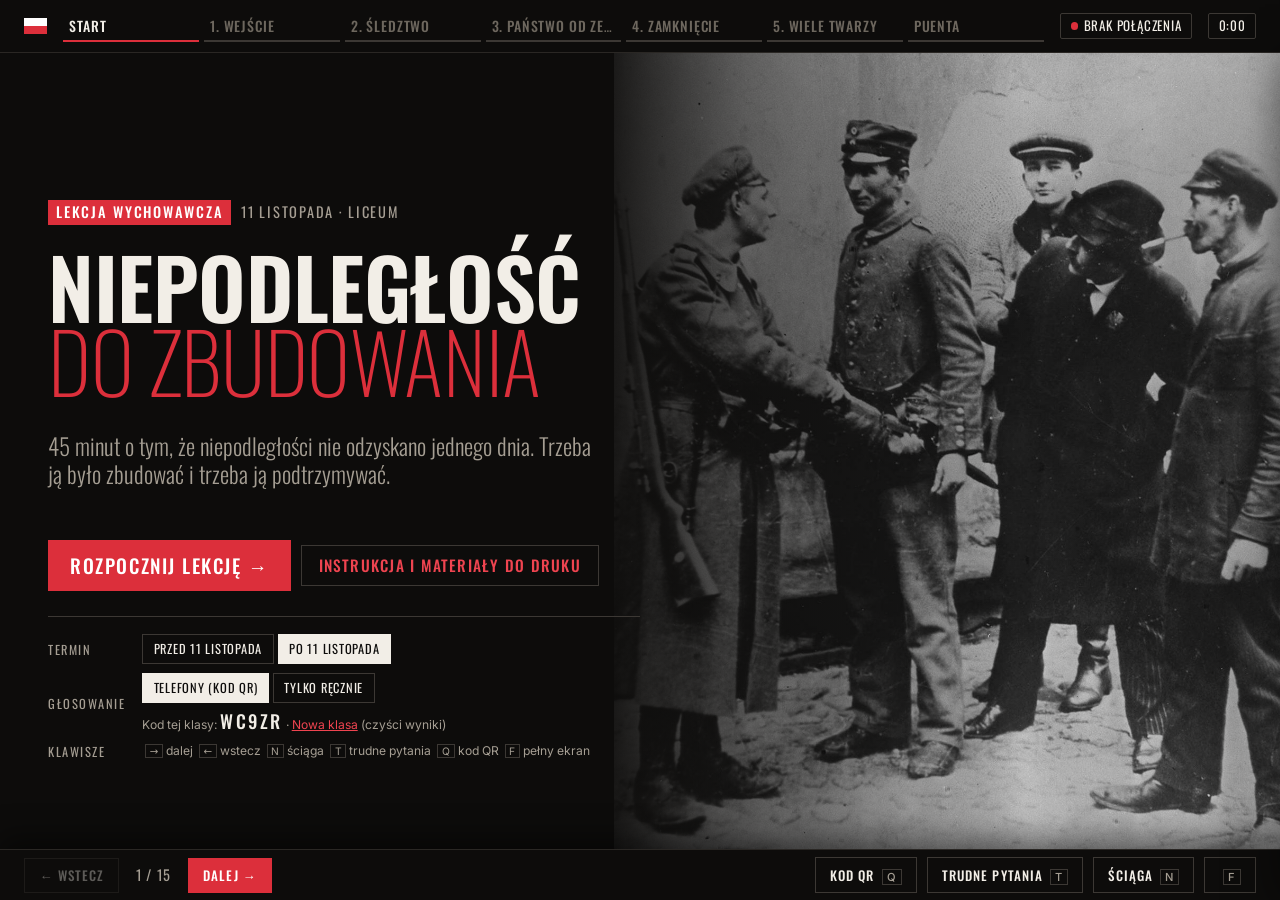
==== commit e3ca7da8: "Pasek po najechaniu, nowe czasy (45 min), etap 5 ze zwrotem akcji, bez modułu B, poprawki osi i minu" ====
--- a/docs/index.html
+++ b/docs/index.html
@@ -42,7 +42,7 @@
 #zegar{font-variant-numeric:tabular-nums}
 
 /* ---------- scena ---------- */
-#scena{position:absolute;top:calc(var(--u)*4.4);bottom:calc(var(--u)*4.2);left:0;right:0;display:flex;justify-content:center;overflow:auto;overflow-x:hidden}
+#scena{position:absolute;top:calc(var(--u)*4.4);bottom:0;left:0;right:0;display:flex;justify-content:center;overflow:auto;overflow-x:hidden}
 #ekran{width:min(100%,calc(var(--u)*150));padding:calc(var(--u)*2.6) calc(var(--u)*4) calc(var(--u)*2);display:flex;flex-direction:column;min-height:100%}
 #ekran>*:not(.foto-tlo):not(.podpis){position:relative;z-index:1}
 .ekran-in>*:not(.foto-tlo):not(.podpis){animation:wej .45s ease-out both}
@@ -126,7 +126,7 @@
 .odp-z-foto .fig{height:calc(var(--u)*16)}
 
 /* ---------- oś czasu ---------- */
-.os{display:grid;grid-template-columns:repeat(7,1fr);border-top:1px solid var(--linia2);margin-bottom:calc(var(--u)*1.6)}
+.os{position:relative;z-index:3;display:grid;grid-template-columns:repeat(7,1fr);border-top:1px solid var(--linia2);margin-bottom:calc(var(--u)*1.6)}
 .punkt{border:0;background:transparent;padding:calc(var(--u)*.7) 0 0;text-align:left;position:relative;font-family:var(--cond);color:var(--jasny);letter-spacing:.04em}
 .punkt:before{content:"";position:absolute;top:-1px;left:0;right:calc(var(--u)*1);height:3px;background:transparent;transition:background .2s}
 .punkt i{display:none}
@@ -137,7 +137,7 @@
 .punkt.jedenasty span{color:var(--czerwien2)}
 .os-opis{flex:1;min-height:0}
 .os-det{display:grid;grid-template-columns:auto 1fr calc(var(--u)*30);gap:calc(var(--u)*2.6);align-items:start;height:100%}
-.os-det .dzien{font-family:var(--cond);line-height:.8;text-align:left}
+.os-det .dzien{pointer-events:none;font-family:var(--cond);line-height:.8;text-align:left}
 .os-det .dzien b{display:block;font-size:11em;font-weight:500;color:transparent;-webkit-text-stroke:2px var(--tusz)}
 .os-det .dzien span{display:block;font-size:1.2em;letter-spacing:.2em;color:var(--czerwien);margin-top:.9em;font-weight:400}
 .os-det .wyd{font-family:var(--cond);font-weight:300;font-size:1.75em;line-height:1.28}
@@ -160,7 +160,7 @@
 .krok:before{counter-increment:k;content:"0" counter(k);font-family:var(--cond);font-size:1.3em;color:var(--czerwien);font-weight:500}
 .krok .cz{font-family:var(--cond);font-size:.8em;color:var(--szary);letter-spacing:.08em;text-transform:uppercase}
 .minutnik{font-family:var(--cond);font-size:9em;font-weight:300;line-height:1;font-variant-numeric:tabular-nums;text-align:center;letter-spacing:-.01em}
-.minutnik.koniec{color:var(--czerwien)}
+.minutnik.po-czasie{color:var(--czerwien)}
 .zetony{display:flex;gap:.6em;justify-content:center;margin:calc(var(--u)*.6) 0 calc(var(--u)*1)}
 .zetony i{width:calc(var(--u)*2.6);height:calc(var(--u)*2.6);border-radius:50%;background:var(--czerwien)}
 .sym-prawa{border:1px solid var(--linia2);background:rgba(13,12,11,.6);padding:calc(var(--u)*2);text-align:center}
@@ -241,6 +241,18 @@
 .historia b{font-family:var(--cond);font-size:2em;font-weight:500;color:transparent;-webkit-text-stroke:1.5px var(--tusz);line-height:1}
 .historia div:nth-child(2) b,.historia div:nth-child(5) b{-webkit-text-stroke:0;color:var(--czerwien)}
 
+/* ---------- zwrot akcji ---------- */
+.zwrot{display:grid;grid-template-columns:repeat(12,1fr);gap:calc(var(--u)*.5);margin-top:calc(var(--u)*.4)}
+.osoba{display:flex;flex-direction:column;gap:.3em;animation:obrot .7s cubic-bezier(.2,.7,.2,1) both}
+.osoba img{width:100%;aspect-ratio:3/4;object-fit:cover;object-position:center 18%;filter:grayscale(1) contrast(1.1)}
+.osoba span{font-family:var(--cond);text-transform:uppercase;letter-spacing:.02em;font-size:.6em;line-height:1.15}
+@keyframes obrot{from{opacity:0;transform:perspective(800px) rotateY(90deg)}to{opacity:1;transform:none}}
+#ekran>div.puenta-zwrot.puenta-zwrot{position:relative;margin-top:calc(var(--u)*2.2);width:100%;background:rgba(13,12,11,.95);border:1px solid var(--linia2);border-top:4px solid var(--czerwien);padding:calc(var(--u)*2.4) calc(var(--u)*3);box-shadow:0 30px 80px rgba(0,0,0,.75);z-index:5;animation:wyskok .6s cubic-bezier(.2,.8,.2,1) 2.2s both}
+.puenta-zwrot h2{font-size:3em;margin-bottom:.3em}
+.puenta-zwrot p{margin:0 0 .8em;font-size:1.05em;color:var(--szary)}
+.puenta-zwrot .pyt{font-family:var(--cond);font-weight:300;font-size:2.3em;line-height:1.2;color:var(--tusz);text-transform:uppercase;margin:0;border-left:3px solid var(--czerwien);padding-left:calc(var(--u)*1.4)}
+@keyframes wyskok{from{opacity:0;transform:translateY(30px) scale(.98)}to{opacity:1;transform:none}}
+
 /* ---------- koniec ---------- */
 .koniec{flex:1;display:flex;flex-direction:column;justify-content:center;align-items:flex-start;gap:calc(var(--u)*2.4);max-width:70%}
 .koniec .zd{font-family:var(--cond);font-weight:300;font-size:3em;line-height:1.15;text-transform:uppercase;border-left:3px solid var(--czerwien);padding-left:calc(var(--u)*2)}
@@ -249,14 +261,16 @@
 .koniec .pas2 i{flex:1;background:#fff}.koniec .pas2 i+i{background:var(--czerwien)}
 
 /* ---------- dolny pasek ---------- */
-#dol{position:fixed;bottom:0;left:0;right:0;height:calc(var(--u)*4.2);display:flex;align-items:center;gap:calc(var(--u)*.8);padding:0 calc(var(--u)*2);border-top:1px solid var(--linia);background:var(--tlo);z-index:5}
+#dol{transform:translateY(100%);transition:transform .25s ease;position:fixed;bottom:0;left:0;right:0;height:calc(var(--u)*4.2);display:flex;align-items:center;gap:calc(var(--u)*.8);padding:0 calc(var(--u)*2);border-top:1px solid var(--linia);background:var(--tlo);z-index:5}
 #dol .btn{font-size:.68em}
 #nr{font-family:var(--cond);font-size:.75em;color:var(--szary);font-variant-numeric:tabular-nums;margin:0 .5em;letter-spacing:.08em}
 .odstep{flex:1}
+#dol.wid{transform:none;box-shadow:0 -10px 30px rgba(0,0,0,.5)}
+#strefa{position:fixed;left:0;right:0;bottom:0;height:calc(var(--u)*3);z-index:4}
 kbd{font-family:var(--sans);font-size:.85em;border:1px solid var(--linia2);padding:0 .35em;margin-left:.3em;text-transform:none;color:var(--szary)}
 
 /* ---------- panel nauczyciela (jasny, jak kartka) ---------- */
-#panel{position:fixed;top:calc(var(--u)*4.4);bottom:calc(var(--u)*4.2);right:0;width:min(34vw,560px);background:#efe9df;color:#1f1d1a;z-index:6;transform:translateX(102%);transition:transform .3s ease;overflow:auto;padding:calc(var(--u)*1.6);font-size:.82em;box-shadow:-10px 0 40px rgba(0,0,0,.5)}
+#panel{position:fixed;top:calc(var(--u)*4.4);bottom:0;right:0;width:min(34vw,560px);background:#efe9df;color:#1f1d1a;z-index:6;transform:translateX(102%);transition:transform .3s ease;overflow:auto;padding:calc(var(--u)*1.6);font-size:.82em;box-shadow:-10px 0 40px rgba(0,0,0,.5)}
 #panel.otw{transform:none}
 #panel h2{font-size:1.6em;color:#1f1d1a;margin-bottom:.2em}
 #panel h4{font-family:var(--cond);font-weight:500;font-size:.75em;letter-spacing:.14em;text-transform:uppercase;color:var(--czerwienG);margin:1.3em 0 .4em}
@@ -266,7 +280,7 @@
 #panel .btn{color:#1f1d1a;border-color:#bdb4a5}
 #panel .tmr{display:flex;align-items:center;gap:.6em;background:#fff;padding:.6em .8em;margin-top:.6em}
 #panel .tmr .t{font-family:var(--cond);font-size:2em;font-variant-numeric:tabular-nums;min-width:3em}
-#panel .tmr.koniec .t{color:var(--czerwienG)}
+#panel .tmr.po-czasie .t{color:var(--czerwienG)}
 #panel .czas{color:#6b645a}
 #panel details{border-top:1px solid #d6cdbd;padding:.45em 0}
 #panel summary{cursor:pointer;font-weight:600}
@@ -296,6 +310,7 @@
   <span class="chip" title="Czas od rozpoczęcia lekcji"><span id="zegar">0:00</span></span>
 </header>
 <main id="scena"><div id="ekran"></div></main>
+<div id="strefa"></div>
 <footer id="dol">
   <button class="btn" id="wstecz" title="Poprzedni ekran (←)">← Wstecz</button>
   <span id="nr"></span>
@@ -327,8 +342,8 @@
 function nowyTok(){ return Math.random().toString(36).slice(2)+Date.now().toString(36); }
 function domyslny(){
   var d=new Date(); var przed = (d.getMonth()<10) || (d.getMonth()===10 && d.getDate()<11);
-  return { wariant: przed?"przed":"po", modA:false, modB:false, reczny: !ADRES, kod:nowyKod(), tok:nowyTok(),
-    idx:0, start:0, odsl:{}, man:{}, grupy:{n:5, wyb:[]}, odwr:{}, teza:0, ref:0, karta:-1, notatki:[], ukryte:{}, widok:"sciana", zaslona:false, os:-1, osWid:{}, postac:-1 };
+  return { wariant: przed?"przed":"po", reczny: !ADRES, kod:nowyKod(), tok:nowyTok(),
+    idx:0, start:0, odsl:{}, man:{}, grupy:{n:5, wyb:[]}, odwr:{}, teza:0, ref:0, karta:-1, zwrot:0, notatki:[], ukryte:{}, widok:"sciana", zaslona:false, os:-1, osWid:{}, postac:-1 };
 }
 var S;
 try { S = JSON.parse(localStorage.getItem(KLUCZ)) || domyslny(); } catch(e){ S = domyslny(); }
@@ -424,7 +439,7 @@
 }
 function tik(){
   for (var n in MIN){ var m=MIN[n]; if(m.run && m.end-Date.now()<=0){ m.run=false; m.left=0; if(!m.dz){ m.dz=true; dzwonek(); toast("Koniec czasu"); } } }
-  document.querySelectorAll("[data-min]").forEach(function(el){ var n=el.getAttribute("data-min"); el.textContent=mmss(minPoz(n)); var k=MIN[n]&&MIN[n].left<=0&&!MIN[n].run; el.closest(".tmr,.minutnik") && el.closest(".tmr,.minutnik").classList.toggle("koniec", !!k); if(el.classList.contains("minutnik")) el.classList.toggle("koniec",!!k); });
+  document.querySelectorAll("[data-min]").forEach(function(el){ var n=el.getAttribute("data-min"); el.textContent=mmss(minPoz(n)); var k=MIN[n]&&MIN[n].left<=0&&!MIN[n].run; el.closest(".tmr,.minutnik") && el.closest(".tmr,.minutnik").classList.toggle("po-czasie", !!k); });
   document.querySelectorAll("[data-minbtn]").forEach(function(b){ var m=MIN[b.getAttribute("data-minbtn")]; b.textContent = m&&m.run ? "Pauza" : "Start"; });
   $("#zegar").textContent = S.start ? mmss(Date.now()-S.start) : "0:00";
 }
@@ -435,10 +450,10 @@
   {id:"s", nazwa:"Start", min:0},
   {id:"1", nazwa:"1. Wejście", min:5},
   {id:"2", nazwa:"2. Śledztwo", min:8},
-  {id:"3", nazwa:"3. Państwo od zera", min:20},
-  {id:"4", nazwa:"4. Zamknięcie", min:10},
-  {id:"p", nazwa:"Puenta", min:2},
-  {id:"m", nazwa:"Moduł A", min:20}
+  {id:"3", nazwa:"3. Państwo od zera", min:15},
+  {id:"4", nazwa:"4. Zamknięcie", min:5},
+  {id:"m", nazwa:"5. Wiele twarzy", min:10},
+  {id:"p", nazwa:"Puenta", min:2}
 ];
 
 /* ================= ekrany ================= */
@@ -482,7 +497,6 @@
         '</div>'+
         '<div class="ustaw">'+
           '<h3>Termin</h3><div class="przel"><button data-wariant="przed" class="'+(w==="przed"?"wl":"")+'">Przed 11 listopada</button><button data-wariant="po" class="'+(w==="po"?"wl":"")+'">Po 11 listopada</button></div>'+
-          '<h3>Moduły</h3><div class="przel"><button data-mod="modB" class="'+(S.modB?"wl":"")+'">B · Historia święta</button><button data-mod="modA" class="'+(S.modA?"wl":"")+'">A · Wiele twarzy niepodległości</button></div>'+
           '<h3>Głosowanie</h3>'+(ADRES?
             '<div><div class="przel"><button data-tryb="tel" class="'+(!S.reczny?"wl":"")+'">Telefony (kod QR)</button><button data-tryb="rek" class="'+(S.reczny?"wl":"")+'">Tylko ręcznie</button></div>'+
             '<div class="mini" style="margin-top:.4em">'+(!S.reczny?'Kod tej klasy: <span class="kodsesji">'+S.kod+'</span> · <a href="#" data-akcja="nowa">Nowa klasa</a> (czyści wyniki)':'Głosy wpisujesz przyciskami + i −. Działa bez internetu.')+'</div></div>'
@@ -500,8 +514,8 @@
     cur:function(){return {id:"czekaj1",typ:"czekaj",tresc:"Jesteś połączony. Za chwilę pierwsze pytanie."};},
     html:function(){
       var tel=NA_ZYWO();
-      return fotoTlo("rozbrajanie","pelne")+etyk("Etap 1 · Wejście","5 minut")+'<div class="kolumny"><div><p class="lead">„'+esc(wariant().otwarcie)+'”</p>'+
-        (tel?'<p class="mdl" style="margin-top:1.4em;max-width:30em">Zeskanujcie kod telefonem. Pytania będą pojawiać się same, nie trzeba niczego instalować ani się logować. Głosowanie jest anonimowe.</p>'
+      return fotoTlo("rozbrajanie","pelne")+etyk("Etap 1 · Wejście")+'<div class="kolumny"><div><p class="lead">„'+esc(wariant().otwarcie)+'”</p>'+
+        (tel?''
             :'<p class="mdl" style="margin-top:1.4em">Za chwilę dwa szybkie pytania.</p>')+
         '</div>'+(tel? blokQR() : '<div class="wniosek duzy" style="font-size:2.2em">Co właściwie wydarzyło się 11 listopada 1918 roku?</div>')+'</div>';
     },
@@ -521,8 +535,8 @@
       h+='</div>';
       return h;
     },
-    dalej:function(){ if(Object.keys(S.osWid).length<T.os.length){ var i=S.os+1; while(S.osWid[i]&&i<T.os.length) i++; if(i>=T.os.length) return false; S.os=i; S.osWid[i]=1; zapisz(); odswiez(); return true; } return false; },
-    wstecz:function(){ return false; },
+    dalej:function(){ if(S.os<T.os.length-1){ S.os++; S.osWid[S.os]=1; zapisz(); odswiez(); return true; } return false; },
+    wstecz:function(){ if(S.os>0){ S.os--; zapisz(); odswiez(); return true; } return false; },
     sciaga:{czas:"4 min", powiedz:["Niepodległość nie przyszła jednego dnia. Zobaczmy, co działo się jesienią 1918 roku."],
       oczekuj:["Przechodź po kolei przez daty (klawisz → odsłania następną). Przy każdej przeczytaj krótko wydarzenie i argument.","Uczniowie mogą zapisywać sobie datę, która najbardziej ich przekonuje."],
       uwagi:["Jeśli brakuje czasu: pokaż tylko 7 X, 11 XI i 28 XI i od razu przejdź do głosowania.","Rada Regencyjna: organ powołany przez Niemcy i Austro-Węgry w 1917 r., ale złożony z Polaków."]}
@@ -548,31 +562,23 @@
   },
   { id:"wniosek2", etap:"2", cur:function(){return {id:"czekaj3",typ:"czekaj",tresc:"Patrz na ekran."};},
     html:function(){ return fotoTlo("compiegne","pelne")+etyk("Etap 2 · Wniosek")+'<div style="flex:1;display:flex;align-items:center;max-width:62%"><div class="wniosek duzy">'+esc(T.wniosek2)+'</div></div>'; },
-    sciaga:{czas:"1 min", powiedz:["Przeczytaj wniosek na głos.","„A teraz sprawdzimy, jak trudna była ta najtrudniejsza część.”"], oczekuj:[], uwagi:["Jeśli włączony jest moduł B, następny ekran to krótka historia samego święta (5 min)."]}
-  },
-  { id:"modB", etap:"2", modul:"modB", cur:function(){return {id:"czekaj4",typ:"czekaj",tresc:"Patrz na ekran."};},
-    html:function(){
-      var h=etyk("Moduł B","Historia samego święta")+'<h2 class="ekran-tyt">Święto, które też trzeba było odzyskać</h2><div class="historia">';
-      T.historiaSwieta.forEach(function(x){ h+='<div><b>'+esc(x.rok)+'</b><span>'+esc(x.txt)+'</span></div>'; });
-      return h+'</div><div class="wniosek" style="margin-top:1.4em">'+esc(T.wniosekB)+'</div>';
-    },
-    sciaga:{czas:"5 min (poza planem 45 min)", powiedz:["Samo święto też ma swoją historię."], oczekuj:["Pytanie do klasy: dlaczego w PRL ludzie świętowali 11 listopada mimo zakazu?"], uwagi:["22 lipca 1944 r. ogłoszono manifest PKWN. W PRL był to główny dzień państwowy."]}
+    sciaga:{czas:"1 min", powiedz:["Przeczytaj wniosek na głos.","„A teraz sprawdzimy, jak trudna była ta najtrudniejsza część.”"], oczekuj:[], uwagi:[]}
   },
   { id:"sym", etap:"3", cur:function(){return {id:"czekaj5",typ:"czekaj",tresc:"Pracujecie w grupach na papierowych kartach. Telefon odłóż na chwilę."};},
     html:function(){
-      return fotoTlo("haller","slabe")+etyk("Etap 3 · Symulacja","Państwo od zera · 20 minut")+'<div class="kolumny" style="align-items:start"><div><h2 class="ekran-tyt" style="font-size:3.2em">Jest listopad 1918. Jesteście rządem.</h2>'+
+      return fotoTlo("haller","slabe")+etyk("Etap 3 · Symulacja","Państwo od zera")+'<div class="kolumny" style="align-items:start"><div><h2 class="ekran-tyt" style="font-size:3.2em">Jest listopad 1918. Jesteście rządem.</h2>'+
         '<div class="kroki">'+
-          '<div class="krok"><span>Podzielcie się na grupy. Każda grupa to rząd odrodzonej Polski i dostaje 7 kart problemów.</span><span class="cz">2 min</span></div>'+
-          '<div class="krok"><span>Macie tylko <b>3 żetony</b>, czyli siły i pieniądze państwa. Wybierzcie trzy problemy, którymi zajmiecie się najpierw.</span><span class="cz">8 min</span></div>'+
+          '<div class="krok"><span>Podzielcie się na grupy. Każda grupa to rząd odrodzonej Polski i dostaje 7 kart problemów.</span><span class="cz">1 min</span></div>'+
+          '<div class="krok"><span>Macie tylko <b>3 żetony</b>, czyli siły i pieniądze państwa. Wybierzcie trzy problemy, którymi zajmiecie się najpierw.</span><span class="cz">6 min</span></div>'+
           '<div class="krok"><span>Każdy wybór uzasadnijcie jednym zdaniem na karcie notatek.</span><span class="cz"></span></div>'+
-          '<div class="krok"><span>Wychowawca wpisze wasze wybory, a potem odsłonimy, co działo się naprawdę.</span><span class="cz">8 min</span></div>'+
+          '<div class="krok"><span>Wychowawca wpisze wasze wybory, a potem odsłonimy, co działo się naprawdę.</span><span class="cz">7 min</span></div>'+
         '</div></div><div class="sym-prawa"><div class="zetony"><i></i><i></i><i></i></div><div class="minutnik" data-min="sym">'+mmss(minPoz("sym"))+'</div>'+
-        '<div class="przyciski" style="justify-content:center"><button class="btn" data-ust="sym|2">Podział 2:00</button><button class="btn" data-ust="sym|8">Decyzja 8:00</button><button class="btn glowny" data-minbtn="sym">Start</button></div></div></div>';
-    },
-    enter:function(){ if(!MIN.sym) minReset("sym",8*60000); },
-    sciaga:{czas:"10 min (2 podział + 8 decyzja)", powiedz:["Jest listopad 1918. Każda grupa to rząd. Państwo ma 7 wielkich problemów, ale sił i pieniędzy starczy na trzy. Wybierzcie, czym zajmiecie się najpierw, i uzasadnijcie każdy wybór jednym zdaniem."],
+        '<div class="przyciski" style="justify-content:center"><button class="btn" data-ust="sym|1">Podział 1:00</button><button class="btn" data-ust="sym|6">Decyzja 6:00</button><button class="btn glowny" data-minbtn="sym">Start</button></div></div></div>';
+    },
+    enter:function(){ if(!MIN.sym) minReset("sym",6*60000); },
+    sciaga:{czas:"7 min (1 podział + 6 decyzja)", powiedz:["Jest listopad 1918. Każda grupa to rząd. Państwo ma 7 wielkich problemów, ale sił i pieniędzy starczy na trzy. Wybierzcie, czym zajmiecie się najpierw, i uzasadnijcie każdy wybór jednym zdaniem."],
       oczekuj:["Grupy kłócą się o wybór. To dobrze: o to chodzi.","Najczęściej wybierane: wojsko, granice, głód. Najczęściej pomijane: prawo, komunikacja."],
-      uwagi:["Karty problemów są tylko na papierze (bez części „co zrobiono”, ta jest w aplikacji).","Ustaw minutnik: najpierw „Podział 2:00”, potem „Decyzja 8:00”. Na koniec usłyszysz łagodny sygnał.","Chodź między grupami. Pytaj: „Co się stanie z kartą, której nie wybraliście?”"]}
+      uwagi:["Karty problemów są tylko na papierze (bez części „co zrobiono”, ta jest w aplikacji).","Ustaw minutnik: najpierw „Podział 1:00”, potem „Decyzja 6:00”. Na koniec usłyszysz łagodny sygnał.","Karty i karty notatek połóż na ławkach przed lekcją, żeby podział zajął minutę.","Chodź między grupami. Pytaj: „Co się stanie z kartą, której nie wybraliście?”"]}
   },
   { id:"tablica", etap:"3", cur:function(){return {id:"czekaj6",typ:"czekaj",tresc:"Wychowawca wpisuje wybory grup. Patrz na ekran."};},
     html:function(){ return etyk("Etap 3 · Zestawienie","Wybory grup")+'<h2 class="ekran-tyt" style="margin-bottom:.6em">Co wybrały rządy?</h2><div id="dyn"></div>'; },
@@ -607,7 +613,7 @@
       return h+'</div></div>';
     },
     dalej:function(){ for(var i=0;i<T.karty.length;i++) if(!S.odwr[i]){ S.odwr[i]=1; S.karta=i; zapisz(); odswiez(); return true; } return false; },
-    sciaga:{czas:"5 min", powiedz:["Sprawdźmy, co działo się naprawdę. Zacznijmy od problemu, który najczęściej pomijaliście."],
+    sciaga:{czas:"4 min", powiedz:["Sprawdźmy, co działo się naprawdę. Zacznijmy od problemu, który najczęściej pomijaliście."],
       oczekuj:["Klikaj kolejne karty (lub naciskaj →). Na ekranie pojawia się: co zrobiono i co groziło bez tego.","Uczniowie zauważą, że prawie każdy problem ciągnął się latami (złoty dopiero w 1924 r., kodeks karny w 1932 r.)."],
       uwagi:["Armia Hallera: polska armia utworzona we Francji, przybyła do kraju wiosną 1919 r.","ARA: amerykańska pomoc żywnościowa, w szczytowym okresie dożywiała ponad milion dzieci."]}
   },
@@ -619,7 +625,7 @@
       h+='</ul></div><div>'+(o?'<div class="wniosek ekran-in" style="font-size:1.25em">'+esc(T.puentaWychowawcza)+'</div>':'<button class="btn glowny" data-odsl="puenta3|1">Pokaż puentę wychowawczą</button>')+'</div></div>';
       return h;
     },
-    sciaga:{czas:"2 min", powiedz:["Przeczytaj zdanie na górze ekranu.","Zadaj 1–2 pytania z listy, potem kliknij puentę i przeczytaj ją na głos."], oczekuj:["„Nie dało się po kolei.” „Musieli wszyscy.” Na pytanie „kto musiał się zaangażować” dopisuj zawody: nauczyciele, kolejarze, lekarze, urzędnicy."], uwagi:["Ta puenta to most do współczesności w etapie 4."]}
+    sciaga:{czas:"1 min", powiedz:["Przeczytaj zdanie na górze ekranu.","Zadaj jedno pytanie z listy, potem kliknij puentę i przeczytaj ją na głos."], oczekuj:["„Nie dało się po kolei.” „Musieli wszyscy.” Na pytanie „kto musiał się zaangażować” dopisuj zawody: nauczyciele, kolejarze, lekarze, urzędnicy."], uwagi:["Brak czasu: tylko zdanie z góry ekranu i puenta wychowawcza, bez rozmowy.","Ta puenta to most do współczesności w etapie 4."]}
   },
   { id:"linia", etap:"4", q:function(){return "linia"+S.teza;},
     cur:function(){ return {id:"linia"+S.teza,typ:"linia",tresc:T.linia.tezy[S.teza],lewo:T.linia.lewo,prawo:T.linia.prawo}; },
@@ -638,8 +644,8 @@
       if(pokazPM()){ var m=S.man[qid]||[]; h+='<div class="segmenty">'; ["zdecydowanie nie","raczej nie","nie wiem","raczej tak","zdecydowanie tak"].forEach(function(t,i){ h+='<div><span class="plusminus"><button data-plus="'+qid+'|'+i+'|-1|5">−</button><button data-plus="'+qid+'|'+i+'|1|5">+</button></span>'+t+' ('+(m[i]||0)+')</div>'; }); h+='</div>'; }
       return h;
     },
-    sciaga:{czas:"4 min", powiedz:["Teraz nie o historii, tylko o was. Na telefonie przesuńcie suwak tak, jak bardzo zgadzacie się z tezą. Nikt nie widzi, kto gdzie stoi."],
-      oczekuj:["Wybierz 2–3 tezy (przyciski nad tezą). Po każdej zapytaj: „Dlaczego ktoś mógłby stanąć po drugiej stronie?”"].concat(T.linia.zasady),
+    sciaga:{czas:"2 min", powiedz:["Teraz nie o historii, tylko o was. Na telefonie przesuńcie suwak tak, jak bardzo zgadzacie się z tezą. Nikt nie widzi, kto gdzie stoi."],
+      oczekuj:["Wybierz 1–2 tezy (przyciski nad tezą). Po każdej zapytaj: „Dlaczego ktoś mógłby stanąć po drugiej stronie?”"].concat(T.linia.zasady),
       uwagi:["Bez telefonów: uczniowie stają wzdłuż sali (jedna ściana: nie zgadzam się, druga: zgadzam się). Liczby wpisujesz w pięciu przedziałach przyciskami + i −.","Nie oceniaj stanowisk i nie wchodź w spory partyjne. Jeśli rozmowa skręca w politykę bieżącą, użyj odpowiedzi z „Trudnych pytań” (klawisz T)."]}
   },
   { id:"refleksja", etap:"4", q:function(){return "ref"+S.ref;},
@@ -665,33 +671,50 @@
       }
       return h;
     },
-    sciaga:{czas:"5 min", powiedz:["Na koniec jedno pytanie, odpowiedź anonimowa, kilka słów. Nie ma złych odpowiedzi."],
+    sciaga:{czas:"3 min", powiedz:["Jedno pytanie, odpowiedź anonimowa, kilka słów. Nie ma złych odpowiedzi."],
       oczekuj:["Wybierz jedno z trzech pytań (przyciski u góry). Przy krótkich odpowiedziach („Niepodległość to dla mnie…”) dobrze działa widok „Chmura”.","Przeczytaj na głos kilka odpowiedzi. Bez debaty i bez oceniania."],
       uwagi:["Kliknięcie karteczki ukrywa ją (np. żart nie na miejscu). Wulgaryzmy są maskowane automatycznie.","„Zasłoń” chowa ścianę, gdy chcesz najpierw przejrzeć odpowiedzi.","Bez telefonów: karteczki samoprzylepne. Zbierz je i wpisz kilka w pole pod ścianą (pole widoczne przy otwartej ściądze)."]}
   },
-  { id:"koniec", etap:"p", cur:function(){return {id:"koniec",typ:"koniec",tresc:"Dziękujemy za udział w lekcji."};},
-    html:function(){ return fotoTlo("rozbrajanie")+'<div class="koniec"><div class="pas2"><i></i><i></i></div><div class="zd">'+esc(wariant().zamkniecie)+'</div><div class="daty">11 listopada 1918 · 11 listopada '+new Date().getFullYear()+'</div></div>'; },
-    sciaga:{czas:"2 min", powiedz:[wariantZam], oczekuj:["Przeczytaj zdanie spokojnie, bez komentarza. To koniec lekcji."], uwagi:["Etap 4 i puenta nie mogą zniknąć: bez nich lekcja wychowawcza staje się lekcją historii."]}
-  },
-  { id:"modA", etap:"m", modul:"modA", cur:function(){return {id:"czekaj9",typ:"czekaj",tresc:"Moduł: Wiele twarzy niepodległości. Patrz na ekran."};},
-    html:function(){ return etyk("Moduł A","Wiele twarzy niepodległości")+'<h2 class="ekran-tyt" style="margin-bottom:.7em">'+esc(T.pytanieModuluA)+'</h2><div id="dyn"></div>'; },
+  { id:"modA", etap:"m", cur:function(){return {id:"czekaj9",typ:"czekaj",tresc:"Wiele twarzy niepodległości. Patrz na ekran."};},
+    html:function(){
+      var Z=T.zwrot;
+      if(S.zwrot) return fotoTlo(Z.tlo,"slabe")+etyk("Etap 5 · Wiele twarzy","A dziś?")+'<div class="zwrot">'+Z.osoby.map(function(o,i){ return '<div class="osoba" style="animation-delay:'+(i*0.11).toFixed(2)+'s"><img src="img/'+o.foto+'.jpg" alt=""><span>'+esc(o.imie)+'</span></div>'; }).join("")+'</div>'+
+        '<div class="puenta-zwrot"><div class="etykieta"><b>1918 · '+new Date().getFullYear()+'</b></div><h2>'+esc(Z.tytul)+'</h2><p>'+esc(Z.tekst)+'</p><p class="pyt">'+esc(Z.pytanie)+'</p></div>';
+      return etyk("Etap 5 · Wiele twarzy niepodległości",S.postac>=0?(S.postac+1)+" z "+T.postacie.length:"")+'<h2 class="ekran-tyt" style="margin-bottom:.7em">'+esc(T.pytanieModuluA)+'</h2><div id="dyn"></div>';
+    },
     dyn:function(){
       var h='<div class="postacie">';
       T.postacie.forEach(function(p,i){ h+='<button class="postac'+(S.postac===i?" akt":"")+'" data-postac="'+i+'"><img src="img/'+POSTAC_FOTO[i]+'.jpg" alt=""><h3>'+esc(p.imie)+'</h3><div class="lata">'+esc(p.lata)+'</div><p>'+esc(p.watek)+'</p></button>'; });
       h+='</div>';
-      if(S.postac>=0){ var p=T.postacie[S.postac]; h+='<div class="bio-ekran ekran-in"><h3>'+esc(p.imie)+' <span class="mdl" style="font-weight:300">'+esc(p.lata)+'</span></h3><p class="mdl" style="margin:.2em 0 0;font-family:var(--cond);text-transform:uppercase;letter-spacing:.08em;font-size:.8em;color:var(--czerwien2)">'+esc(p.watek)+'</p><p style="margin:.5em 0;font-size:.92em">'+esc(p.bio)+'</p><p class="mdl" style="margin:0;font-size:.85em"><b style="color:var(--czerwien)">Pytanie dla grupy:</b> '+esc(p.pytanie)+'</p></div>'; }
+      if(S.postac>=0){ var p=T.postacie[S.postac]; h+='<div class="bio-ekran ekran-in"><h3>'+esc(p.imie)+' <span class="mdl" style="font-weight:300">'+esc(p.lata)+'</span></h3><p class="mdl" style="margin:.2em 0 0;font-family:var(--cond);text-transform:uppercase;letter-spacing:.08em;font-size:.8em;color:var(--czerwien2)">'+esc(p.watek)+'</p><p style="margin:.5em 0;font-size:.92em">'+esc(p.bio)+'</p></div>'; }
+      else h+='<p class="mdl" style="margin-top:1.4em">Naciskaj →, aby poznawać kolejne postacie.</p>';
       return h;
     },
-    sciaga:{czas:"15–20 min (na drugą godzinę lub zamiast etapu 2)", powiedz:["Każda grupa dostaje jedną postać. Przeczytajcie biogram i odpowiedzcie: kim był(a), jakie miał(a) poglądy, jak przyczynił(a) się do niepodległości, z kim się spierał(a)."],
-      oczekuj:["Grupy prezentują postać w 1 minutę. Na koniec pytanie: co ich różniło, a co mimo to połączyło?","Odpowiedź, do której warto dojść: różnili się prawie we wszystkim, ale łączyło ich to, że chcieli niepodległego państwa i dla niego pracowali."],
-      uwagi:["Biogramy do druku są w materiałach (druk.html).","Kliknięcie postaci pokazuje jej biogram na ekranie."]}
+    dalej:function(){
+      if(S.zwrot) return false;
+      if(S.postac<T.postacie.length-1){ S.postac++; zapisz(); rysuj(); return true; }
+      S.zwrot=1; zapisz(); rysuj(); return true;
+    },
+    wstecz:function(){
+      if(S.zwrot){ S.zwrot=0; zapisz(); rysuj(); return true; }
+      if(S.postac>0){ S.postac--; zapisz(); rysuj(); return true; }
+      return false;
+    },
+    sciaga:{czas:"10 min (7 postaci po ok. 1 min + 3 min na zwrot akcji)", powiedz:["Niepodległość budowali ludzie, którzy bardzo się różnili. Zobaczmy, kim byli."],
+      oczekuj:["Naciskaj →: kolejne postacie i krótki biogram. Przy każdej przeczytaj wątek przewodni i jedno, dwa zdania.","Po ostatniej postaci kolejne → zmienia portrety na współczesnych polityków i pokazuje pytanie. Daj klasie chwilę ciszy, potem zapytaj: „Co musiałoby się stać, żeby dziś było podobnie?”"],
+      uwagi:["Na ekranie są przedstawiciele różnych ugrupowań, celowo bez podpisów funkcji. Nie oceniaj polityków ani partii i nie pozwól, by rozmowa zamieniła się w spór o konkretne osoby. Wracaj do pytania o współpracę mimo różnic.","Zdjęcie w tle: protest w Warszawie w 2020 r., jako symbol dzisiejszych podziałów. Nie komentuj samej sprawy protestu.","Masz więcej czasu (np. druga godzina): rozdaj grupom biogramy z materiałów do druku i poproś o minutowe prezentacje.","Klawisz ← cofa zwrot akcji i kolejne postacie."]}
+  },
+  { id:"koniec", etap:"p", cur:function(){return {id:"koniec",typ:"koniec",tresc:"Dziękujemy za udział w lekcji."};},
+    html:function(){ return fotoTlo("rozbrajanie")+'<div class="koniec"><div class="pas2"><i></i><i></i></div><div class="zd">'+esc(wariant().zamkniecie)+'</div><div class="daty">11 listopada 1918 · 11 listopada '+new Date().getFullYear()+'</div></div>'; },
+    sciaga:{czas:"2 min", powiedz:[wariantZam], oczekuj:["Przeczytaj zdanie spokojnie, bez komentarza. To koniec lekcji."], uwagi:["Etapy 4 i 5 oraz puenta nie mogą zniknąć: bez nich lekcja wychowawcza staje się lekcją historii."]}
   }
+
 ];
 function wariantOtw(){ return "„"+wariant().otwarcie+"”"; }
 function wariantZam(){ return "„"+wariant().zamkniecie+"”"; }
 
 var EKR = [];
-function zbuduj(){ EKR = EKR_WSZ.filter(function(e){ return !e.modul || S[e.modul]; }); if(S.idx>=EKR.length) S.idx=EKR.length-1; }
+function zbuduj(){ EKR = EKR_WSZ.slice(); if(S.idx>=EKR.length) S.idx=EKR.length-1; }
 function liczGr(){ var l=T.karty.map(function(){return 0;}); S.grupy.wyb.slice(0,S.grupy.n).forEach(function(a){ a.forEach(function(i){ l[i]++; }); }); return l; }
 function wartLinii(qid){
   var v=[]; var m=S.man[qid]||[]; [10,30,50,70,90].forEach(function(p,i){ for(var j=0;j<(m[i]||0);j++) v.push(p); });
@@ -712,11 +735,12 @@
   if(e.enter) e.enter();
   // pasek etapów
   var tu=e.etap, ix=ETAPY.findIndex(function(x){return x.id===tu;});
-  $("#etapy").innerHTML=ETAPY.filter(function(x){ return x.id!=="m" || S.modA; }).map(function(x,i){
+  $("#etapy").innerHTML=ETAPY.map(function(x,i){
     var j=ETAPY.indexOf(x);
-    return '<button class="'+(x.id===tu?"teraz":j<ix?"byl":"")+'" data-etap="'+x.id+'"><b>'+esc(x.nazwa)+'</b>'+(x.min?'<span>'+x.min+'′</span>':'')+'</button>';
+    return '<button class="'+(x.id===tu?"teraz":j<ix?"byl":"")+'" data-etap="'+x.id+'"><b>'+esc(x.nazwa)+'</b></button>';
   }).join("");
   $("#nr").textContent=(S.idx+1)+" / "+EKR.length;
+  $("#dol").classList.toggle("wid", e.id==="start");
   $("#wstecz").disabled = S.idx===0; $("#dalej").disabled = S.idx===EKR.length-1;
   $("#scena").scrollTop=0;
   rysujPanel();
@@ -747,7 +771,7 @@
 /* ================= nawigacja ================= */
 function idz(i){ if(i<0||i>=EKR.length) return; S.idx=i; zapisz(); rysuj(); }
 function dalej(){ var e=EKR[S.idx]; if(!S.start && S.idx===0){ S.start=Date.now(); } if(e.dalej && e.dalej()) return; idz(S.idx+1); }
-function wstecz(){ idz(S.idx-1); }
+function wstecz(){ var e=EKR[S.idx]; if(e.wstecz && e.wstecz()) return; idz(S.idx-1); }
 function nakladka(html){ var n=$("#nakladka"); n.innerHTML='<button class="btn zamk" data-akcja="zamknij">Zamknij <kbd>Esc</kbd></button>'+html; n.classList.remove("ukryj"); }
 function zamknijNak(){ $("#nakladka").classList.add("ukryj"); }
 function pokazQR(){ if(!NA_ZYWO()){ toast("Głosowanie telefonami jest wyłączone (tryb ręczny)."); return; } nakladka('<div style="text-align:center">'+etyk("Dołącz do lekcji")+blokQR()+'</div>'); }
@@ -765,7 +789,7 @@
     else if(a==="trudne") pokazTrudne();
     else if(a==="zamknij") zamknijNak();
     else if(a==="pelny") pelny();
-    else if(a==="nowa"){ if(confirm("Rozpocząć lekcję z nową klasą? Wyniki poprzedniej klasy zostaną wyczyszczone.")){ var w=S.wariant,mA=S.modA,mB=S.modB,rc=S.reczny; S=domyslny(); S.wariant=w; S.modA=mA; S.modB=mB; S.reczny=rc; R={}; MIN={}; ostatniCur=null; zapisz(); rysuj(); toast("Nowa klasa, kod "+S.kod); } }
+    else if(a==="nowa"){ if(confirm("Rozpocząć lekcję z nową klasą? Wyniki poprzedniej klasy zostaną wyczyszczone.")){ var w=S.wariant,rc=S.reczny; S=domyslny(); S.wariant=w; S.reczny=rc; R={}; MIN={}; ostatniCur=null; zapisz(); rysuj(); toast("Nowa klasa, kod "+S.kod); } }
     else if(a==="czyscgr"){ S.grupy.wyb=[]; zapisz(); odswiez(); }
     else if(a==="zakryjwsz"){ S.odwr={}; S.karta=-1; zapisz(); odswiez(); }
     else if(a==="zaslona"){ S.zaslona=!S.zaslona; zapisz(); odswiez(); }
@@ -786,7 +810,7 @@
   if(d.ref){ S.ref=+d.ref; zapisz(); rysuj(); return; }
   if(d.widok){ S.widok=d.widok; zapisz(); odswiez(); return; }
   if(d.ukryj!==undefined){ S.ukryte[d.ukryj]=!S.ukryte[d.ukryj]; zapisz(); odswiez(); rysujPanelJesli(); return; }
-  if(d.postac){ S.postac=S.postac===+d.postac?-1:+d.postac; zapisz(); odswiez(); return; }
+  if(d.postac){ S.postac=+d.postac; zapisz(); rysuj(); return; }
   if(d.ust){ p=d.ust.split("|"); minReset(p[0],+p[1]*60000); return; }
   if(d.minbtn){ var m=MIN[d.minbtn]; if(m&&m.run) minPauza(d.minbtn); else minStart(d.minbtn); return; }
   if(d.minreset){ p=d.minreset.split("|"); minReset(p[0],+p[1]*60000); return; }
@@ -808,6 +832,13 @@
   else if(k==="Escape") $("#panel").classList.remove("otw");
 });
 $("#dalej").onclick=dalej; $("#wstecz").onclick=wstecz;
+/* dolny pasek: pojawia się po najechaniu na dół ekranu */
+var dolT=null;
+function dolPokaz(){ $("#dol").classList.add("wid"); clearTimeout(dolT); }
+function dolUkryj(ms){ clearTimeout(dolT); dolT=setTimeout(function(){ if(EKR[S.idx].id!=="start") $("#dol").classList.remove("wid"); }, ms||600); }
+document.addEventListener("mousemove", function(ev){ if(ev.clientY > innerHeight*0.91 || (ev.target.closest && ev.target.closest("#dol"))) dolPokaz(); else if($("#dol").classList.contains("wid")) dolUkryj(); });
+document.addEventListener("pointerdown", function(ev){ if(ev.pointerType!=="mouse" && ev.clientY > innerHeight*0.88){ dolPokaz(); dolUkryj(5000); } });
+document.documentElement.addEventListener("mouseleave", function(){ dolUkryj(300); });
 
 /* odśwież ściągę z podglądem odpowiedzi */
 setInterval(function(){ var e=EKR[S.idx]; if(e.id==="refleksja" && $("#panel").classList.contains("otw")) rysujPanel(); }, 5000);
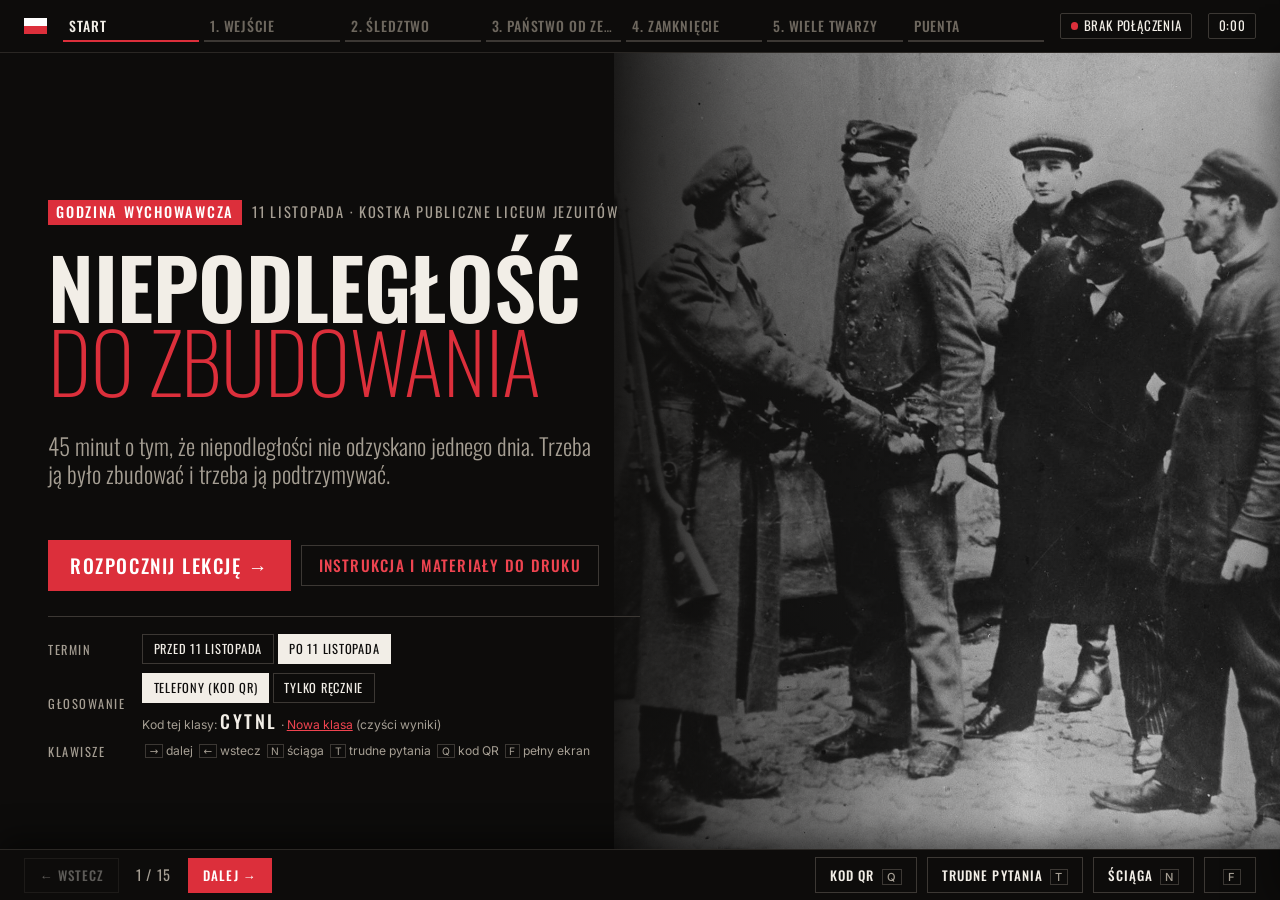
==== commit 62862644: "PKL i Kraków na osi, KOSTKA na starcie, Rynek w kolorze na końcu, współcześni w kolorze, ostrzeżenie" ====
--- a/docs/index.html
+++ b/docs/index.html
@@ -59,6 +59,8 @@
 .foto-tlo.pelne:after{background:linear-gradient(90deg,rgba(13,12,11,.96) 0%,rgba(13,12,11,.82) 45%,rgba(13,12,11,.55) 100%)}
 .foto-tlo.slabe img{opacity:.55;width:100%}
 .foto-tlo.slabe:after{background:rgba(13,12,11,.82)}
+.foto-tlo.kolor img{filter:saturate(1.05) brightness(.95)}
+.foto-tlo.kolor.slabe img{filter:brightness(.9)}
 .podpis{position:absolute;right:calc(var(--u)*1.6);bottom:calc(var(--u)*1);z-index:2;font-size:.55em;color:rgba(242,238,231,.65);max-width:40%;text-align:right;letter-spacing:.02em}
 .fig{margin:0;display:flex;flex-direction:column;gap:.4em}
 .fig img{width:100%;height:100%;min-height:0;object-fit:cover;filter:grayscale(1) contrast(1.1);display:block;flex:1}
@@ -126,7 +128,7 @@
 .odp-z-foto .fig{height:calc(var(--u)*16)}
 
 /* ---------- oś czasu ---------- */
-.os{position:relative;z-index:3;display:grid;grid-template-columns:repeat(7,1fr);border-top:1px solid var(--linia2);margin-bottom:calc(var(--u)*1.6)}
+.os{position:relative;z-index:3;display:grid;grid-template-columns:repeat(9,1fr);border-top:1px solid var(--linia2);margin-bottom:calc(var(--u)*1.6)}
 .punkt{border:0;background:transparent;padding:calc(var(--u)*.7) 0 0;text-align:left;position:relative;font-family:var(--cond);color:var(--jasny);letter-spacing:.04em}
 .punkt:before{content:"";position:absolute;top:-1px;left:0;right:calc(var(--u)*1);height:3px;background:transparent;transition:background .2s}
 .punkt i{display:none}
@@ -244,7 +246,7 @@
 /* ---------- zwrot akcji ---------- */
 .zwrot{display:grid;grid-template-columns:repeat(12,1fr);gap:calc(var(--u)*.5);margin-top:calc(var(--u)*.4)}
 .osoba{display:flex;flex-direction:column;gap:.3em;animation:obrot .7s cubic-bezier(.2,.7,.2,1) both}
-.osoba img{width:100%;aspect-ratio:3/4;object-fit:cover;object-position:center 18%;filter:grayscale(1) contrast(1.1)}
+.osoba img{width:100%;aspect-ratio:3/4;object-fit:cover;object-position:center 18%}
 .osoba span{font-family:var(--cond);text-transform:uppercase;letter-spacing:.02em;font-size:.6em;line-height:1.15}
 @keyframes obrot{from{opacity:0;transform:perspective(800px) rotateY(90deg)}to{opacity:1;transform:none}}
 #ekran>div.puenta-zwrot.puenta-zwrot{position:relative;margin-top:calc(var(--u)*2.2);width:100%;background:rgba(13,12,11,.95);border:1px solid var(--linia2);border-top:4px solid var(--czerwien);padding:calc(var(--u)*2.4) calc(var(--u)*3);box-shadow:0 30px 80px rgba(0,0,0,.75);z-index:5;animation:wyskok .6s cubic-bezier(.2,.8,.2,1) 2.2s both}
@@ -363,11 +365,11 @@
 
 /* ================= zdjęcia ================= */
 var FOTO = window.FOTO || {};
-function podpis(k){ var f=FOTO[k]; return f ? esc(f.opis)+' · '+esc(f.licencja)+', Wikimedia Commons' : ''; }
+function podpis(k){ var f=FOTO[k]; if(!f) return ''; var wm=/wikimedia/.test(f.zrodlo), au=(f.autor&&!/nieznany/.test(f.autor))?esc(f.autor)+', ':''; return esc(f.opis)+' · '+(wm?au:'')+esc(f.licencja)+(wm?', Wikimedia Commons':''); }
 function fotoTlo(k, typ){ if(!FOTO[k]) return ''; return '<div class="foto-tlo '+(typ||'')+'"><img src="img/'+k+'.jpg" alt=""></div><div class="podpis">'+podpis(k)+'</div>'; }
 function fig(k){ if(!FOTO[k]) return ''; return '<figure class="fig"><img src="img/'+k+'.jpg" alt="'+esc(FOTO[k].opis)+'"><figcaption>'+podpis(k)+'</figcaption></figure>'; }
 function etyk(a,b){ return '<div class="etykieta"><b>'+esc(a)+'</b>'+(b?'<span>'+esc(b)+'</span>':'')+'</div>'; }
-var OS_FOTO = ["rada","daszynski","pilsudski2","compiegne",null,"pilsudski","sejm1919"];
+var OS_FOTO = ["rada","witos",null,"daszynski","pilsudski2","compiegne",null,"pilsudski","sejm1919"];
 var KARTA_FOTO = {0:"marka",2:"haller",3:"wielkopolska",5:"sejm1919"};
 var POSTAC_FOTO = ["pilsudski2","dmowski","paderewski","witos","daszynski","korfanty","moraczewska"];
 var RZYM = {"X":"października","XI":"listopada"};
@@ -490,7 +492,7 @@
   { id:"start", etap:"s", cur:function(){return {id:"czekaj0",typ:"czekaj",tresc:"Lekcja zaraz się zacznie."};},
     html:function(){
       var w=S.wariant;
-      return fotoTlo("rozbrajanie")+'<div class="start">'+etyk("Lekcja wychowawcza","11 listopada · liceum")+'<h1>Niepodległość<em>do zbudowania</em></h1>'+
+      return fotoTlo("rozbrajanie")+'<div class="start">'+etyk("Godzina wychowawcza","11 listopada · KOSTKA Publiczne Liceum Jezuitów")+'<h1>Niepodległość<em>do zbudowania</em></h1>'+
         '<p class="lead">45 minut o tym, że niepodległości nie odzyskano jednego dnia. Trzeba ją było zbudować i trzeba ją podtrzymywać.</p>'+
         '<div class="przyciski"><button class="btn glowny" data-akcja="zacznij" style="font-size:1em">Rozpocznij lekcję →</button>'+
         '<a class="btn" href="druk.html" target="_blank" style="text-decoration:none">Instrukcja i materiały do druku</a>'+
@@ -524,10 +526,10 @@
   quiz("p1", T.pytanie1, "1", 1),
   quiz("p2", T.pytanie2, "1", 2),
   { id:"os", etap:"2", cur:function(){return {id:"czekaj2",typ:"czekaj",tresc:"Patrz na ekran: oś wydarzeń jesieni 1918."};},
-    html:function(){ return etyk("Etap 2 · Śledztwo","Dlaczego 11 listopada?")+'<h2 class="ekran-tyt" style="font-size:2.2em">Jesień 1918: siedem dat, jedna niepodległość</h2><div id="dyn" style="flex:1;display:flex;flex-direction:column"></div>'; },
+    html:function(){ return etyk("Etap 2 · Śledztwo","Dlaczego 11 listopada?")+'<h2 class="ekran-tyt" style="font-size:2.2em">Jesień 1918: dziewięć dat, jedna niepodległość</h2><div id="dyn" style="flex:1;display:flex;flex-direction:column"></div>'; },
     dyn:function(){
       var h='<div class="os">';
-      T.os.forEach(function(p,i){ h+='<button class="punkt'+(S.osWid[i]?" wid":"")+(S.os===i?" akt":"")+(i===3?" jedenasty":"")+'" data-os="'+i+'"><i></i><span>'+esc(p.data)+'</span></button>'; });
+      T.os.forEach(function(p,i){ h+='<button class="punkt'+(S.osWid[i]?" wid":"")+(S.os===i?" akt":"")+(p.data.indexOf("11 XI")===0?" jedenasty":"")+'" data-os="'+i+'"><i></i><span>'+esc(p.data)+'</span></button>'; });
       h+='</div><div class="os-opis">';
       if (S.os>=0){ var p=T.os[S.os], cz=p.data.split(" "), f=OS_FOTO[S.os];
         h+='<div class="os-det ekran-in"><div class="dzien"><b>'+cz[0]+'</b><span>'+(RZYM[cz[1]]||cz[1]).toUpperCase()+' '+cz[2]+'</span></div><div><div class="wyd">'+esc(p.wyd)+'</div><div class="arg"><b>Argument „za tą datą”</b>'+esc(p.arg)+'</div></div>'+(f?fig(f):'<div></div>')+'</div>'; }
@@ -539,7 +541,7 @@
     wstecz:function(){ if(S.os>0){ S.os--; zapisz(); odswiez(); return true; } return false; },
     sciaga:{czas:"4 min", powiedz:["Niepodległość nie przyszła jednego dnia. Zobaczmy, co działo się jesienią 1918 roku."],
       oczekuj:["Przechodź po kolei przez daty (klawisz → odsłania następną). Przy każdej przeczytaj krótko wydarzenie i argument.","Uczniowie mogą zapisywać sobie datę, która najbardziej ich przekonuje."],
-      uwagi:["Jeśli brakuje czasu: pokaż tylko 7 X, 11 XI i 28 XI i od razu przejdź do głosowania.","Rada Regencyjna: organ powołany przez Niemcy i Austro-Węgry w 1917 r., ale złożony z Polaków."]}
+      uwagi:["Jeśli brakuje czasu: pokaż tylko 7 X, 31 X (Kraków), 11 XI i 28 XI i od razu przejdź do głosowania.","Wątek krakowski: Polska Komisja Likwidacyjna (28 X) i rozbrojenie Austriaków w Krakowie (31 X) to dobre pytanie do klasy: dlaczego Kraków nie świętuje 31 października?","Rada Regencyjna: organ powołany przez Niemcy i Austro-Węgry w 1917 r., ale złożony z Polaków."]}
   },
   { id:"data", etap:"2", q:function(){return "data";},
     cur:function(){ return {id:"data",typ:"wybor",tresc:T.zadanieData,opcje:T.os.map(function(p){return p.krotko+" 1918";})}; },
@@ -547,7 +549,7 @@
     dyn:function(){
       var o=S.odsl.data||0, n=T.os.length, l=liczby("data",n), suma=l.reduce(function(a,b){return a+b;},0), mx=Math.max.apply(null,l.concat([1]));
       var h='<div class="slupki" style="--n:'+n+'">';
-      T.os.forEach(function(p,i){ h+='<div class="slupek'+(o>=1&&l[i]===mx&&mx>0?" max":"")+(i===3?" jedenasty":"")+'"><span class="l">'+(o>=1?l[i]:"")+'</span><div class="s" style="height:'+(o>=1?l[i]/mx*75:0)+'%"></div><div class="d">'+esc(p.data.replace(" 1918",""))+'</div>'+
+      T.os.forEach(function(p,i){ h+='<div class="slupek'+(o>=1&&l[i]===mx&&mx>0?" max":"")+(p.data.indexOf("11 XI")===0?" jedenasty":"")+'"><span class="l">'+(o>=1?l[i]:"")+'</span><div class="s" style="height:'+(o>=1?l[i]/mx*75:0)+'%"></div><div class="d">'+esc(p.data.replace(" 1918",""))+'</div>'+
         (pokazPM()?'<span class="plusminus"><button data-plus="data|'+i+'|-1|'+n+'">−</button><button data-plus="data|'+i+'|1|'+n+'">+</button></span>':'')+'</div>'; });
       h+='</div><div class="przyciski"><span class="licznik">Głosów: <b>'+suma+'</b></span><span class="odstep"></span>'+
         (o<1?'<button class="btn glowny" data-odsl="data|1">Pokaż wyniki</button>':'')+
@@ -556,7 +558,7 @@
       if(o>=2) h+='<div class="wyjasn">'+esc(T.dlaczego11)+'</div>';
       return h;
     },
-    sciaga:{czas:"3 min", powiedz:["Wyobraźcie sobie, że jest rok 1937 i to wy ustanawiacie święto. Którą datę wybieracie?"],
+    sciaga:{czas:"3 min", powiedz:["Wyobraźcie sobie, że jest rok 1937 i to Wy ustanawiacie święto. Którą datę wybieracie?"],
       oczekuj:["Po pokazaniu wyników poproś 2–3 osoby o uzasadnienie (także tych, którzy wybrali inną datę niż większość).","Każdy wybór jest dobry, jeśli ma uzasadnienie. Nie ma jednej „prawdziwej” daty."],
       uwagi:["Brak czasu: pomiń głosowanie i od razu kliknij „Dlaczego właśnie 11 listopada?” (zasada czasowa: skraca się etap 2)."]}
   },
@@ -571,7 +573,7 @@
           '<div class="krok"><span>Podzielcie się na grupy. Każda grupa to rząd odrodzonej Polski i dostaje 7 kart problemów.</span><span class="cz">1 min</span></div>'+
           '<div class="krok"><span>Macie tylko <b>3 żetony</b>, czyli siły i pieniądze państwa. Wybierzcie trzy problemy, którymi zajmiecie się najpierw.</span><span class="cz">6 min</span></div>'+
           '<div class="krok"><span>Każdy wybór uzasadnijcie jednym zdaniem na karcie notatek.</span><span class="cz"></span></div>'+
-          '<div class="krok"><span>Wychowawca wpisze wasze wybory, a potem odsłonimy, co działo się naprawdę.</span><span class="cz">7 min</span></div>'+
+          '<div class="krok"><span>Wychowawca wpisze Wasze wybory, a potem odsłonimy, co działo się naprawdę.</span><span class="cz">7 min</span></div>'+
         '</div></div><div class="sym-prawa"><div class="zetony"><i></i><i></i><i></i></div><div class="minutnik" data-min="sym">'+mmss(minPoz("sym"))+'</div>'+
         '<div class="przyciski" style="justify-content:center"><button class="btn" data-ust="sym|1">Podział 1:00</button><button class="btn" data-ust="sym|6">Decyzja 6:00</button><button class="btn glowny" data-minbtn="sym">Start</button></div></div></div>';
     },
@@ -644,7 +646,7 @@
       if(pokazPM()){ var m=S.man[qid]||[]; h+='<div class="segmenty">'; ["zdecydowanie nie","raczej nie","nie wiem","raczej tak","zdecydowanie tak"].forEach(function(t,i){ h+='<div><span class="plusminus"><button data-plus="'+qid+'|'+i+'|-1|5">−</button><button data-plus="'+qid+'|'+i+'|1|5">+</button></span>'+t+' ('+(m[i]||0)+')</div>'; }); h+='</div>'; }
       return h;
     },
-    sciaga:{czas:"2 min", powiedz:["Teraz nie o historii, tylko o was. Na telefonie przesuńcie suwak tak, jak bardzo zgadzacie się z tezą. Nikt nie widzi, kto gdzie stoi."],
+    sciaga:{czas:"2 min", powiedz:["Teraz nie o historii, tylko o Was. Na telefonie przesuńcie suwak tak, jak bardzo zgadzacie się z tezą. Nikt nie widzi, kto gdzie stoi."],
       oczekuj:["Wybierz 1–2 tezy (przyciski nad tezą). Po każdej zapytaj: „Dlaczego ktoś mógłby stanąć po drugiej stronie?”"].concat(T.linia.zasady),
       uwagi:["Bez telefonów: uczniowie stają wzdłuż sali (jedna ściana: nie zgadzam się, druga: zgadzam się). Liczby wpisujesz w pięciu przedziałach przyciskami + i −.","Nie oceniaj stanowisk i nie wchodź w spory partyjne. Jeśli rozmowa skręca w politykę bieżącą, użyj odpowiedzi z „Trudnych pytań” (klawisz T)."]}
   },
@@ -678,8 +680,8 @@
   { id:"modA", etap:"m", cur:function(){return {id:"czekaj9",typ:"czekaj",tresc:"Wiele twarzy niepodległości. Patrz na ekran."};},
     html:function(){
       var Z=T.zwrot;
-      if(S.zwrot) return fotoTlo(Z.tlo,"slabe")+etyk("Etap 5 · Wiele twarzy","A dziś?")+'<div class="zwrot">'+Z.osoby.map(function(o,i){ return '<div class="osoba" style="animation-delay:'+(i*0.11).toFixed(2)+'s"><img src="img/'+o.foto+'.jpg" alt=""><span>'+esc(o.imie)+'</span></div>'; }).join("")+'</div>'+
-        '<div class="puenta-zwrot"><div class="etykieta"><b>1918 · '+new Date().getFullYear()+'</b></div><h2>'+esc(Z.tytul)+'</h2><p>'+esc(Z.tekst)+'</p><p class="pyt">'+esc(Z.pytanie)+'</p></div>';
+      if(S.zwrot) return fotoTlo(Z.tlo,"slabe kolor").replace(/<div class="podpis">[\s\S]*$/,"")+etyk("Etap 5 · Wiele twarzy","A dziś?")+'<div class="zwrot">'+Z.osoby.map(function(o,i){ return '<div class="osoba" style="animation-delay:'+(i*0.11).toFixed(2)+'s"><img src="img/'+o.foto+'.jpg" alt=""><span>'+esc(o.imie)+'</span></div>'; }).join("")+'</div>'+
+        '<div class="puenta-zwrot"><div class="etykieta"><b>1918 · '+new Date().getFullYear()+'</b></div><h2>'+esc(Z.tytul)+'</h2><p>'+esc(Z.tekst)+'</p><p class="pyt">'+esc(Z.pytanie)+'</p><p style="margin:1em 0 0;font-size:.55em;color:var(--jasny)">Tło: '+podpis(Z.tlo)+'. Portrety: Wikimedia Commons, autorzy i licencje w scenariuszu.</p></div>';
       return etyk("Etap 5 · Wiele twarzy niepodległości",S.postac>=0?(S.postac+1)+" z "+T.postacie.length:"")+'<h2 class="ekran-tyt" style="margin-bottom:.7em">'+esc(T.pytanieModuluA)+'</h2><div id="dyn"></div>';
     },
     dyn:function(){
@@ -705,7 +707,7 @@
       uwagi:["Na ekranie są przedstawiciele różnych ugrupowań, celowo bez podpisów funkcji. Nie oceniaj polityków ani partii i nie pozwól, by rozmowa zamieniła się w spór o konkretne osoby. Wracaj do pytania o współpracę mimo różnic.","Zdjęcie w tle: protest w Warszawie w 2020 r., jako symbol dzisiejszych podziałów. Nie komentuj samej sprawy protestu.","Masz więcej czasu (np. druga godzina): rozdaj grupom biogramy z materiałów do druku i poproś o minutowe prezentacje.","Klawisz ← cofa zwrot akcji i kolejne postacie."]}
   },
   { id:"koniec", etap:"p", cur:function(){return {id:"koniec",typ:"koniec",tresc:"Dziękujemy za udział w lekcji."};},
-    html:function(){ return fotoTlo("rozbrajanie")+'<div class="koniec"><div class="pas2"><i></i><i></i></div><div class="zd">'+esc(wariant().zamkniecie)+'</div><div class="daty">11 listopada 1918 · 11 listopada '+new Date().getFullYear()+'</div></div>'; },
+    html:function(){ return fotoTlo("rynek","kolor")+'<div class="koniec"><div class="pas2"><i></i><i></i></div><div class="zd">'+esc(wariant().zamkniecie)+'</div><div class="daty">11 listopada 1918 · 11 listopada '+new Date().getFullYear()+'</div></div>'; },
     sciaga:{czas:"2 min", powiedz:[wariantZam], oczekuj:["Przeczytaj zdanie spokojnie, bez komentarza. To koniec lekcji."], uwagi:["Etapy 4 i 5 oraz puenta nie mogą zniknąć: bez nich lekcja wychowawcza staje się lekcją historii."]}
   }
 
@@ -762,7 +764,7 @@
   if(s.oczekuj&&s.oczekuj.length) h+='<h4>Czego się spodziewać</h4><ul>'+lista(s.oczekuj)+'</ul>';
   if(s.uwagi&&s.uwagi.length) h+='<h4>Wskazówki</h4><ul>'+lista(s.uwagi)+'</ul>';
   if(e.id==="p1"||e.id==="p2"){ var P=e.id==="p1"?T.pytanie1:T.pytanie2; h+='<h4>Ściąga merytoryczna</h4><ul>'+lista(P.sciaga)+'</ul>'; }
-  if(e.id==="refleksja" && NA_ZYWO()){ var t=tekstyRef("ref"+S.ref); h+='<h4>Odpowiedzi (podgląd tylko dla ciebie)</h4><ul>'+t.map(function(x){return '<li>'+esc(czysc(x))+'</li>';}).join("")+'</ul>'; }
+  if(e.id==="refleksja" && NA_ZYWO()){ var t=tekstyRef("ref"+S.ref); h+='<h4>Odpowiedzi (podgląd tylko dla Ciebie)</h4><ul>'+t.map(function(x){return '<li>'+esc(czysc(x))+'</li>';}).join("")+'</ul>'; }
   h+='<h4>Trudne pytania uczniów</h4>'+T.trudne.map(function(x){ return '<details><summary>'+esc(x.p)+'</summary><p>'+esc(x.o)+'</p></details>'; }).join("");
   h+='<p style="margin-top:1.4em;color:#9c9488;font-size:.85em">Przy otwartej ściądze widać przyciski + i − do ręcznego dopisywania głosów (np. uczniów bez telefonu).</p>';
   $("#panel").innerHTML=h; tik();
